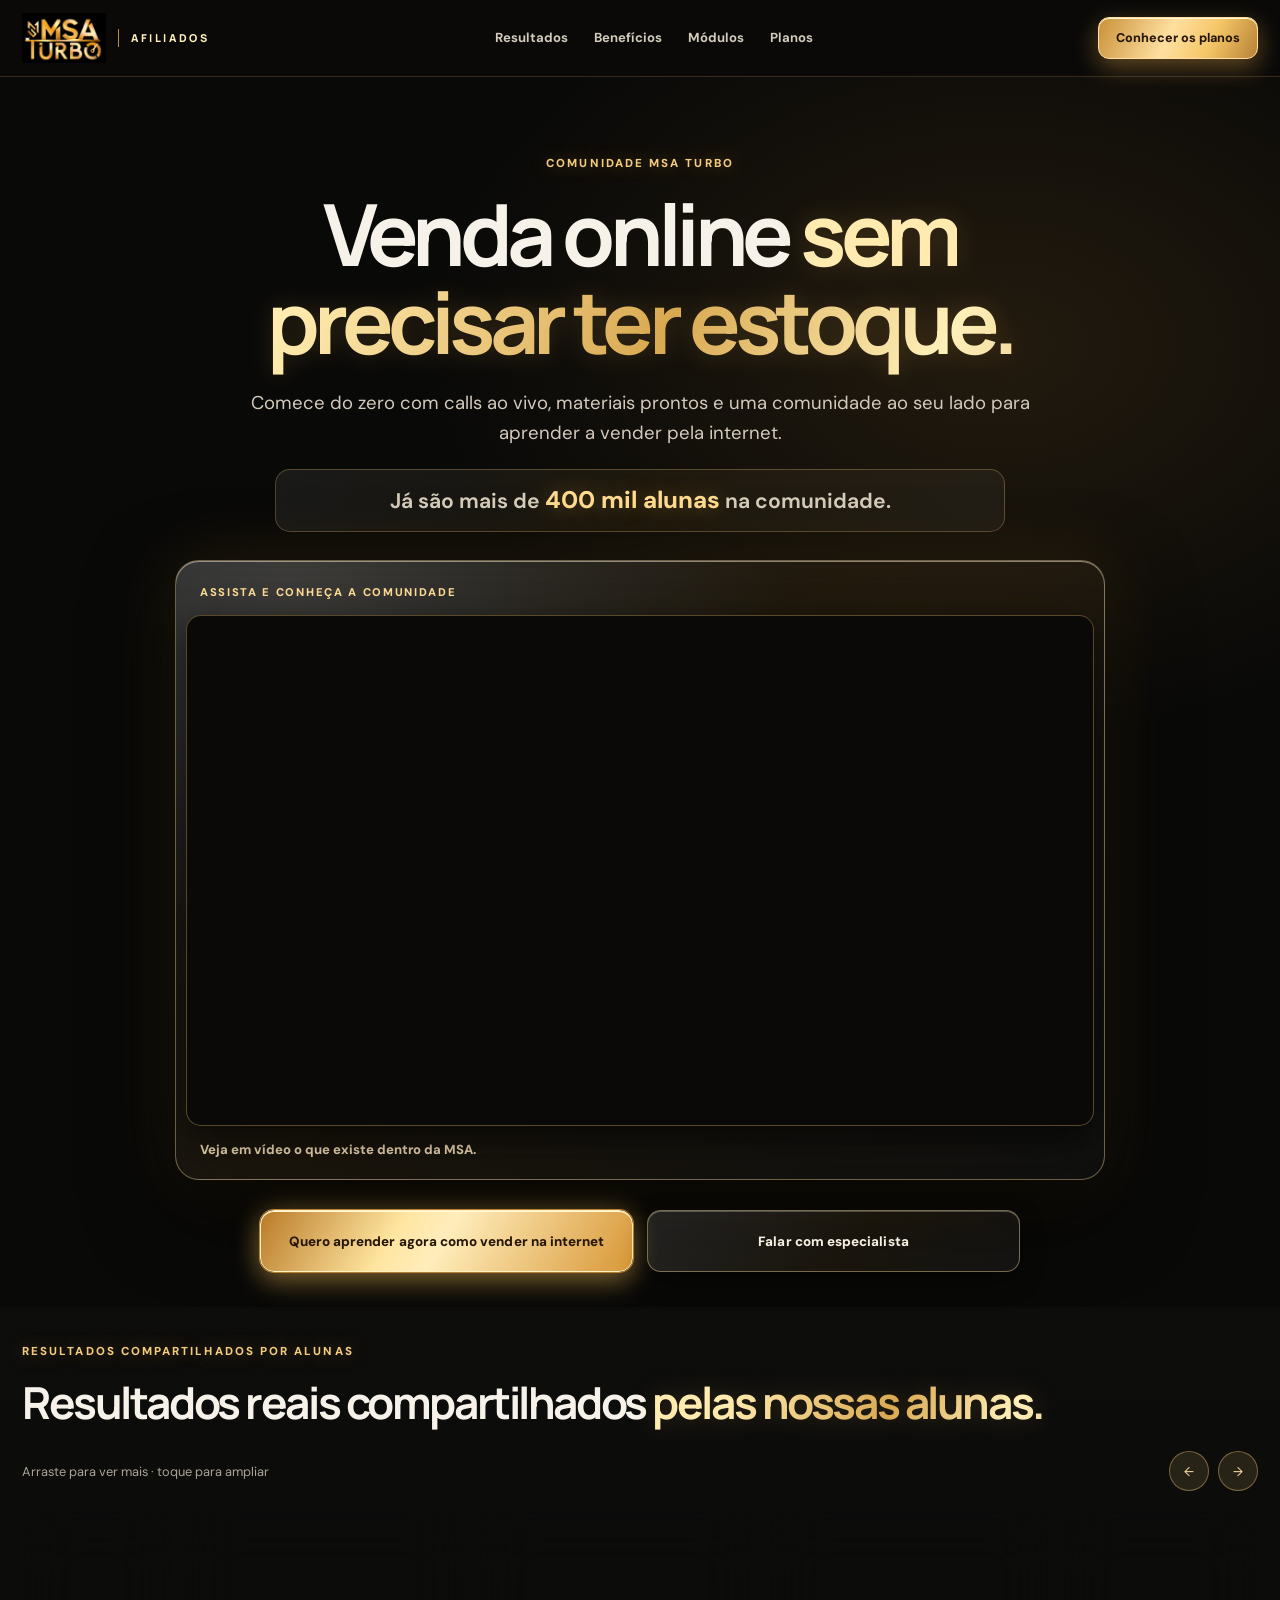
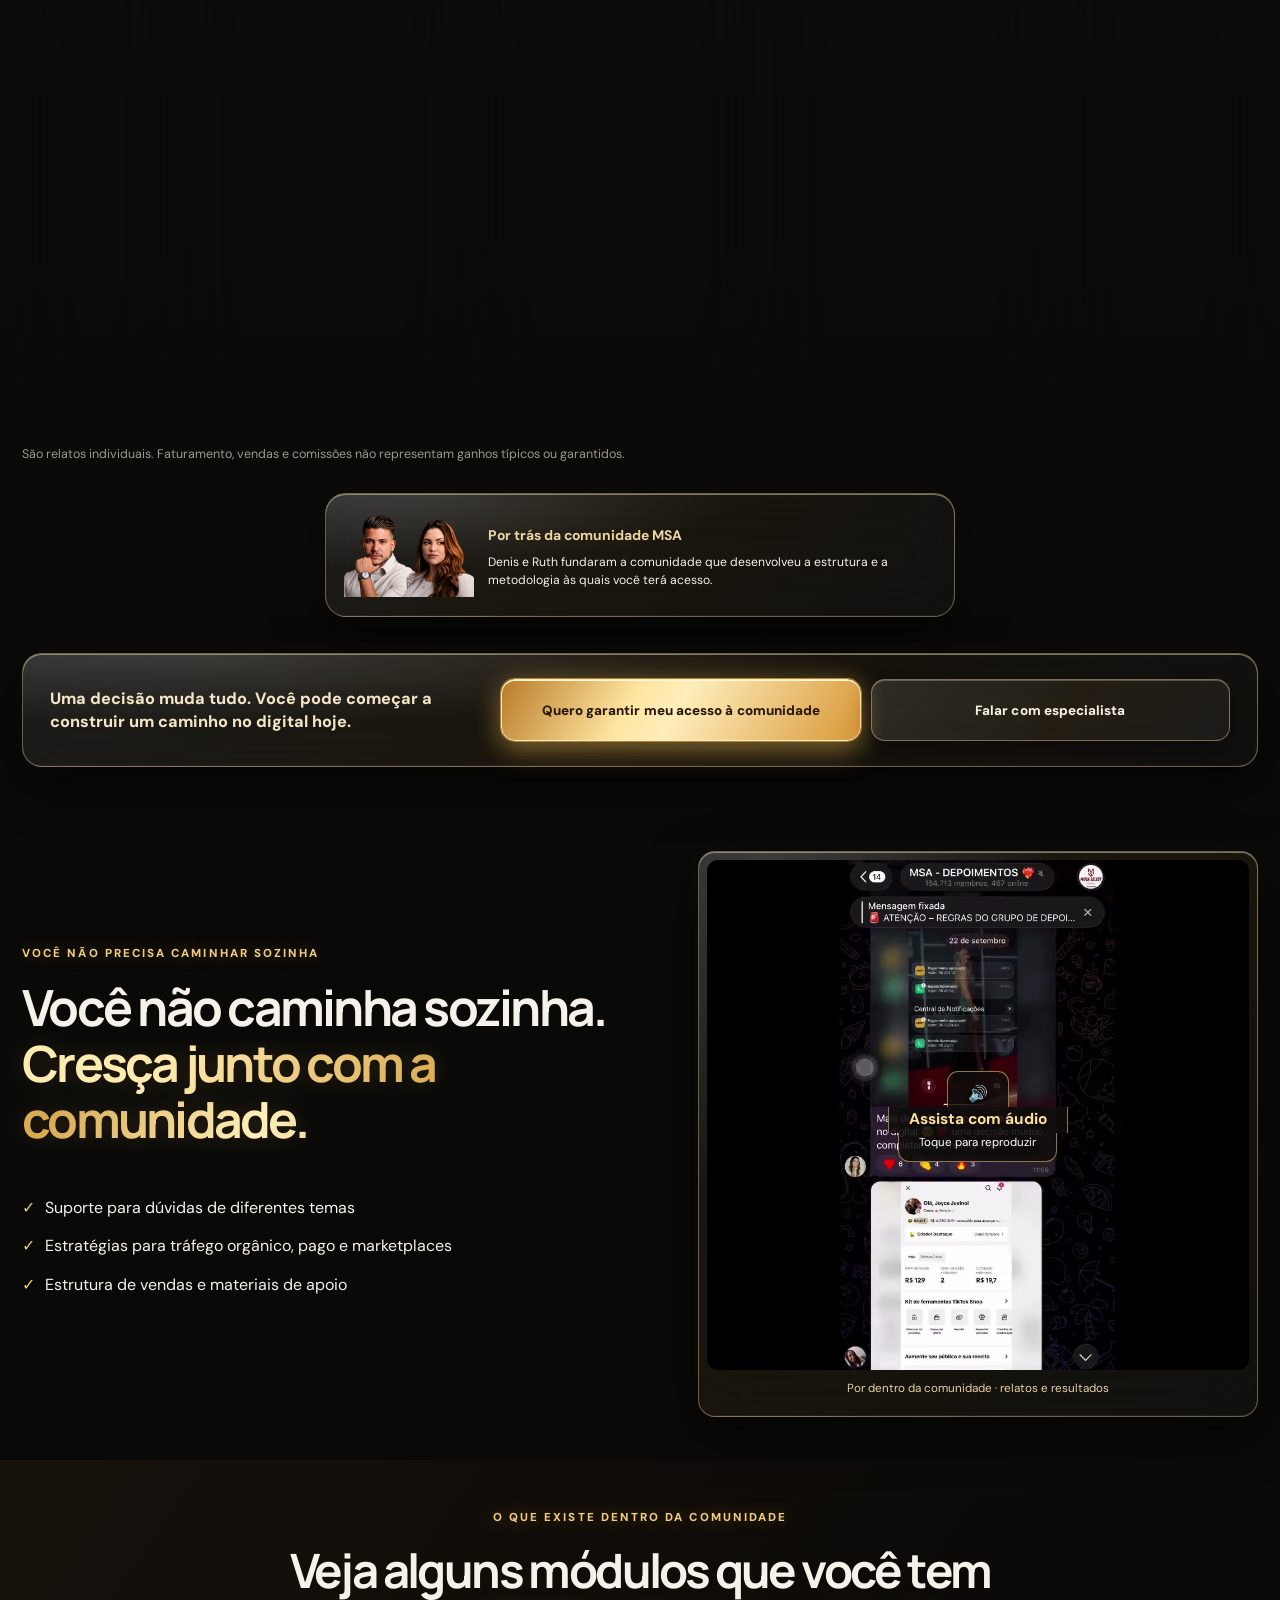
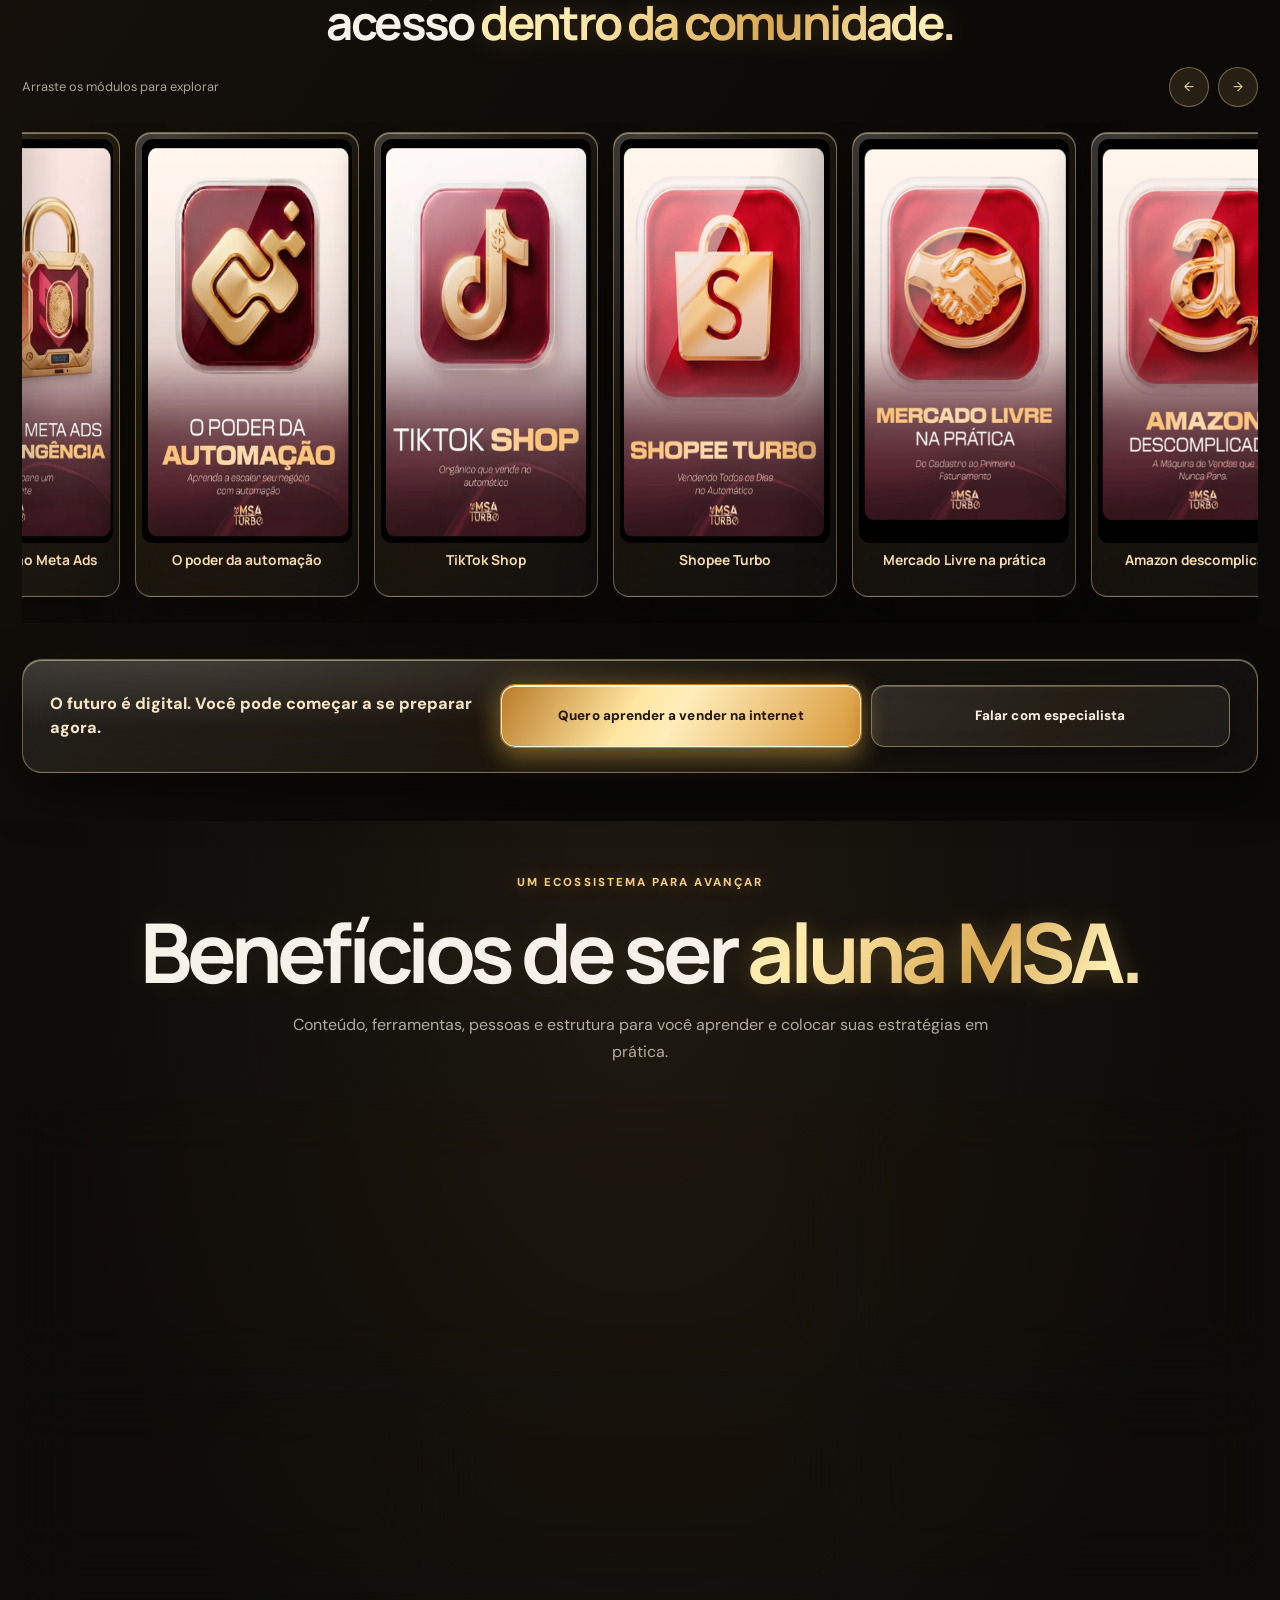
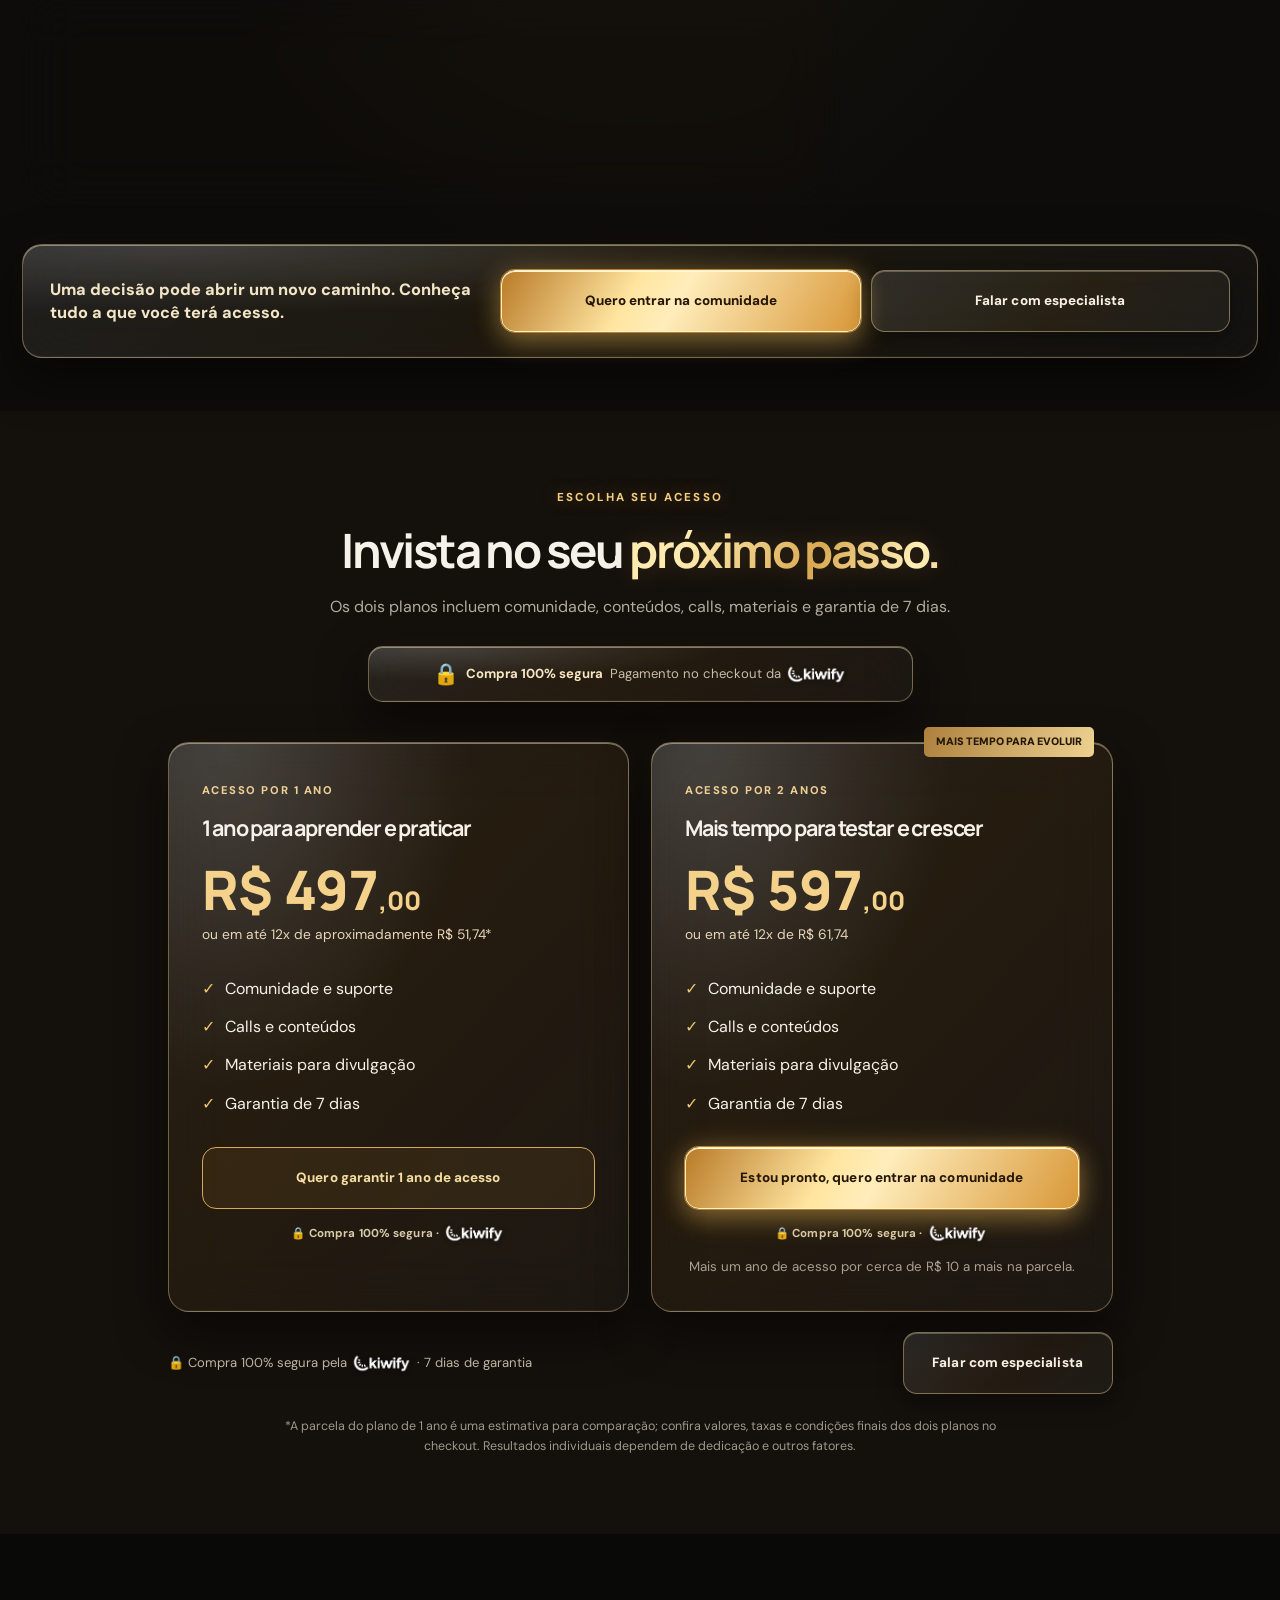
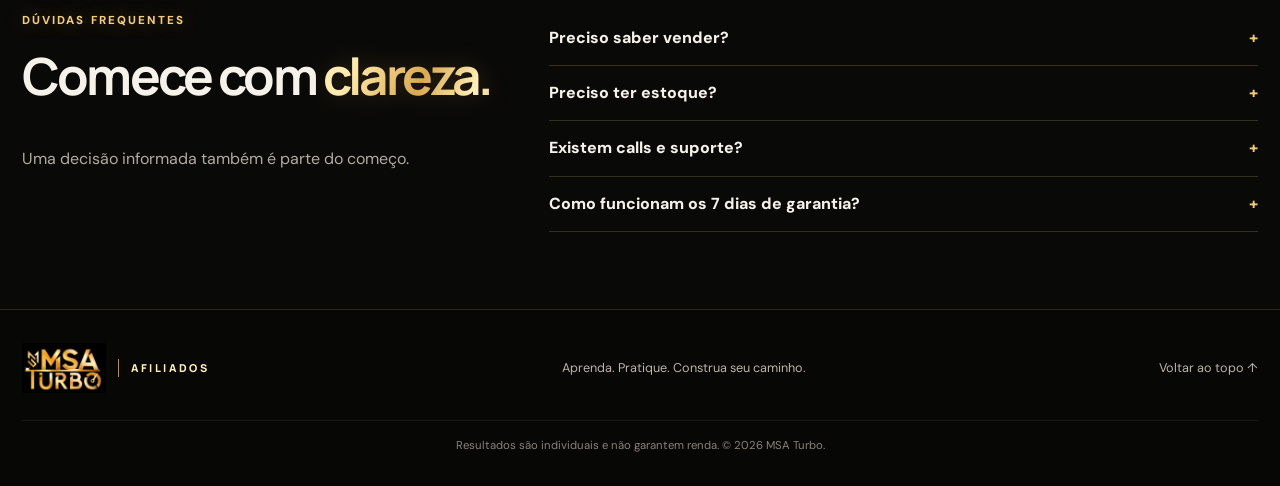
==== index.html @ 4b282e6c "final" ====
<!doctype html>
<html lang="pt-BR"><head>
<meta charset="utf-8"><meta name="viewport" content="width=device-width,initial-scale=1"><meta name="theme-color" content="#090909">
<title>MSA Turbo | Aprenda a vender online sem estoque</title><meta name="description" content="Aprenda a vender online sem estoque com calls ao vivo, estrutura, materiais e suporte da comunidade MSA Turbo. Conheça os planos e a garantia de 7 dias.">
<link rel="icon" href="favicon.png" type="image/png"><link rel="apple-touch-icon" href="favicon.png">
<!-- Meta Pixel: visualização da página; cliques são registrados em script.js. -->
<script>
!function(f,b,e,v,n,t,s){if(f.fbq)return;n=f.fbq=function(){n.callMethod?
n.callMethod.apply(n,arguments):n.queue.push(arguments)};if(!f._fbq)f._fbq=n;
n.push=n;n.loaded=!0;n.version='2.0';n.queue=[];t=b.createElement(e);t.async=!0;
t.src=v;s=b.getElementsByTagName(e)[0];s.parentNode.insertBefore(t,s)}
(window,document,'script','https://connect.facebook.net/en_US/fbevents.js');
fbq('init','1089549670242762');
fbq('track','PageView');
</script>
<link rel="preconnect" href="https://fonts.googleapis.com"><link rel="preconnect" href="https://fonts.gstatic.com" crossorigin>
<link href="https://fonts.googleapis.com/css2?family=DM+Sans:wght@400;500;600;700;800&family=Manrope:wght@500;600;700;800&display=swap" rel="stylesheet">
<link rel="stylesheet" href="styles.css?v=18"><script src="config.js" defer></script><script src="script.js?v=18" defer></script>
</head><body id="inicio"><noscript><img height="1" width="1" style="display:none" src="https://www.facebook.com/tr?id=1089549670242762&amp;ev=PageView&amp;noscript=1" alt=""></noscript><a class="skip" href="#conteudo">Pular para o conteúdo</a>
<header class="header"><div class="container header-inner"><a class="brand" href="#inicio" aria-label="MSA Turbo Afiliados, voltar ao início"><img src="logo-msa-turbo.png" alt="MSA Turbo"><span>AFILIADOS</span></a><nav aria-label="Navegação principal"><a href="#resultados">Resultados</a><a href="#beneficios">Benefícios</a><a href="#modulos">Módulos</a><a href="#planos">Planos</a></nav><a class="header-cta" href="#planos">Conhecer os planos</a></div></header>
<main id="conteudo">
<section class="hero container"><div class="hero-copy"><p class="eyebrow">COMUNIDADE MSA TURBO</p><h1>Venda online <em>sem precisar ter estoque.</em></h1><p class="lead">Comece do zero com calls ao vivo, materiais prontos e uma comunidade ao seu lado para aprender a vender pela internet.</p><p class="hero-about">Já são mais de <strong>400 mil alunas</strong> na comunidade.</p></div><div class="hero-visual glass"><span class="hero-label">ASSISTA E CONHEÇA A COMUNIDADE</span><div class="hero-youtube"><iframe src="https://www.youtube-nocookie.com/embed/eA6jQ9mt9m0?rel=0" title="Vídeo de apresentação da comunidade MSA" loading="lazy" allow="accelerometer; autoplay; clipboard-write; encrypted-media; gyroscope; picture-in-picture; web-share" referrerpolicy="strict-origin-when-cross-origin" allowfullscreen></iframe></div><div class="hero-caption">Veja em vídeo o que existe dentro da MSA.</div></div><div class="hero-cta cta-actions"><a class="button button-gold" href="#planos">Quero aprender agora como vender na internet</a><a class="button button-whatsapp" data-whatsapp href="#">Falar com especialista</a></div></section>
<section class="results section" id="resultados"><div class="container"><div class="section-heading"><p class="eyebrow">RESULTADOS COMPARTILHADOS POR ALUNAS</p><h2>Resultados reais compartilhados <em>pelas nossas alunas.</em></h2></div><div class="carousel-bar"><span>Arraste para ver mais · toque para ampliar</span><div><button type="button" data-slide="proof-carousel" data-direction="-1" aria-label="Resultado anterior">←</button><button type="button" data-slide="proof-carousel" data-direction="1" aria-label="Próximo resultado">→</button></div></div><div class="proof-carousel drag-scroll" id="proof-carousel" aria-label="Carrossel de resultados e depoimentos"><button class="proof-card glass" type="button" data-image="relato-familia.jpeg" data-alt="Tempo perto da família. Registro enviado por aluna da comunidade"><img src="relato-familia.jpeg" alt="Tempo perto da família" loading="lazy"><span>Tempo perto da família <b aria-hidden="true">↗</b></span></button>
<button class="proof-card glass" type="button" data-image="relato-primeiro-mes.jpeg" data-alt="O primeiro mês. Registro enviado por aluna da comunidade"><img src="relato-primeiro-mes.jpeg" alt="O primeiro mês" loading="lazy"><span>O primeiro mês <b aria-hidden="true">↗</b></span></button>
<button class="proof-card glass" type="button" data-image="primeira-venda.jpeg" data-alt="Primeira venda. Registro enviado por aluna da comunidade"><img src="primeira-venda.jpeg" alt="Primeira venda" loading="lazy"><span>Primeira venda <b aria-hidden="true">↗</b></span></button>
<button class="proof-card glass" type="button" data-image="relato-inicio.jpeg" data-alt="Começando do zero. Registro enviado por aluna da comunidade"><img src="relato-inicio.jpeg" alt="Começando do zero" loading="lazy"><span>Começando do zero <b aria-hidden="true">↗</b></span></button>
<button class="proof-card glass" type="button" data-image="vendas-aluno.jpeg" data-alt="Vendas compartilhadas. Registro enviado por aluna da comunidade"><img src="vendas-aluno.jpeg" alt="Vendas compartilhadas" loading="lazy"><span>Vendas compartilhadas <b aria-hidden="true">↗</b></span></button>
<button class="proof-card glass" type="button" data-image="resultado-2142.png" data-alt="Relato de aluna 1. Registro enviado por aluna da comunidade"><img src="resultado-2142.png" alt="Relato de aluna 1" loading="lazy"><span>Relato de aluna 1 <b aria-hidden="true">↗</b></span></button>
<button class="proof-card glass" type="button" data-image="resultado-2143.png" data-alt="Relato de aluna 2. Registro enviado por aluna da comunidade"><img src="resultado-2143.png" alt="Relato de aluna 2" loading="lazy"><span>Relato de aluna 2 <b aria-hidden="true">↗</b></span></button>
<button class="proof-card glass" type="button" data-image="resultado-2144.png" data-alt="Relato de aluna 3. Registro enviado por aluna da comunidade"><img src="resultado-2144.png" alt="Relato de aluna 3" loading="lazy"><span>Relato de aluna 3 <b aria-hidden="true">↗</b></span></button>
<button class="proof-card glass" type="button" data-image="resultado-2145.png" data-alt="Relato de aluna 4. Registro enviado por aluna da comunidade"><img src="resultado-2145.png" alt="Relato de aluna 4" loading="lazy"><span>Relato de aluna 4 <b aria-hidden="true">↗</b></span></button>
<button class="proof-card glass" type="button" data-image="resultado-2146.png" data-alt="Relato de aluna 5. Registro enviado por aluna da comunidade"><img src="resultado-2146.png" alt="Relato de aluna 5" loading="lazy"><span>Relato de aluna 5 <b aria-hidden="true">↗</b></span></button>
<button class="proof-card glass" type="button" data-image="resultado-2147.png" data-alt="Relato de aluna 6. Registro enviado por aluna da comunidade"><img src="resultado-2147.png" alt="Relato de aluna 6" loading="lazy"><span>Relato de aluna 6 <b aria-hidden="true">↗</b></span></button>
<button class="proof-card glass" type="button" data-image="resultado-2148.png" data-alt="Relato de aluna 7. Registro enviado por aluna da comunidade"><img src="resultado-2148.png" alt="Relato de aluna 7" loading="lazy"><span>Relato de aluna 7 <b aria-hidden="true">↗</b></span></button>
<button class="proof-card glass" type="button" data-image="resultado-2149.png" data-alt="Relato de aluna 8. Registro enviado por aluna da comunidade"><img src="resultado-2149.png" alt="Relato de aluna 8" loading="lazy"><span>Relato de aluna 8 <b aria-hidden="true">↗</b></span></button>
<button class="proof-card glass" type="button" data-image="resultado-2150.png" data-alt="Relato de aluna 9. Registro enviado por aluna da comunidade"><img src="resultado-2150.png" alt="Relato de aluna 9" loading="lazy"><span>Relato de aluna 9 <b aria-hidden="true">↗</b></span></button>
<button class="proof-card glass" type="button" data-image="resultado-2151.png" data-alt="Relato de aluna 10. Registro enviado por aluna da comunidade"><img src="resultado-2151.png" alt="Relato de aluna 10" loading="lazy"><span>Relato de aluna 10 <b aria-hidden="true">↗</b></span></button>
<button class="proof-card glass" type="button" data-image="resultado-2152.png" data-alt="Relato de aluna 11. Registro enviado por aluna da comunidade"><img src="resultado-2152.png" alt="Relato de aluna 11" loading="lazy"><span>Relato de aluna 11 <b aria-hidden="true">↗</b></span></button>
<button class="proof-card glass" type="button" data-image="resultado-2153.png" data-alt="Relato de aluna 12. Registro enviado por aluna da comunidade"><img src="resultado-2153.png" alt="Relato de aluna 12" loading="lazy"><span>Relato de aluna 12 <b aria-hidden="true">↗</b></span></button>
<button class="proof-card glass" type="button" data-slice-source="depoimentos-msa-1.png" data-slice-index="0" data-alt="Depoimento individual compartilhado por aluna da comunidade"><span class="proof-slice" role="img" aria-label="Depoimento individual compartilhado por aluna da comunidade" style="--slice:url('depoimentos-msa-1.png');--slice-position:0%"></span><span>Relato de aluna <b aria-hidden="true">↗</b></span></button>
<button class="proof-card glass" type="button" data-slice-source="depoimentos-msa-1.png" data-slice-index="1" data-alt="Depoimento individual compartilhado por aluna da comunidade"><span class="proof-slice" role="img" aria-label="Depoimento individual compartilhado por aluna da comunidade" style="--slice:url('depoimentos-msa-1.png');--slice-position:50%"></span><span>Relato de aluna <b aria-hidden="true">↗</b></span></button>
<button class="proof-card glass" type="button" data-slice-source="depoimentos-msa-1.png" data-slice-index="2" data-alt="Depoimento individual compartilhado por aluna da comunidade"><span class="proof-slice" role="img" aria-label="Depoimento individual compartilhado por aluna da comunidade" style="--slice:url('depoimentos-msa-1.png');--slice-position:100%"></span><span>Relato de aluna <b aria-hidden="true">↗</b></span></button>
<button class="proof-card glass" type="button" data-slice-source="depoimentos-msa-2.png" data-slice-index="0" data-alt="Depoimento individual compartilhado por aluna da comunidade"><span class="proof-slice" role="img" aria-label="Depoimento individual compartilhado por aluna da comunidade" style="--slice:url('depoimentos-msa-2.png');--slice-position:0%"></span><span>Relato de aluna <b aria-hidden="true">↗</b></span></button>
<button class="proof-card glass" type="button" data-slice-source="depoimentos-msa-2.png" data-slice-index="1" data-alt="Depoimento individual compartilhado por aluna da comunidade"><span class="proof-slice" role="img" aria-label="Depoimento individual compartilhado por aluna da comunidade" style="--slice:url('depoimentos-msa-2.png');--slice-position:50%"></span><span>Relato de aluna <b aria-hidden="true">↗</b></span></button>
<button class="proof-card glass" type="button" data-slice-source="depoimentos-msa-2.png" data-slice-index="2" data-alt="Depoimento individual compartilhado por aluna da comunidade"><span class="proof-slice" role="img" aria-label="Depoimento individual compartilhado por aluna da comunidade" style="--slice:url('depoimentos-msa-2.png');--slice-position:100%"></span><span>Relato de aluna <b aria-hidden="true">↗</b></span></button>
<button class="proof-card glass" type="button" data-slice-source="depoimentos-msa-3.png" data-slice-index="0" data-alt="Depoimento individual compartilhado por aluna da comunidade"><span class="proof-slice" role="img" aria-label="Depoimento individual compartilhado por aluna da comunidade" style="--slice:url('depoimentos-msa-3.png');--slice-position:0%"></span><span>Relato de aluna <b aria-hidden="true">↗</b></span></button>
<button class="proof-card glass" type="button" data-slice-source="depoimentos-msa-3.png" data-slice-index="1" data-alt="Depoimento individual compartilhado por aluna da comunidade"><span class="proof-slice" role="img" aria-label="Depoimento individual compartilhado por aluna da comunidade" style="--slice:url('depoimentos-msa-3.png');--slice-position:50%"></span><span>Relato de aluna <b aria-hidden="true">↗</b></span></button>
<button class="proof-card glass" type="button" data-slice-source="depoimentos-msa-3.png" data-slice-index="2" data-alt="Depoimento individual compartilhado por aluna da comunidade"><span class="proof-slice" role="img" aria-label="Depoimento individual compartilhado por aluna da comunidade" style="--slice:url('depoimentos-msa-3.png');--slice-position:100%"></span><span>Relato de aluna <b aria-hidden="true">↗</b></span></button></div><p class="fine-print">São relatos individuais. Faturamento, vendas e comissões não representam ganhos típicos ou garantidos.</p><div class="founder-note glass"><img src="denis-ruth.png" alt="Denis e Ruth, fundadores da comunidade MSA" loading="lazy"><div><strong>Por trás da comunidade MSA</strong><p>Denis e Ruth fundaram a comunidade que desenvolveu a estrutura e a metodologia às quais você terá acesso.</p></div></div><div class="cta-panel glass"><p>Uma decisão muda tudo. Você pode começar a construir um caminho no digital hoje.</p><div class="cta-actions"><a class="button button-gold" href="#planos">Quero garantir meu acesso à comunidade</a><a class="button button-whatsapp" href="#" data-whatsapp>Falar com especialista</a></div></div></div></section>
<section class="section community" id="comunidade"><div class="container community-grid"><div class="community-copy"><p class="eyebrow">VOCÊ NÃO PRECISA CAMINHAR SOZINHA</p><h2>Você não caminha sozinha. <em>Cresça junto com a comunidade.</em></h2><ul class="checks"><li>Suporte para dúvidas de diferentes temas</li><li>Estratégias para tráfego orgânico, pago e marketplaces</li><li>Estrutura de vendas e materiais de apoio</li></ul></div><div class="video-wrap glass"><video id="main-video" playsinline preload="metadata" poster="capa-resultados.jpg" aria-label="Resultados compartilhados pela comunidade MSA"><source src="resultados-comunidade.mp4" type="video/mp4">Seu navegador não suporta vídeo.</video><button class="audio-start" type="button" aria-label="Reproduzir vídeo com áudio"><span aria-hidden="true">🔊</span><strong>Assista com áudio</strong><small>Toque para reproduzir</small></button><div class="video-caption">Por dentro da comunidade · relatos e resultados</div></div></div></section>
<section class="section method" id="modulos"><div class="container"><div class="section-heading center"><p class="eyebrow">O QUE EXISTE DENTRO DA COMUNIDADE</p><h2>Veja alguns módulos que você tem acesso <em>dentro da comunidade.</em></h2></div><div class="module-carousel-wrap" id="module-carousel" style="display:block"><div class="carousel-bar"><span>Arraste os módulos para explorar</span><div><button type="button" data-slide="module-track" data-direction="-1" aria-label="Módulos anteriores">←</button><button type="button" data-slide="module-track" data-direction="1" aria-label="Próximos módulos">→</button></div></div><div class="module-track drag-scroll" id="module-track"><article class="module-card glass"><div class="module-art" role="img" aria-label="Módulo Contingência no Meta Ads" style="--strip:url('modulos-vendas.png');--size:400%;--position:0.000%"></div><h3>Contingência no Meta Ads</h3></article>
<article class="module-card glass"><div class="module-art" role="img" aria-label="Módulo O poder da automação" style="--strip:url('modulos-vendas.png');--size:400%;--position:33.333%"></div><h3>O poder da automação</h3></article>
<article class="module-card glass"><div class="module-art" role="img" aria-label="Módulo TikTok Shop" style="--strip:url('modulos-vendas.png');--size:400%;--position:66.667%"></div><h3>TikTok Shop</h3></article>
<article class="module-card glass"><div class="module-art" role="img" aria-label="Módulo Shopee Turbo" style="--strip:url('modulos-vendas.png');--size:400%;--position:100.000%"></div><h3>Shopee Turbo</h3></article>
<article class="module-card glass"><div class="module-art" role="img" aria-label="Módulo Mercado Livre na prática" style="--strip:url('modulos-marketplaces.png');--size:300%;--position:0.000%"></div><h3>Mercado Livre na prática</h3></article>
<article class="module-card glass"><div class="module-art" role="img" aria-label="Módulo Amazon descomplicada" style="--strip:url('modulos-marketplaces.png');--size:300%;--position:50.000%"></div><h3>Amazon descomplicada</h3></article>
<article class="module-card glass"><div class="module-art" role="img" aria-label="Módulo InstaShop" style="--strip:url('modulos-marketplaces.png');--size:300%;--position:100.000%"></div><h3>InstaShop</h3></article>
<article class="module-card glass"><div class="module-art" role="img" aria-label="Módulo Tráfego para confeitaria" style="--strip:url('modulos-trafego.png');--size:400%;--position:0.000%"></div><h3>Tráfego para confeitaria</h3></article>
<article class="module-card glass"><div class="module-art" role="img" aria-label="Módulo Tráfego para restaurantes" style="--strip:url('modulos-trafego.png');--size:400%;--position:33.333%"></div><h3>Tráfego para restaurantes</h3></article>
<article class="module-card glass"><div class="module-art" role="img" aria-label="Módulo Tráfego para lojas de roupas" style="--strip:url('modulos-trafego.png');--size:400%;--position:66.667%"></div><h3>Tráfego para lojas de roupas</h3></article>
<article class="module-card glass"><div class="module-art" role="img" aria-label="Módulo Tráfego para médicos" style="--strip:url('modulos-trafego.png');--size:400%;--position:100.000%"></div><h3>Tráfego para médicos</h3></article>
<article class="module-card glass"><div class="module-art" role="img" aria-label="Módulo Tráfego para advogados" style="--strip:url('modulos-profissoes.png');--size:400%;--position:0.000%"></div><h3>Tráfego para advogados</h3></article>
<article class="module-card glass"><div class="module-art" role="img" aria-label="Módulo Tráfego para corretores de imóveis" style="--strip:url('modulos-profissoes.png');--size:400%;--position:33.333%"></div><h3>Tráfego para corretores de imóveis</h3></article>
<article class="module-card glass"><div class="module-art" role="img" aria-label="Módulo Tráfego para clínicas de estética" style="--strip:url('modulos-profissoes.png');--size:400%;--position:66.667%"></div><h3>Tráfego para clínicas de estética</h3></article>
<article class="module-card glass"><div class="module-art" role="img" aria-label="Módulo Tráfego para arquitetos" style="--strip:url('modulos-profissoes.png');--size:400%;--position:100.000%"></div><h3>Tráfego para arquitetos</h3></article>
<article class="module-card glass"><div class="module-art" role="img" aria-label="Módulo Neuromarketing das vendas" style="--strip:url('modulos-estrutura.png');--size:400%;--position:0.000%"></div><h3>Neuromarketing das vendas</h3></article>
<article class="module-card glass"><div class="module-art" role="img" aria-label="Módulo Produtos físicos validados" style="--strip:url('modulos-estrutura.png');--size:400%;--position:33.333%"></div><h3>Produtos físicos validados</h3></article>
<article class="module-card glass"><div class="module-art" role="img" aria-label="Módulo Tráfego com Turbinar" style="--strip:url('modulos-estrutura.png');--size:400%;--position:66.667%"></div><h3>Tráfego com Turbinar</h3></article>
<article class="module-card glass"><div class="module-art" role="img" aria-label="Módulo Meta Ads" style="--strip:url('modulos-estrutura.png');--size:400%;--position:100.000%"></div><h3>Meta Ads</h3></article>
<article class="module-card glass"><div class="module-art" role="img" aria-label="Módulo Meta Ads fora do Brasil" style="--strip:url('modulos-expansao.png');--size:300%;--position:0.000%"></div><h3>Meta Ads fora do Brasil</h3></article>
<article class="module-card glass"><div class="module-art" role="img" aria-label="Módulo Campanha pelo celular" style="--strip:url('modulos-expansao.png');--size:300%;--position:50.000%"></div><h3>Campanha pelo celular</h3></article>
<article class="module-card glass"><div class="module-art" role="img" aria-label="Módulo Venda orgânica" style="--strip:url('modulos-expansao.png');--size:300%;--position:100.000%"></div><h3>Venda orgânica</h3></article>
<article class="module-card glass"><div class="module-art" role="img" aria-label="Módulo Como se tornar mentora" style="--strip:url('modulos-estrutura-extra.png');--size:500%;--position:0.000%"></div><h3>Como se tornar mentora</h3></article>
<article class="module-card glass"><div class="module-art" role="img" aria-label="Módulo Renda extra" style="--strip:url('modulos-estrutura-extra.png');--size:500%;--position:25.000%"></div><h3>Renda extra</h3></article>
<article class="module-card glass"><div class="module-art" role="img" aria-label="Módulo Road Map" style="--strip:url('modulos-estrutura-extra.png');--size:500%;--position:50.000%"></div><h3>Road Map</h3></article>
<article class="module-card glass"><div class="module-art" role="img" aria-label="Módulo Acesso ao suporte" style="--strip:url('modulos-estrutura-extra.png');--size:500%;--position:75.000%"></div><h3>Acesso ao suporte</h3></article>
<article class="module-card glass"><div class="module-art" role="img" aria-label="Módulo Cadastro Hest" style="--strip:url('modulos-estrutura-extra.png');--size:500%;--position:100.000%"></div><h3>Cadastro Hest</h3></article>
<article class="module-card glass"><div class="module-art" role="img" aria-label="Módulo Desafio 5K" style="--strip:url('modulos-bonus.png');--size:500%;--position:0.000%"></div><h3>Desafio 5K</h3></article>
<article class="module-card glass"><div class="module-art" role="img" aria-label="Módulo Segredos da mentoria" style="--strip:url('modulos-bonus.png');--size:500%;--position:25.000%"></div><h3>Segredos da mentoria</h3></article>
<article class="module-card glass"><div class="module-art" role="img" aria-label="Módulo As 7 chaves da riqueza" style="--strip:url('modulos-bonus.png');--size:500%;--position:50.000%"></div><h3>As 7 chaves da riqueza</h3></article>
<article class="module-card glass"><div class="module-art" role="img" aria-label="Módulo Grand Show Gravações" style="--strip:url('modulos-bonus.png');--size:500%;--position:75.000%"></div><h3>Grand Show Gravações</h3></article>
<article class="module-card glass"><div class="module-art" role="img" aria-label="Módulo Desafio 7:07" style="--strip:url('modulos-bonus.png');--size:500%;--position:100.000%"></div><h3>Desafio 7:07</h3></article></div></div><div class="cta-panel glass"><p>O futuro é digital. Você pode começar a se preparar agora.</p><div class="cta-actions"><a class="button button-gold" href="#planos">Quero aprender a vender na internet</a><a class="button button-whatsapp" href="#" data-whatsapp>Falar com especialista</a></div></div></div></section>
<section class="section benefits" id="beneficios"><div class="container"><div class="section-heading center"><p class="eyebrow">UM ECOSSISTEMA PARA AVANÇAR</p><h2>Benefícios de ser <em>aluna MSA.</em></h2><p>Conteúdo, ferramentas, pessoas e estrutura para você aprender e colocar suas estratégias em prática.</p></div><div class="benefits-grid"><article class="benefit-card benefit-feature glass"><span class="benefit-icon" aria-hidden="true">✦</span><p class="eyebrow">ACESSO EXCLUSIVO</p><h3>Mais de <em>20 produtos</em> ocultos, virais e validados.</h3><p>Um catálogo exclusivo da comunidade, com estrutura para vender sem estoque e entregar em todo o Brasil. Você se concentra na divulgação; a comunidade cuida da logística, do envio, do frete e do SAC.</p></article><article class="benefit-card glass"><span class="benefit-icon" aria-hidden="true">◈</span><h3>Ferramentas e automação</h3><p>Apoio para usar ferramentas e automatizar partes do atendimento e da operação.</p></article><article class="benefit-card glass"><span class="benefit-icon" aria-hidden="true">◎</span><h3>Liberdade financeira e geográfica</h3><p>Aprenda estratégias para construir renda e trabalhar de onde estiver. Seus resultados dependem das suas ações, sem promessa de ganho.</p></article><article class="benefit-card glass"><span class="benefit-icon" aria-hidden="true">▦</span><h3>Conteúdo abrangente</h3><p>Estratégias para marketplaces, redes sociais, tráfego orgânico e pago, além de materiais prontos de divulgação.</p></article><article class="benefit-card glass"><span class="benefit-icon" aria-hidden="true">✧</span><h3>Suporte e comunidade</h3><p>Calls ao vivo e um grupo de alunas compartilhando dúvidas, aprendizados e resultados. Um suporte eleito o melhor do Brasil na área.</p></article><article class="benefit-card benefit-rewards glass"><span class="benefit-icon" aria-hidden="true">✷</span><h3>Premiações por conquistas</h3><p>Metas de faturamento podem dar acesso a viagens para Paris (R$ 500 mil), Dubai (R$ 1 milhão) e Grécia (R$ 5 milhões). Há também viagens nacionais e internacionais, cruzeiros e sorteios de produtos, iPhones e computadores em ações da comunidade.</p><small>Premiações sujeitas às regras oficiais, critérios de elegibilidade e disponibilidade. Faturamento não é lucro.</small></article></div><div class="cta-panel glass"><p>Uma decisão pode abrir um novo caminho. Conheça tudo a que você terá acesso.</p><div class="cta-actions"><a class="button button-gold" href="#planos">Quero entrar na comunidade</a><a class="button button-whatsapp" data-whatsapp href="#">Falar com especialista</a></div></div></div></section><section class="section pricing" id="planos"><div class="container"><div class="section-heading center"><p class="eyebrow">ESCOLHA SEU ACESSO</p><h2>Invista no seu <em>próximo passo.</em></h2><p>Os dois planos incluem comunidade, conteúdos, calls, materiais e garantia de 7 dias.</p></div><div class="secure-purchase glass"><span class="secure-lock" aria-hidden="true">🔒</span><strong>Compra 100% segura</strong><span>Pagamento no checkout da <img src="logo-kiwify.png" alt="Kiwify" class="kiwify-logo" width="62" height="22" style="display:inline-block;width:62px;height:22px;max-width:62px;object-fit:contain;vertical-align:middle"></span></div><div class="plans"><article class="plan glass"><span class="plan-eyebrow">ACESSO POR 1 ANO</span><h3>1 ano para aprender e praticar</h3><div class="price">R$ 497<span>,00</span></div><p class="installments">ou em até 12x de aproximadamente R$ 51,74*</p><ul class="checks"><li>Comunidade e suporte</li><li>Calls e conteúdos</li><li>Materiais para divulgação</li><li>Garantia de 7 dias</li></ul><a class="button button-outline" data-checkout="oneYear" href="#">Quero garantir 1 ano de acesso</a><span class="plan-security">🔒 Compra 100% segura · <img src="logo-kiwify.png" alt="Kiwify" class="kiwify-logo" width="62" height="22" style="display:inline-block;width:62px;height:22px;max-width:62px;object-fit:contain;vertical-align:middle"></span></article><article class="plan plan-feature glass"><div class="plan-badge">MAIS TEMPO PARA EVOLUIR</div><span class="plan-eyebrow">ACESSO POR 2 ANOS</span><h3>Mais tempo para testar e crescer</h3><div class="price">R$ 597<span>,00</span></div><p class="installments">ou em até 12x de R$ 61,74</p><ul class="checks"><li>Comunidade e suporte</li><li>Calls e conteúdos</li><li>Materiais para divulgação</li><li>Garantia de 7 dias</li></ul><a class="button button-gold" data-checkout="twoYears" href="#">Estou pronto, quero entrar na comunidade</a><span class="plan-security">🔒 Compra 100% segura · <img src="logo-kiwify.png" alt="Kiwify" class="kiwify-logo" width="62" height="22" style="display:inline-block;width:62px;height:22px;max-width:62px;object-fit:contain;vertical-align:middle"></span><small>Mais um ano de acesso por cerca de R$ 10 a mais na parcela.</small></article></div><div class="pricing-after"><span>🔒 Compra 100% segura pela <img src="logo-kiwify.png" alt="Kiwify" class="kiwify-logo" width="62" height="22" style="display:inline-block;width:62px;height:22px;max-width:62px;object-fit:contain;vertical-align:middle"> · 7 dias de garantia</span><a class="button button-whatsapp" data-whatsapp href="#">Falar com especialista</a></div><p class="fine-print center-text">*A parcela do plano de 1 ano é uma estimativa para comparação; confira valores, taxas e condições finais dos dois planos no checkout. Resultados individuais dependem de dedicação e outros fatores.</p></div></section>
<section class="section faq" id="duvidas"><div class="container faq-grid"><div><p class="eyebrow">DÚVIDAS FREQUENTES</p><h2>Comece com <em>clareza.</em></h2><p>Uma decisão informada também é parte do começo.</p></div><div class="faq-list"><details><summary>Preciso saber vender?</summary><p>Não. O conteúdo foi pensado para quem começa do zero. Você precisará estudar, praticar e ajustar suas ações.</p></details><details><summary>Preciso ter estoque?</summary><p>Não. É possível aprender a divulgar e vender sem armazenar produtos. A pronta entrega é opcional.</p></details><details><summary>Existem calls e suporte?</summary><p>Sim. A comunidade oferece calls ao vivo e canais de apoio; temas e horários da programação podem variar.</p></details><details><summary>Como funcionam os 7 dias de garantia?</summary><p>Você pode solicitar o reembolso integral em até 7 dias após a compra, conforme as condições da Kiwify.</p></details></div></div></section>
</main><footer class="footer"><div class="container footer-inner"><a class="brand" href="#inicio"><img src="logo-msa-turbo.png" alt="MSA Turbo"><span>AFILIADOS</span></a><span>Aprenda. Pratique. Construa seu caminho.</span><a href="#inicio">Voltar ao topo ↑</a></div><div class="container footer-bottom">Resultados são individuais e não garantem renda. © <span id="year"></span> MSA Turbo.</div></footer>
<dialog class="lightbox" id="lightbox" aria-label="Imagem ampliada"><button class="lightbox-close" type="button" aria-label="Fechar imagem">×</button><img alt=""><div class="slice-expanded" role="img" hidden></div></dialog>
<dialog class="exit-popup" id="exit-popup" aria-labelledby="exit-title"><button class="popup-close" type="button" aria-label="Fechar">×</button><div class="popup-badge">7 DIAS DE GARANTIA</div><h2 id="exit-title">Até quando você vai deixar <em>essa oportunidade passar?</em></h2><p>Por quanto tempo mais você vai ignorar as oportunidades que aparecem à sua frente? Esta pode ser a chance de mudar o rumo da sua vida. Dê o primeiro passo agora.</p><p class="popup-guarantee">Conheça a comunidade por 7 dias. Se não fizer sentido para você, solicite o reembolso dentro desse prazo.</p><a class="button button-gold popup-cta" href="#planos">Conhecer meus planos</a><button class="popup-later" type="button">Continuar navegando</button></dialog>
<div class="toast" id="toast" role="status" aria-live="polite"></div>
</body></html>
---- styles.css ----
:root{--bg:#080807;--ink:#f6f2e9;--muted:#b2ab9e;--gold:#e7bc68;--gold-bright:#ffe6a0;--line:#ffffff20;--width:1180px}
*{box-sizing:border-box}html{scroll-behavior:smooth}body{margin:0;color:var(--ink);background:radial-gradient(ellipse 900px 600px at 80% 2%,#5b3e1a29,transparent),radial-gradient(ellipse 600px 540px at 12% 48%,#684b2220,transparent),var(--bg);font:16px/1.65 'DM Sans',Arial,sans-serif;overflow-x:hidden}a{color:inherit;text-decoration:none}button{font:inherit;cursor:pointer}img,video{display:block;max-width:100%}h1,h2,h3,p{margin-top:0}h1,h2,h3{font-family:Manrope,Arial,sans-serif;letter-spacing:-.055em;line-height:1.12}h1{font-size:clamp(3rem,5.4vw,5.85rem)}h2{font-size:clamp(2.35rem,4vw,4.5rem)}h3{font-size:1.35rem}em{font-style:normal;color:var(--gold-bright);background:linear-gradient(115deg,#ffebaf 12%,#d9a951 35%,#fff0b9 52%,#bd853a 76%,#ffe6a0);background-size:180% auto;background-clip:text;-webkit-background-clip:text;-webkit-text-fill-color:transparent;filter:drop-shadow(0 0 12px #d8a34535)}.container{width:min(var(--width),calc(100% - 44px));margin-inline:auto}.section{padding-block:90px;scroll-margin-top:85px}.glass{background:linear-gradient(135deg,#ffffff0d,#dcb66b0d 50%,#ffffff08);border:1px solid #d8b4783d;box-shadow:inset 0 1px #ffffff24,0 18px 65px #0005;backdrop-filter:blur(14px);-webkit-backdrop-filter:blur(14px)}.eyebrow{font-size:.72rem;font-weight:800;letter-spacing:.18em;color:var(--gold);margin-bottom:17px}.lead{font-size:1.1rem;line-height:1.75;color:#d4cabc}.micro,.fine-print{font-size:.78rem;color:#9e978b;line-height:1.6}.skip{position:absolute;left:10px;top:-100px;background:#e9bd6b;color:#130d07;padding:8px 15px;z-index:50}.skip:focus{top:10px}
.header{position:sticky;top:0;z-index:20;background:#0b0a08df;backdrop-filter:blur(20px);border-bottom:1px solid #d8b47835}.header-inner{height:76px;display:flex;align-items:center;justify-content:space-between;gap:20px}.brand{display:flex;align-items:center;gap:12px;font-family:Manrope,sans-serif;font-weight:800;font-size:.68rem;letter-spacing:.24em;color:var(--gold-bright)}.brand img{width:84px;height:56px;object-fit:contain}.brand span{border-left:1px solid #b58b4a;padding-left:12px}.header nav{display:flex;gap:26px;color:#d3cbbb;font-size:.82rem;font-weight:700}.header nav a:hover,.footer a:hover{color:var(--gold-bright)}.header-cta{border:1px solid #cda45c;padding:10px 16px;border-radius:8px;font-size:.79rem;font-weight:800;color:var(--gold-bright)}
.button{min-height:52px;border-radius:10px;padding:12px 21px;display:inline-flex;align-items:center;justify-content:center;text-align:center;font-size:.83rem;font-weight:800;line-height:1.35;transition:transform .2s,box-shadow .2s}.button:hover{transform:translateY(-3px)}.button-gold{color:#201509;background:linear-gradient(110deg,#bd8940,#ffe2a0 47%,#e3ad55);box-shadow:0 8px 25px #d7a34d35}.button-outline{border:1px solid #d5a85a;color:#f5dca2;background:#a77a3320}.button-whatsapp{color:#eee6d8;border:1px solid #ffffff35;background:#ffffff0d}.button-whatsapp:hover{border-color:#e6bf77}.cta-actions{display:flex;gap:10px;flex-wrap:wrap}.cta-panel{border-radius:15px;padding:23px 27px;display:flex;justify-content:space-between;align-items:center;gap:22px;margin-top:36px}.cta-panel>p{font-size:1rem;font-weight:800;line-height:1.4;max-width:360px;margin:0;color:#f3e5c5}.cta-panel .cta-actions{justify-content:flex-end}.cta-panel .button{max-width:290px}.section-heading{max-width:765px;margin-bottom:24px}.section-heading h2{margin-bottom:18px}.section-heading>p:last-child{color:var(--muted);max-width:695px}.center{text-align:center;margin-inline:auto}.center>p:last-child{margin-inline:auto}.center-text{text-align:center}
.hero{padding-block:100px 86px;min-height:625px;display:grid;grid-template-columns:1.08fr .72fr;gap:70px;align-items:center}.hero h1{margin-bottom:25px}.hero .lead{max-width:635px}.hero-tags{display:flex;gap:7px;flex-wrap:wrap;margin:25px 0}.hero-tags span{font-size:.71rem;font-weight:800;color:#f0d9a5;padding:6px 11px;border:1px solid #d2aa653f;border-radius:30px;background:#d6a75816}.hero .micro{margin-top:15px}.hero-visual{border-radius:15px;overflow:hidden;transform:rotate(1deg);padding:9px}.hero-label{display:block;font-size:.67rem;letter-spacing:.11em;font-weight:800;color:var(--gold);padding:10px}.hero-visual img{width:100%;height:370px;object-fit:contain;border-radius:7px;background:#14120f}.hero-caption{font-weight:800;font-size:.81rem;color:#e9d5af;padding:13px}
.results{background:linear-gradient(#ffffff04,#ffffff00)}.carousel-bar{display:flex;align-items:center;justify-content:space-between;gap:12px;margin:5px 0 15px;color:#aba497;font-size:.8rem}.carousel-bar>div{display:flex;gap:9px}.carousel-bar button{background:#d3ae6424;color:#f8dea4;border:1px solid #d7ae6b78;border-radius:50%;width:40px;height:40px}.drag-scroll{display:flex;gap:15px;overflow-x:auto;scroll-snap-type:x mandatory;scrollbar-color:#bc955d #191815;padding:5px 3px 20px;cursor:grab;touch-action:pan-x;user-select:none}.drag-scroll.is-dragging{cursor:grabbing;scroll-snap-type:none}.proof-card{flex:0 0 278px;scroll-snap-align:start;border-radius:12px;overflow:hidden;padding:8px 8px 0;color:#f6ead5;text-align:left;display:flex;flex-direction:column;min-width:0}.proof-card img{width:100%;height:438px;object-fit:contain;object-position:center;background:#14120f;border-radius:6px;pointer-events:none}.proof-card span{display:flex;justify-content:space-between;gap:8px;align-items:center;font-size:.78rem;font-weight:800;padding:12px 6px;min-height:48px}.proof-card b{color:var(--gold);font-size:1.1rem}.results .fine-print{margin-top:12px}
.community-grid{display:grid;grid-template-columns:1fr .75fr;align-items:center;gap:65px}.community-copy>p:not(.eyebrow){color:var(--muted)}.checks{list-style:none;padding:0;margin:20px 0}.checks li{padding:6px 0 6px 23px;position:relative}.checks li:before{content:'✓';position:absolute;left:0;color:#efc773}.video-wrap{position:relative;border-radius:17px;padding:8px;max-width:475px;justify-self:center;width:100%}.video-wrap video{width:100%;height:510px;background:#000;object-fit:contain;border-radius:11px}.video-caption{padding:9px;font-size:.73rem;text-align:center;color:#e8d1a8}.audio-start{position:absolute;inset:8px 8px 44px;border:0;background:transparent;color:#fff;display:flex;flex-direction:column;align-items:center;justify-content:center;text-shadow:0 2px 10px #000}.audio-start span,.audio-start strong,.audio-start small{background:#100d0bda;border-inline:1px solid #d5ac63aa;padding-inline:20px}.audio-start span{border-top:1px solid #d5ac63aa;border-radius:11px 11px 0 0;padding-top:9px}.audio-start strong{font-size:.97rem;color:#ffdf97}.audio-start small{font-size:.72rem;border-bottom:1px solid #d5ac63aa;border-radius:0 0 11px 11px;padding-bottom:9px}.audio-start[hidden]{display:none}
.method{background:linear-gradient(125deg,#16110b,#0a0908 65%)}.module-toggle{display:none;margin:0 auto 20px}.module-track{padding-block:10px 26px}.module-card{flex:0 0 224px;scroll-snap-align:start;border-radius:16px;overflow:hidden;padding:6px}.module-art{width:100%;aspect-ratio:.52;background-image:var(--strip);background-size:var(--size) 100%;background-position:var(--position) center;background-repeat:no-repeat;border-radius:11px;pointer-events:none}.module-card h3{text-align:center;font-size:.86rem;letter-spacing:0;margin:9px 0 7px;color:#f3dbaa}.method .section-heading{margin-bottom:12px}
.support-grid{display:grid;grid-template-columns:1fr 1fr;gap:55px;align-items:center}.support-grid p:not(.eyebrow){color:var(--muted)}.founder-note{border-radius:13px;display:flex;align-items:center;gap:14px;padding:15px;margin-top:25px}.founder-note img{width:126px;height:92px;object-fit:contain;flex:none}.founder-note strong{color:#efd6a5;font-size:.87rem}.founder-note p{font-size:.76rem;line-height:1.5;margin:5px 0 0}.schedule-photo{padding:8px;border-radius:12px;overflow:hidden;color:#ebd2a7;width:100%;text-align:left}.schedule-photo img{width:100%;max-height:360px;object-fit:contain;background:#f5f3ec;border-radius:6px}.schedule-photo span{display:block;text-align:right;padding:9px;font-size:.76rem;font-weight:800}.products{margin-top:50px;padding:18px 32px;border-radius:15px;display:grid;grid-template-columns:1fr .9fr;align-items:center;gap:35px}.products img{max-height:370px;width:100%;object-fit:contain}.products h3{font-size:clamp(1.4rem,2.3vw,2.3rem)}.products p{color:var(--muted)}
.recognition{background:linear-gradient(120deg,#1c130b,#0b0b0a 65%)}.recognition-grid{display:grid;grid-template-columns:1fr 1fr;gap:55px;align-items:center}.recognition-grid p:not(.eyebrow){color:var(--muted)}.reward-list{border-radius:12px;padding:12px 18px;margin:24px 0}.reward-list>div{display:flex;justify-content:space-between;gap:12px;border-bottom:1px solid #e0bc7633;padding:10px 0;font-size:.81rem}.reward-list>div:last-child{border-bottom:0}.reward-list span{font-weight:800;color:#f2d390}.dubai{border-radius:13px;padding:8px;overflow:hidden}.dubai video{width:100%;aspect-ratio:848/464;background:#000;border-radius:7px}.dubai>span{display:block;font-size:.82rem;color:#f0d7a2;padding:11px}
.guarantee-grid{display:grid;grid-template-columns:220px 1fr;gap:50px;align-items:start}.seal{border-radius:50%;width:200px;height:200px;display:flex;flex-direction:column;align-items:center;justify-content:center;color:#f7dfaa;box-shadow:0 0 60px #eab76026}.seal strong{font-size:6rem;line-height:1}.seal span{font-size:.72rem;font-weight:800;letter-spacing:.13em}.guarantee-grid p:not(.eyebrow){color:var(--muted)}.guarantee .cta-panel{margin-top:25px}
.pricing{background:#14100c}.plans{display:grid;grid-template-columns:1fr 1fr;gap:22px;max-width:945px;margin:40px auto 20px}.plan{position:relative;padding:33px;border-radius:16px}.plan-feature{border-color:#efc7739c;box-shadow:0 0 45px #d7a64b21,inset 0 1px #ffffff32}.plan-badge{position:absolute;right:18px;top:-16px;background:linear-gradient(110deg,#ad803c,#eed292);padding:6px 12px;border-radius:5px;color:#251808;font-size:.67rem;font-weight:900}.plan-eyebrow{font-size:.7rem;color:#eed095;letter-spacing:.14em;font-weight:800}.plan h3{margin:14px 0 22px}.price{font:800 3.4rem/1 Manrope,sans-serif;color:#f5d28b}.price span{font-size:1.6rem}.installments{font-size:.86rem;color:#e7d6b9;margin:6px 0 0}.plan .checks{margin:24px 0}.plan .button{width:100%}.plan small{display:block;text-align:center;margin-top:12px;color:#a9a093}.pricing-after{display:flex;justify-content:space-between;align-items:center;gap:15px;max-width:945px;margin:0 auto;color:#c8bbaa;font-size:.82rem}.pricing .fine-print{max-width:760px;margin:23px auto 0}
.faq-grid{display:grid;grid-template-columns:.8fr 1.2fr;gap:55px}.faq-grid>div>p:not(.eyebrow){color:var(--muted)}.faq-list details{border-bottom:1px solid #d7b67139;padding:14px 0}.faq-list summary{cursor:pointer;font-weight:800;list-style:none}.faq-list summary:after{content:'+';float:right;color:#efc775}.faq-list details[open] summary:after{content:'−'}.faq-list details p{color:var(--muted);font-size:.88rem;margin:10px 0 0}
.footer{padding:30px 0;background:#070706;border-top:1px solid #d8ae6a34}.footer-inner{display:flex;justify-content:space-between;align-items:center;gap:15px;color:#bcb5a6;font-size:.79rem}.footer-bottom{border-top:1px solid #ffffff14;margin-top:24px;padding-top:16px;font-size:.71rem;color:#898377;text-align:center}.lightbox,.exit-popup{background:#11100e;border:1px solid #c8a364;border-radius:14px;color:#fff;box-shadow:0 15px 100px #000c}.lightbox{max-width:min(95vw,1000px);max-height:94vh;padding:16px}.lightbox img{max-height:86vh;max-width:100%;object-fit:contain}.lightbox-close,.popup-close{position:absolute;right:10px;top:10px;border:0;color:#fff;background:#17130ddd;border-radius:50%;width:34px;height:34px;font-size:1.4rem}.exit-popup{width:min(450px,90vw);padding:40px}.exit-popup h2{font-size:2.1rem}.exit-popup p{color:#c8beb0}.popup-badge{color:#f1d194;font-size:.75rem;font-weight:800}.popup-later{display:block;background:none;border:0;color:#aea495;text-decoration:underline;margin-top:16px}.toast{position:fixed;bottom:24px;left:50%;transform:translate(-50%,20px);opacity:0;background:#20180c;color:#fff;border:1px solid #d7ad67;padding:12px 20px;border-radius:8px;z-index:70;pointer-events:none;transition:.2s;max-width:90vw}.toast.show{opacity:1;transform:translate(-50%,0)}dialog::backdrop{background:#000c}
@media(max-width:980px){.header nav{display:none}.hero,.community-grid,.support-grid,.recognition-grid{gap:30px}.cta-panel{flex-direction:column;align-items:stretch}.cta-panel>p{max-width:none}.cta-panel .cta-actions{justify-content:flex-start}}
@media(max-width:740px){.container{width:calc(100% - 32px)}.section{padding-block:65px}.header-inner{height:67px}.brand img{width:72px;height:47px}.brand span{font-size:.55rem;padding-left:9px}.header-cta{padding:8px;font-size:.68rem}.hero{display:flex;flex-direction:column;gap:32px;min-height:auto;padding-block:64px}.hero h1{font-size:clamp(2.55rem,10.7vw,4rem)}.hero-visual{max-width:440px;transform:none}.hero-visual img{height:320px}.cta-actions{flex-direction:column}.button{width:100%}.section-heading{margin-bottom:21px}.proof-card{flex-basis:78vw;max-width:300px}.proof-card img{height:410px}.community-grid,.support-grid,.recognition-grid,.guarantee-grid,.faq-grid,.products,.plans{grid-template-columns:1fr}.community-grid{gap:30px}.video-wrap video{height:440px}.module-toggle{display:flex}.module-carousel-wrap{display:none}.module-carousel-wrap.is-open{display:block}.module-card{flex-basis:204px}.founder-note{align-items:center}.founder-note img{width:110px;height:85px}.products{padding:20px;gap:12px}.products img{max-height:320px}.reward-list>div{flex-direction:column;gap:1px}.seal{width:140px;height:140px}.seal strong{font-size:4rem}.seal span{font-size:.52rem}.guarantee-grid{gap:24px}.plan{padding:27px}.pricing-after{flex-direction:column;align-items:stretch}.footer-inner{flex-wrap:wrap}.cta-panel{padding:20px}.cta-panel .button{max-width:none}}
@media(max-width:420px){.header-cta{display:none}.hero-visual img{height:285px}.proof-card{flex-basis:83vw}.proof-card img{height:390px}}
@media(prefers-reduced-motion:reduce){html{scroll-behavior:auto}*{transition:none!important;animation:none!important}}
.proof-slice{display:block;width:100%;height:438px;background-image:var(--slice);background-position:var(--slice-position) center;background-size:300% 100%;background-repeat:no-repeat;border-radius:6px;pointer-events:none}
.slice-expanded{height:min(82vh,760px);width:min(62vh,530px);background-image:var(--slice);background-size:300% 100%;background-position:var(--slice-position) center;background-repeat:no-repeat;border-radius:8px}
.slice-expanded[hidden]{display:none}
@media(max-width:740px){.proof-slice{height:410px}.slice-expanded{width:min(90vw,480px);height:min(78vh,690px)}}

.lightbox img[hidden]{display:none}
/* Acabamento premium: brilho suave, reflexos e profundidade */
:root{--gold:#f0c875;--gold-bright:#fff0bb}
.glass{background:radial-gradient(circle at 7% 0%,#ffe9b529,transparent 36%),linear-gradient(145deg,#ffffff18 0%,#b78a4015 44%,#ffffff06 100%);border-color:#eac38055;box-shadow:inset 0 1px 0 #ffffff46,inset 0 0 35px #ffffff07,0 16px 48px #0008,0 0 0 1px #865c271c;backdrop-filter:blur(20px) saturate(120%);-webkit-backdrop-filter:blur(20px) saturate(120%)}
.hero-visual,.proof-card,.module-card,.products,.cta-panel,.plan,.reward-list,.dubai,.founder-note{transition:transform .28s ease,border-color .28s ease,box-shadow .28s ease}
.proof-card:hover,.module-card:hover,.plan:hover{transform:translateY(-5px);border-color:#f4cb82b3;box-shadow:inset 0 1px #ffffff58,0 24px 64px #000a,0 0 26px #e2ad4b19}
.hero-visual{transform:none;box-shadow:0 28px 80px #000b,0 0 50px #f0bc5620,inset 0 1px #ffffff55}
.hero-youtube{position:relative;aspect-ratio:16/9;background:#0a0908;border-radius:9px;overflow:hidden;border:1px solid #e2b6655e}
.hero-youtube iframe{display:block;width:100%;height:100%;border:0}
.button-gold{position:relative;isolation:isolate;background:linear-gradient(105deg,#b47b2c,#ffe9ad 32%,#f4c772 58%,#a96e24 100%);border:1px solid #ffe5a3;box-shadow:0 0 0 1px #7b5519,0 12px 35px #e9b95159,inset 0 1px #fff2c1;animation:goldPulse 3s ease-in-out infinite}
.button-gold:hover{animation-play-state:paused;box-shadow:0 0 0 1px #a07232,0 16px 50px #f6cf7299,inset 0 1px #fff7db}
@keyframes goldPulse{0%,100%{box-shadow:0 0 0 1px #7b5519,0 12px 30px #e9b95143,inset 0 1px #fff2c1}50%{box-shadow:0 0 0 2px #f9d48077,0 12px 44px #f6cb7680,inset 0 1px #fff2c1}}
.button-whatsapp{border-color:#dfc69475;background:linear-gradient(145deg,#ffffff1a,#d7a75612);box-shadow:inset 0 1px #ffffff2f,0 6px 18px #0005}
.eyebrow{color:#f3cc7e;text-shadow:0 0 18px #dfb25577}.hero-label{color:#ffdd97}
.module-art{background-color:#100d0b}
.module-card{border-color:#e3b46f88;box-shadow:inset 0 1px #ffffff46,0 18px 38px #0008,0 0 20px #c8903722}
.products{border-color:#e8b96b72}.products p{line-height:1.68}.products h3{color:#f4e9d4}
@media(prefers-reduced-motion:reduce){.button-gold{animation:none}}

/* Refinamento de composição: vidro, proporção e chamadas */
:root{--width:1240px}
body{background:radial-gradient(ellipse 800px 550px at 78% 5%,#ae793027,transparent 72%),radial-gradient(ellipse 650px 550px at 0% 51%,#8b66231d,transparent 76%),#090908}
.section{padding-block:clamp(58px,6vw,82px)}
.glass{background:radial-gradient(ellipse at 12% 0%,#ffffff25,transparent 43%),linear-gradient(133deg,#ffffff14 0%,#c08e3c18 44%,#ffffff08 100%);border:1px solid #f0d39d66;box-shadow:inset 0 1px 0 #fff9e46b,inset 0 -1px 0 #ffffff0b,0 18px 48px #0009,0 0 30px #d4a34a0c;backdrop-filter:blur(28px) saturate(130%);-webkit-backdrop-filter:blur(28px) saturate(130%)}
.hero{grid-template-columns:minmax(0,.88fr) minmax(0,1.12fr);gap:clamp(28px,4vw,58px);padding-block:76px 74px;min-height:0;align-items:center}
.hero h1{font-size:clamp(2.8rem,4.2vw,4.35rem);line-height:1.06;letter-spacing:-.065em;max-width:610px;margin-bottom:23px;text-wrap:balance}
.hero .lead{font-size:1.07rem;line-height:1.65;max-width:540px}
.hero-tags{margin:20px 0 24px}
.hero-visual{width:100%;padding:10px;border-radius:24px;box-shadow:inset 0 1px #fff8e179,0 28px 85px #000b,0 0 70px #d39a352b}
.hero-youtube{border-radius:15px;width:100%;box-shadow:0 12px 36px #0009}
.hero-label{padding:12px 14px 14px;font-size:.7rem;letter-spacing:.15em}
.hero-caption{padding:13px 14px 9px;font-size:.82rem}
.section-heading{max-width:1030px}
.section-heading h2{font-size:clamp(2.35rem,3.7vw,3.7rem);line-height:1.11;text-wrap:balance;max-width:1050px}
.results .section-heading{max-width:1100px}
.results .section-heading h2{font-size:clamp(2.2rem,3.45vw,3.5rem)}
.results .section-heading>p:last-child{max-width:860px}
.button{position:relative;min-height:62px;border-radius:14px;padding:13px 20px;font-size:.84rem;line-height:1.3;letter-spacing:.005em;overflow:hidden;isolation:isolate;transition:transform .25s ease,box-shadow .25s ease,border-color .25s ease}
.button-gold{color:#261606;background:linear-gradient(120deg,#b97b28 0%,#ffe5a0 36%,#ffedbb 49%,#d89737 100%);border:1px solid #fff0bf;box-shadow:0 0 0 1px #b77f31,0 10px 27px #e4ae4e66,0 0 30px #f2c36238,inset 0 1px 0 #fff9da;animation:premiumPulse 3.4s ease-in-out infinite}
.button-gold::after{content:"";position:absolute;z-index:-1;inset:-65% auto -65% -65%;width:45%;transform:rotate(25deg);background:linear-gradient(90deg,transparent,#fff8dfb3,transparent);animation:premiumSheen 4.8s ease-in-out infinite;pointer-events:none}
.button-gold:hover{animation-play-state:paused;box-shadow:0 0 0 1px #ffe9b3,0 18px 43px #f5c86788,0 0 45px #ffd47977,inset 0 1px #fff9e1}
.button-whatsapp{background:linear-gradient(135deg,#ffffff1c,#d4a15116 55%,#ffffff0c);border:1px solid #e7ca9375;box-shadow:inset 0 1px #ffffff3f,0 8px 25px #0006;color:#f7f0e3}
.button:focus-visible{outline:3px solid #ffe0a2;outline-offset:3px}
@keyframes premiumPulse{0%,100%{transform:scale(1);box-shadow:0 0 0 1px #b77f31,0 10px 27px #e4ae4e66,0 0 30px #f2c36238,inset 0 1px #fff9da}50%{transform:scale(1.016);box-shadow:0 0 0 2px #f7d78985,0 13px 33px #f5c46788,0 0 44px #f9cd7373,inset 0 1px #fff9da}}
@keyframes premiumSheen{0%,20%{left:-65%;opacity:0}35%{opacity:.85}57%,100%{left:125%;opacity:0}}
.hero .cta-actions{display:grid;grid-template-columns:repeat(2,minmax(0,1fr));align-items:stretch;gap:10px}
.hero .cta-actions .button{height:100%}
.cta-panel{border-radius:20px;padding:25px 27px;display:grid;grid-template-columns:minmax(205px,.85fr) minmax(0,1.45fr);gap:24px;align-items:center}
.cta-panel>p{max-width:none;font-size:1.02rem;line-height:1.42}
.cta-panel .cta-actions{display:grid;grid-template-columns:repeat(2,minmax(0,1fr));gap:10px;align-items:stretch;width:100%}
.cta-panel .button{width:100%;max-width:none;height:100%}
.products,.plan,.founder-note,.reward-list,.dubai{border-radius:21px}
@media(max-width:980px){.hero{gap:27px;grid-template-columns:minmax(0,.9fr) minmax(0,1.1fr)}.hero h1{font-size:clamp(2.6rem,5vw,3.8rem)}.cta-panel{grid-template-columns:1fr}.cta-panel .cta-actions{max-width:none}}
@media(max-width:740px){.hero{display:flex;flex-direction:column;align-items:stretch;gap:25px;padding-block:49px 54px}.hero h1{font-size:clamp(2.55rem,9.8vw,4rem)}.hero .cta-actions,.cta-panel .cta-actions{grid-template-columns:1fr}.hero-visual{max-width:none}.section-heading h2,.results .section-heading h2{font-size:clamp(2.18rem,8.6vw,3.4rem)}.cta-panel{padding:22px;gap:16px}.button{min-height:58px}.section{padding-block:60px}}
@media(prefers-reduced-motion:reduce){.button-gold,.button-gold::after{animation:none!important}}

/* Introdução da comunidade e hierarquia do vídeo */
.hero-about{max-width:550px;margin:0 0 20px;padding:15px 18px;border-left:2px solid #e6b562;border-radius:0 12px 12px 0;background:linear-gradient(90deg,#efd69b16,transparent);color:#d6cdbb;font-size:.88rem;line-height:1.55}
.hero-about strong{color:#f6ddaa;font-weight:800}
.community-grid{grid-template-columns:minmax(0,1.05fr) minmax(0,.95fr);gap:clamp(32px,4.3vw,68px)}
.community-copy h2{font-size:clamp(2.4rem,3.9vw,4.1rem)}
.community-copy>p:not(.eyebrow){max-width:690px}
.video-wrap{max-width:560px}
.method .section-heading h2{max-width:1100px}
.popup-guarantee{padding:12px 16px;border:1px solid #eccb8270;background:#cda44b1c;border-radius:12px;color:#f3dfb2!important}
.exit-popup{max-width:min(94vw,570px)}
@media(max-width:740px){.community-grid{grid-template-columns:1fr}.hero-about{font-size:.84rem}.community-copy h2{font-size:clamp(2.2rem,8.3vw,3.3rem)}}

/* Versão compacta: abertura centrada, benefícios e selo de compra */
.hero{display:flex;flex-direction:column;align-items:center;justify-content:center;text-align:center;gap:28px;padding-block:clamp(44px,6vw,80px) 78px;max-width:1200px}
.hero-copy{max-width:1000px;width:100%}
.hero h1{max-width:1000px;font-size:clamp(3.45rem,6.7vw,6.5rem);line-height:1.025;margin:0 auto 22px;text-wrap:balance}
.hero .lead{max-width:800px;margin-inline:auto;font-size:clamp(1rem,1.45vw,1.22rem)}
.hero-about{margin:21px auto 0;max-width:790px;text-align:center;border:1px solid #d5ae6d54;border-radius:15px;padding:13px 21px;background:linear-gradient(125deg,#ffffff12,#d5a54612,#ffffff0b)}
.hero-visual{max-width:930px;width:100%;text-align:left}
.hero-cta{display:grid;grid-template-columns:repeat(2,minmax(0,1fr));align-items:stretch;width:min(100%,760px);gap:14px;margin:2px auto 0}
.hero-cta .button{min-height:62px}
.results .founder-note{max-width:630px;margin:29px auto 0;padding:14px 18px;text-align:left}
.results .founder-note img{width:130px;height:94px;object-fit:contain}
.benefits{background:radial-gradient(ellipse at 50% 10%,#92703c20,transparent 64%),#0d0c0a}
.benefits-grid{display:grid;grid-template-columns:repeat(3,minmax(0,1fr));gap:16px;margin-top:35px}
.benefit-card{border-radius:20px;padding:26px;min-height:205px;display:flex;flex-direction:column;align-items:flex-start}
.benefit-card h3{font-size:clamp(1.27rem,1.8vw,1.75rem);margin:8px 0 10px;letter-spacing:-.045em}
.benefit-card p{color:#cfc6b7;font-size:.91rem;line-height:1.58;margin:0}
.benefit-card small{color:#aaa293;margin-top:14px;font-size:.71rem;line-height:1.5}
.benefit-card .eyebrow{color:#eac37c;margin:10px 0 0;font-size:.67rem}
.benefit-feature{grid-column:span 2;min-height:275px;justify-content:center;padding:36px;background:radial-gradient(ellipse at 80% 0%,#f2c67829,transparent 55%),linear-gradient(135deg,#ffffff1f,#c68b331b 56%,#ffffff08);border-color:#ffdf9d90;box-shadow:inset 0 1px #fff6df8b,0 18px 60px #0009,0 0 54px #dfa94a26}
.benefit-feature h3{font-size:clamp(2.35rem,3.6vw,4rem);line-height:1.08;max-width:760px;margin:9px 0 17px}
.benefit-feature p{max-width:760px;font-size:1rem}
.benefit-rewards{grid-column:span 2}
.benefit-icon{color:#f1c875;font-size:1.75rem;line-height:1;text-shadow:0 0 23px #f2c3678c}
.guarantee{padding-block:53px;background:linear-gradient(90deg,#0c0b09,#291b0b41,#0c0b09)}
.guarantee-simple{display:flex;flex-direction:column;align-items:center;text-align:center;gap:15px}
.guarantee-simple .seal{margin-inline:auto}
.guarantee-simple p{color:#d3c7ae;font-size:.88rem;margin:0}
.secure-purchase{display:flex;align-items:center;justify-content:center;gap:13px;max-width:570px;margin:25px auto 0;padding:12px 20px;border-radius:100px;font-size:.82rem}
.secure-purchase strong{color:#f7e6c2}
.secure-purchase span:last-child{color:#c9bdab}
.secure-lock{font-size:1.3rem;color:#f3cf89}
@media(max-width:980px){.hero{display:flex;gap:25px}.hero h1{font-size:clamp(3.1rem,7vw,5.2rem)}.benefits-grid{grid-template-columns:repeat(2,minmax(0,1fr))}.benefit-feature,.benefit-rewards{grid-column:span 2}}
@media(max-width:740px){.hero{gap:23px;padding-block:50px 60px}.hero h1{font-size:clamp(3.15rem,11vw,4.9rem);line-height:1.02;letter-spacing:-.065em}.hero .lead{font-size:1rem}.hero-about{font-size:.83rem;padding:13px 15px;margin-top:18px}.hero-cta{grid-template-columns:1fr;gap:11px;width:100%}.hero-visual{width:100%;max-width:none}.results .founder-note{align-items:center}.results .founder-note img{width:105px;height:88px}.benefits-grid{grid-template-columns:1fr;gap:12px}.benefit-feature,.benefit-rewards{grid-column:auto}.benefit-card{min-height:0;padding:23px}.benefit-feature{padding:27px}.benefit-feature h3{font-size:clamp(2.4rem,9vw,3.5rem)}.secure-purchase{flex-wrap:wrap;gap:4px 9px;border-radius:18px;text-align:center}.secure-purchase span:last-child{width:100%}}
.plan-security{display:block;margin-top:13px;text-align:center;color:#d9cbaa;font-size:.72rem;font-weight:700;letter-spacing:.01em}
.hero .hero-cta{display:grid;grid-template-columns:repeat(2,minmax(0,1fr));gap:14px;width:min(100%,760px)}
@media(max-width:740px){.hero .hero-cta{grid-template-columns:1fr;gap:11px;width:100%}}

/* Ajustes de movimento e densidade visual */
.module-carousel-wrap,.module-carousel-wrap.is-open{display:block}
.module-toggle{display:none}
.benefits .section-heading h2{font-size:clamp(3.25rem,5.5vw,5.8rem);max-width:1100px;margin-inline:auto}
.benefits-grid{align-items:stretch}
.benefit-card{min-height:0;padding:22px 24px}
.benefit-feature{min-height:245px;padding:30px 33px}
.secure-purchase span:last-child,.pricing-after>span,.plan-security{display:inline-flex;align-items:center;justify-content:center;gap:5px;flex-wrap:wrap}
.kiwify-logo{display:inline-block;width:auto;height:19px;object-fit:contain;vertical-align:middle;flex:none;filter:drop-shadow(0 1px 2px #0008)}
.plan-security .kiwify-logo{height:18px}
.header-cta{display:inline-flex;align-items:center;justify-content:center;text-align:center;min-height:42px;padding:9px 17px;border-radius:11px;border:1px solid #ffe3a4;color:#221408;background:linear-gradient(110deg,#b88335,#ffe3a1 45%,#e8b660);box-shadow:inset 0 1px #fff5cb,0 7px 22px #e6ae4c62;transition:transform .2s ease,box-shadow .2s ease}
.header-cta:hover{transform:translateY(-2px);box-shadow:0 10px 28px #eabb6299,inset 0 1px #fff5cb}
@media(max-width:740px){.module-carousel-wrap,.module-carousel-wrap.is-open{display:block}.benefits .section-heading h2{font-size:clamp(3rem,9.8vw,4rem)}.benefit-card{padding:19px 21px}.benefit-feature{min-height:0;padding:25px}.header-cta{min-height:39px;padding:8px 11px;font-size:.68rem}}
@media(max-width:420px){.header-cta{display:inline-flex;font-size:.62rem;padding:6px 8px;max-width:138px}.header-inner{gap:5px}.brand{gap:3px}.brand img{width:58px;height:42px}.brand span{font-size:.49rem;letter-spacing:.07em;padding-left:4px}}

/* Correções de escala e espaçamento; estilos do selo com prioridade sobre imagens globais */
.secure-purchase{width:min(100%,545px);max-width:545px;min-height:50px;padding:10px 18px;gap:7px;border-radius:15px;white-space:normal}
.secure-purchase span:last-child{width:auto;display:inline-flex;align-items:center;justify-content:center;gap:4px;min-width:0}
.secure-purchase img.kiwify-logo,.plan-security img.kiwify-logo,.pricing-after img.kiwify-logo{display:inline-block!important;width:62px!important;min-width:62px!important;max-width:62px!important;height:22px!important;max-height:22px!important;object-fit:contain!important;vertical-align:middle!important;flex:none!important}
.pricing-after{max-width:945px;width:100%;display:flex;flex-wrap:wrap;align-items:center;justify-content:space-between;gap:14px}
.pricing-after>span{display:inline-flex;align-items:center;justify-content:flex-start;gap:4px;flex-wrap:wrap;min-width:0;flex:1 1 300px}
.pricing-after .button{flex:0 1 auto;min-width:210px}
.plan-security{display:flex;align-items:center;justify-content:center;gap:4px;flex-wrap:wrap}
.hero-about{font-size:clamp(1.16rem,1.65vw,1.52rem);line-height:1.36;font-weight:650;max-width:730px;margin-block:20px 0;padding:14px 22px}
.hero-about strong{font-size:1.14em;color:#ffdc8e;text-shadow:0 0 22px #ebb34e65}
.benefits .section-heading h2{font-size:clamp(3.5rem,6.45vw,6.3rem);line-height:1.04;letter-spacing:-.064em;text-shadow:0 0 28px #ffdf8b16}
.header .header-cta{display:inline-flex!important;align-items:center;justify-content:center;color:#251606!important;background:linear-gradient(115deg,#c99139 0%,#ffdfa0 44%,#f5c667 70%,#b78135 100%)!important;border:1px solid #ffdfa4!important;box-shadow:0 8px 24px #d59d4770,inset 0 1px 0 #fff7cc!important}
.benefit-feature{min-height:0;padding:27px 30px}
.benefits-grid{grid-template-columns:repeat(3,minmax(0,1fr));align-items:stretch}
.benefit-card{min-height:0;padding:21px 23px}
.hero{padding-bottom:35px}
.results.section{padding-top:35px;padding-bottom:42px}
.community.section{padding-top:42px;padding-bottom:43px}
.method.section{padding-top:48px;padding-bottom:48px}
.benefits.section{padding-top:52px;padding-bottom:53px}
.module-carousel-wrap,.module-carousel-wrap.is-open{display:block!important;visibility:visible!important;opacity:1!important}
.module-track.drag-scroll{display:flex!important;overflow-x:auto!important;min-height:0}
@media(max-width:980px){.benefits-grid{grid-template-columns:repeat(2,minmax(0,1fr))}}
@media(max-width:740px){.hero-about{font-size:1.17rem;padding:13px 14px}.benefits .section-heading h2{font-size:clamp(3.05rem,12vw,4.6rem)}.benefits-grid{grid-template-columns:1fr}.benefit-feature,.benefit-rewards{grid-column:auto}.benefit-card{padding:19px 20px}.benefit-feature{padding:22px}.secure-purchase{width:100%;gap:5px;flex-wrap:wrap}.secure-purchase span:last-child{width:auto;flex:0 1 auto}.pricing-after{flex-direction:column;align-items:center;text-align:center}.pricing-after>span{flex:0 1 auto;justify-content:center}.pricing-after .button{width:100%}.hero{padding-bottom:27px}.results.section{padding-top:28px;padding-bottom:35px}.community.section{padding-top:32px;padding-bottom:36px}.method.section,.benefits.section{padding-block:43px}}
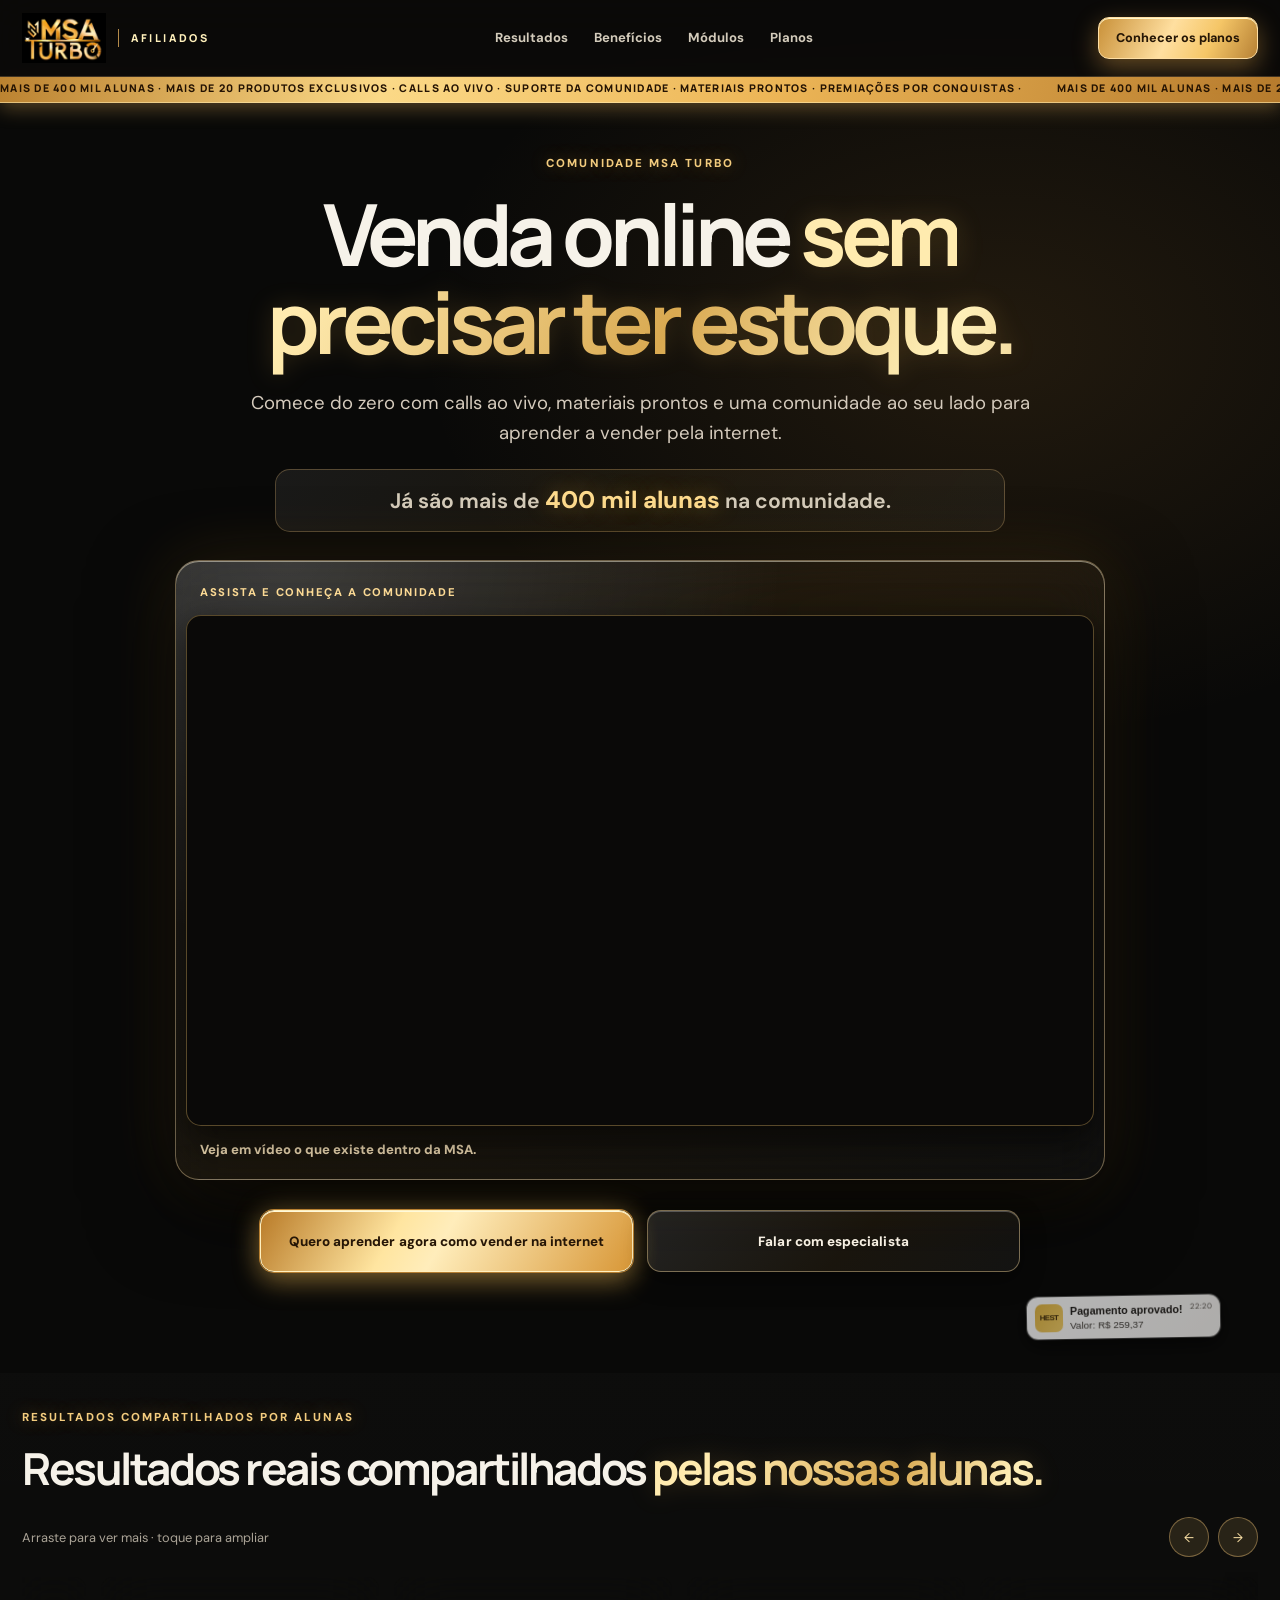
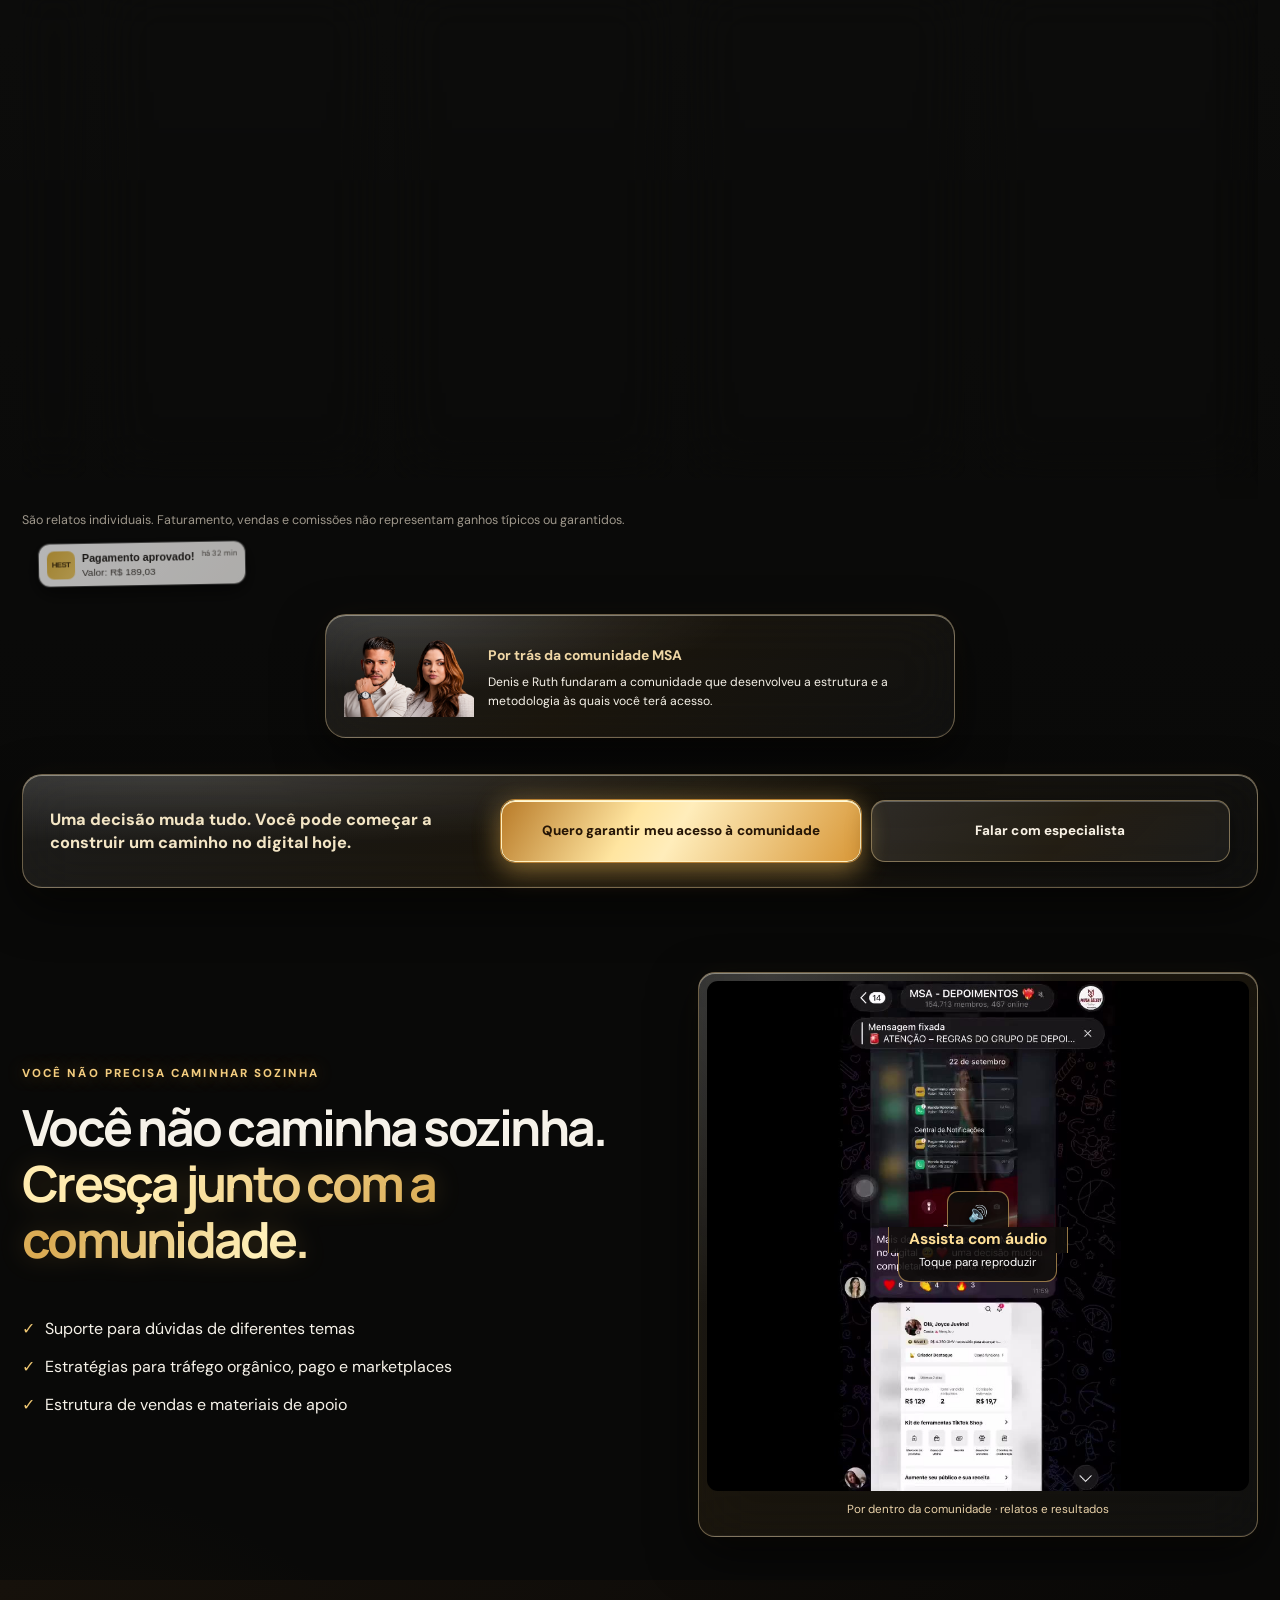
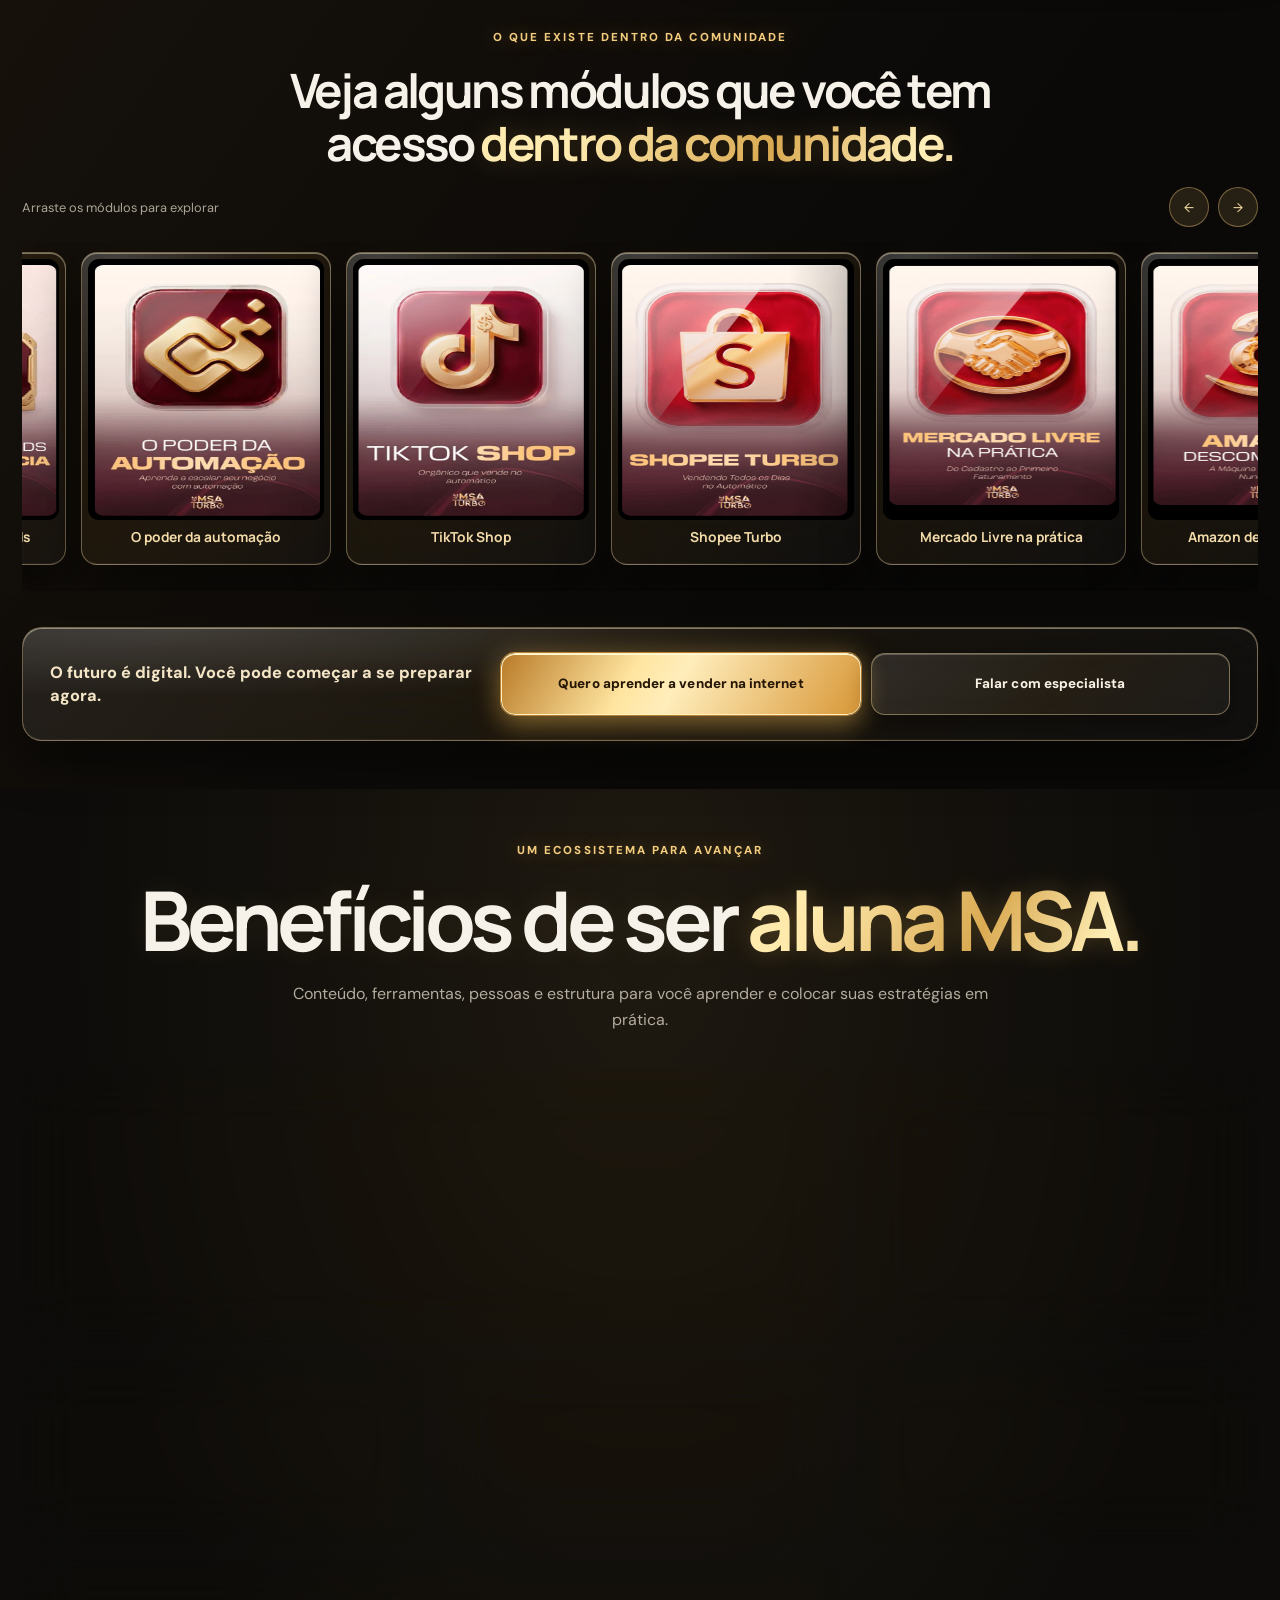
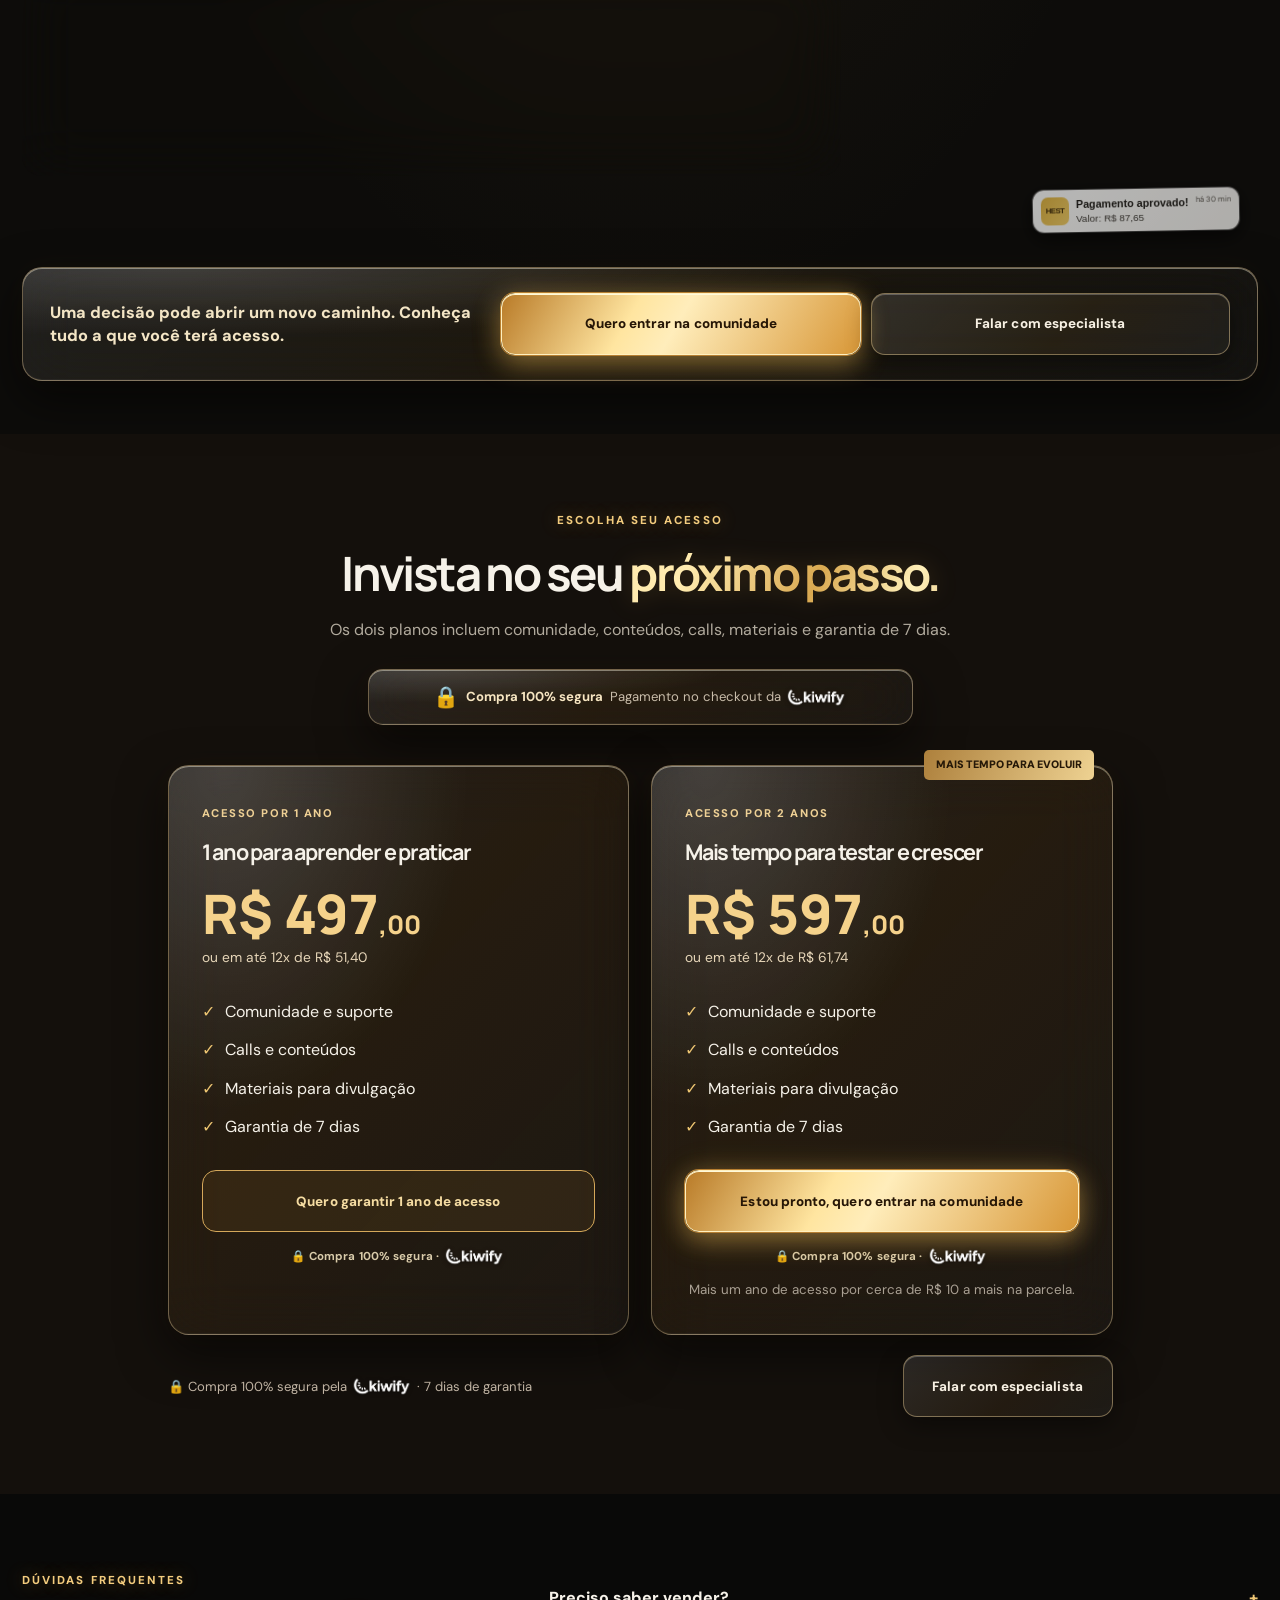
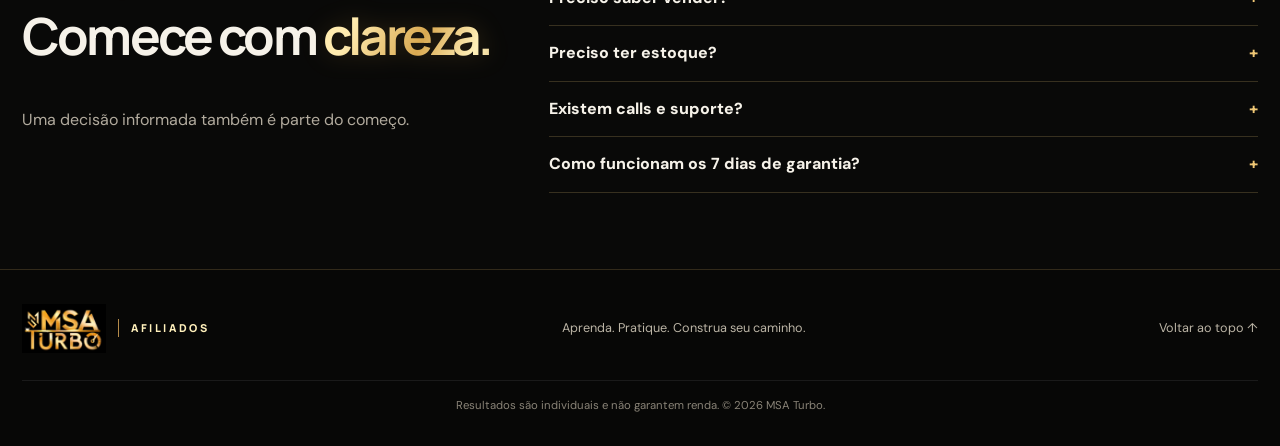
==== commit 05fec9e3: "final" ====
--- a/index.html
+++ b/index.html
@@ -15,11 +15,11 @@
 </script>
 <link rel="preconnect" href="https://fonts.googleapis.com"><link rel="preconnect" href="https://fonts.gstatic.com" crossorigin>
 <link href="https://fonts.googleapis.com/css2?family=DM+Sans:wght@400;500;600;700;800&family=Manrope:wght@500;600;700;800&display=swap" rel="stylesheet">
-<link rel="stylesheet" href="styles.css?v=18"><script src="config.js" defer></script><script src="script.js?v=18" defer></script>
+<link rel="stylesheet" href="styles.css?v=20"><script src="config.js" defer></script><script src="script.js?v=18" defer></script>
 </head><body id="inicio"><noscript><img height="1" width="1" style="display:none" src="https://www.facebook.com/tr?id=1089549670242762&amp;ev=PageView&amp;noscript=1" alt=""></noscript><a class="skip" href="#conteudo">Pular para o conteúdo</a>
-<header class="header"><div class="container header-inner"><a class="brand" href="#inicio" aria-label="MSA Turbo Afiliados, voltar ao início"><img src="logo-msa-turbo.png" alt="MSA Turbo"><span>AFILIADOS</span></a><nav aria-label="Navegação principal"><a href="#resultados">Resultados</a><a href="#beneficios">Benefícios</a><a href="#modulos">Módulos</a><a href="#planos">Planos</a></nav><a class="header-cta" href="#planos">Conhecer os planos</a></div></header>
+<header class="header"><div class="container header-inner"><a class="brand" href="#inicio" aria-label="MSA Turbo Afiliados, voltar ao início"><img src="logo-msa-turbo.png" alt="MSA Turbo"><span>AFILIADOS</span></a><nav aria-label="Navegação principal"><a href="#resultados">Resultados</a><a href="#beneficios">Benefícios</a><a href="#modulos">Módulos</a><a href="#planos">Planos</a></nav><a class="header-cta" href="#planos">Conhecer os planos</a></div></header><div class="ticker" aria-label="Mais de 400 mil alunas, mais de 20 produtos exclusivos, calls ao vivo, suporte da comunidade, materiais prontos e premiações por conquistas"><div class="ticker-track" aria-hidden="true"><span>MAIS DE 400 MIL ALUNAS · MAIS DE 20 PRODUTOS EXCLUSIVOS · CALLS AO VIVO · SUPORTE DA COMUNIDADE · MATERIAIS PRONTOS · PREMIAÇÕES POR CONQUISTAS · </span><span>MAIS DE 400 MIL ALUNAS · MAIS DE 20 PRODUTOS EXCLUSIVOS · CALLS AO VIVO · SUPORTE DA COMUNIDADE · MATERIAIS PRONTOS · PREMIAÇÕES POR CONQUISTAS · </span></div></div>
 <main id="conteudo">
-<section class="hero container"><div class="hero-copy"><p class="eyebrow">COMUNIDADE MSA TURBO</p><h1>Venda online <em>sem precisar ter estoque.</em></h1><p class="lead">Comece do zero com calls ao vivo, materiais prontos e uma comunidade ao seu lado para aprender a vender pela internet.</p><p class="hero-about">Já são mais de <strong>400 mil alunas</strong> na comunidade.</p></div><div class="hero-visual glass"><span class="hero-label">ASSISTA E CONHEÇA A COMUNIDADE</span><div class="hero-youtube"><iframe src="https://www.youtube-nocookie.com/embed/eA6jQ9mt9m0?rel=0" title="Vídeo de apresentação da comunidade MSA" loading="lazy" allow="accelerometer; autoplay; clipboard-write; encrypted-media; gyroscope; picture-in-picture; web-share" referrerpolicy="strict-origin-when-cross-origin" allowfullscreen></iframe></div><div class="hero-caption">Veja em vídeo o que existe dentro da MSA.</div></div><div class="hero-cta cta-actions"><a class="button button-gold" href="#planos">Quero aprender agora como vender na internet</a><a class="button button-whatsapp" data-whatsapp href="#">Falar com especialista</a></div></section>
+<section class="hero container"><div class="hero-copy"><p class="eyebrow">COMUNIDADE MSA TURBO</p><h1>Venda online <em>sem precisar ter estoque.</em></h1><p class="lead">Comece do zero com calls ao vivo, materiais prontos e uma comunidade ao seu lado para aprender a vender pela internet.</p><p class="hero-about">Já são mais de <strong>400 mil alunas</strong> na comunidade.</p></div><div class="hero-visual glass"><span class="hero-label">ASSISTA E CONHEÇA A COMUNIDADE</span><div class="hero-youtube"><iframe src="https://www.youtube-nocookie.com/embed/eA6jQ9mt9m0?rel=0" title="Vídeo de apresentação da comunidade MSA" loading="lazy" allow="accelerometer; autoplay; clipboard-write; encrypted-media; gyroscope; picture-in-picture; web-share" referrerpolicy="strict-origin-when-cross-origin" allowfullscreen></iframe></div><div class="hero-caption">Veja em vídeo o que existe dentro da MSA.</div></div><div class="hero-cta cta-actions"><a class="button button-gold" href="#planos">Quero aprender agora como vender na internet</a><a class="button button-whatsapp" data-whatsapp href="#">Falar com especialista</a></div><div class="notice-wrap notice-hero"><div class="payment-notice" role="img" aria-label="Registro de pagamento aprovado: R$ 259,37"><span class="payment-icon" aria-hidden="true">HEST</span><span class="payment-copy"><b>Pagamento aprovado!</b><small>Valor: R$ 259,37</small></span><span class="payment-time" aria-hidden="true">22:20</span></div></div></section>
 <section class="results section" id="resultados"><div class="container"><div class="section-heading"><p class="eyebrow">RESULTADOS COMPARTILHADOS POR ALUNAS</p><h2>Resultados reais compartilhados <em>pelas nossas alunas.</em></h2></div><div class="carousel-bar"><span>Arraste para ver mais · toque para ampliar</span><div><button type="button" data-slide="proof-carousel" data-direction="-1" aria-label="Resultado anterior">←</button><button type="button" data-slide="proof-carousel" data-direction="1" aria-label="Próximo resultado">→</button></div></div><div class="proof-carousel drag-scroll" id="proof-carousel" aria-label="Carrossel de resultados e depoimentos"><button class="proof-card glass" type="button" data-image="relato-familia.jpeg" data-alt="Tempo perto da família. Registro enviado por aluna da comunidade"><img src="relato-familia.jpeg" alt="Tempo perto da família" loading="lazy"><span>Tempo perto da família <b aria-hidden="true">↗</b></span></button>
 <button class="proof-card glass" type="button" data-image="relato-primeiro-mes.jpeg" data-alt="O primeiro mês. Registro enviado por aluna da comunidade"><img src="relato-primeiro-mes.jpeg" alt="O primeiro mês" loading="lazy"><span>O primeiro mês <b aria-hidden="true">↗</b></span></button>
 <button class="proof-card glass" type="button" data-image="primeira-venda.jpeg" data-alt="Primeira venda. Registro enviado por aluna da comunidade"><img src="primeira-venda.jpeg" alt="Primeira venda" loading="lazy"><span>Primeira venda <b aria-hidden="true">↗</b></span></button>
@@ -45,7 +45,7 @@
 <button class="proof-card glass" type="button" data-slice-source="depoimentos-msa-2.png" data-slice-index="2" data-alt="Depoimento individual compartilhado por aluna da comunidade"><span class="proof-slice" role="img" aria-label="Depoimento individual compartilhado por aluna da comunidade" style="--slice:url('depoimentos-msa-2.png');--slice-position:100%"></span><span>Relato de aluna <b aria-hidden="true">↗</b></span></button>
 <button class="proof-card glass" type="button" data-slice-source="depoimentos-msa-3.png" data-slice-index="0" data-alt="Depoimento individual compartilhado por aluna da comunidade"><span class="proof-slice" role="img" aria-label="Depoimento individual compartilhado por aluna da comunidade" style="--slice:url('depoimentos-msa-3.png');--slice-position:0%"></span><span>Relato de aluna <b aria-hidden="true">↗</b></span></button>
 <button class="proof-card glass" type="button" data-slice-source="depoimentos-msa-3.png" data-slice-index="1" data-alt="Depoimento individual compartilhado por aluna da comunidade"><span class="proof-slice" role="img" aria-label="Depoimento individual compartilhado por aluna da comunidade" style="--slice:url('depoimentos-msa-3.png');--slice-position:50%"></span><span>Relato de aluna <b aria-hidden="true">↗</b></span></button>
-<button class="proof-card glass" type="button" data-slice-source="depoimentos-msa-3.png" data-slice-index="2" data-alt="Depoimento individual compartilhado por aluna da comunidade"><span class="proof-slice" role="img" aria-label="Depoimento individual compartilhado por aluna da comunidade" style="--slice:url('depoimentos-msa-3.png');--slice-position:100%"></span><span>Relato de aluna <b aria-hidden="true">↗</b></span></button></div><p class="fine-print">São relatos individuais. Faturamento, vendas e comissões não representam ganhos típicos ou garantidos.</p><div class="founder-note glass"><img src="denis-ruth.png" alt="Denis e Ruth, fundadores da comunidade MSA" loading="lazy"><div><strong>Por trás da comunidade MSA</strong><p>Denis e Ruth fundaram a comunidade que desenvolveu a estrutura e a metodologia às quais você terá acesso.</p></div></div><div class="cta-panel glass"><p>Uma decisão muda tudo. Você pode começar a construir um caminho no digital hoje.</p><div class="cta-actions"><a class="button button-gold" href="#planos">Quero garantir meu acesso à comunidade</a><a class="button button-whatsapp" href="#" data-whatsapp>Falar com especialista</a></div></div></div></section>
+<button class="proof-card glass" type="button" data-slice-source="depoimentos-msa-3.png" data-slice-index="2" data-alt="Depoimento individual compartilhado por aluna da comunidade"><span class="proof-slice" role="img" aria-label="Depoimento individual compartilhado por aluna da comunidade" style="--slice:url('depoimentos-msa-3.png');--slice-position:100%"></span><span>Relato de aluna <b aria-hidden="true">↗</b></span></button></div><p class="fine-print">São relatos individuais. Faturamento, vendas e comissões não representam ganhos típicos ou garantidos.</p><div class="notice-wrap notice-results"><div class="payment-notice" role="img" aria-label="Registro de pagamento aprovado: R$ 189,03"><span class="payment-icon" aria-hidden="true">HEST</span><span class="payment-copy"><b>Pagamento aprovado!</b><small>Valor: R$ 189,03</small></span><span class="payment-time" aria-hidden="true">há 32 min</span></div></div><div class="founder-note glass"><img src="denis-ruth.png" alt="Denis e Ruth, fundadores da comunidade MSA" loading="lazy"><div><strong>Por trás da comunidade MSA</strong><p>Denis e Ruth fundaram a comunidade que desenvolveu a estrutura e a metodologia às quais você terá acesso.</p></div></div><div class="cta-panel glass"><p>Uma decisão muda tudo. Você pode começar a construir um caminho no digital hoje.</p><div class="cta-actions"><a class="button button-gold" href="#planos">Quero garantir meu acesso à comunidade</a><a class="button button-whatsapp" href="#" data-whatsapp>Falar com especialista</a></div></div></div></section>
 <section class="section community" id="comunidade"><div class="container community-grid"><div class="community-copy"><p class="eyebrow">VOCÊ NÃO PRECISA CAMINHAR SOZINHA</p><h2>Você não caminha sozinha. <em>Cresça junto com a comunidade.</em></h2><ul class="checks"><li>Suporte para dúvidas de diferentes temas</li><li>Estratégias para tráfego orgânico, pago e marketplaces</li><li>Estrutura de vendas e materiais de apoio</li></ul></div><div class="video-wrap glass"><video id="main-video" playsinline preload="metadata" poster="capa-resultados.jpg" aria-label="Resultados compartilhados pela comunidade MSA"><source src="resultados-comunidade.mp4" type="video/mp4">Seu navegador não suporta vídeo.</video><button class="audio-start" type="button" aria-label="Reproduzir vídeo com áudio"><span aria-hidden="true">🔊</span><strong>Assista com áudio</strong><small>Toque para reproduzir</small></button><div class="video-caption">Por dentro da comunidade · relatos e resultados</div></div></div></section>
 <section class="section method" id="modulos"><div class="container"><div class="section-heading center"><p class="eyebrow">O QUE EXISTE DENTRO DA COMUNIDADE</p><h2>Veja alguns módulos que você tem acesso <em>dentro da comunidade.</em></h2></div><div class="module-carousel-wrap" id="module-carousel" style="display:block"><div class="carousel-bar"><span>Arraste os módulos para explorar</span><div><button type="button" data-slide="module-track" data-direction="-1" aria-label="Módulos anteriores">←</button><button type="button" data-slide="module-track" data-direction="1" aria-label="Próximos módulos">→</button></div></div><div class="module-track drag-scroll" id="module-track"><article class="module-card glass"><div class="module-art" role="img" aria-label="Módulo Contingência no Meta Ads" style="--strip:url('modulos-vendas.png');--size:400%;--position:0.000%"></div><h3>Contingência no Meta Ads</h3></article>
 <article class="module-card glass"><div class="module-art" role="img" aria-label="Módulo O poder da automação" style="--strip:url('modulos-vendas.png');--size:400%;--position:33.333%"></div><h3>O poder da automação</h3></article>
@@ -79,10 +79,10 @@
 <article class="module-card glass"><div class="module-art" role="img" aria-label="Módulo As 7 chaves da riqueza" style="--strip:url('modulos-bonus.png');--size:500%;--position:50.000%"></div><h3>As 7 chaves da riqueza</h3></article>
 <article class="module-card glass"><div class="module-art" role="img" aria-label="Módulo Grand Show Gravações" style="--strip:url('modulos-bonus.png');--size:500%;--position:75.000%"></div><h3>Grand Show Gravações</h3></article>
 <article class="module-card glass"><div class="module-art" role="img" aria-label="Módulo Desafio 7:07" style="--strip:url('modulos-bonus.png');--size:500%;--position:100.000%"></div><h3>Desafio 7:07</h3></article></div></div><div class="cta-panel glass"><p>O futuro é digital. Você pode começar a se preparar agora.</p><div class="cta-actions"><a class="button button-gold" href="#planos">Quero aprender a vender na internet</a><a class="button button-whatsapp" href="#" data-whatsapp>Falar com especialista</a></div></div></div></section>
-<section class="section benefits" id="beneficios"><div class="container"><div class="section-heading center"><p class="eyebrow">UM ECOSSISTEMA PARA AVANÇAR</p><h2>Benefícios de ser <em>aluna MSA.</em></h2><p>Conteúdo, ferramentas, pessoas e estrutura para você aprender e colocar suas estratégias em prática.</p></div><div class="benefits-grid"><article class="benefit-card benefit-feature glass"><span class="benefit-icon" aria-hidden="true">✦</span><p class="eyebrow">ACESSO EXCLUSIVO</p><h3>Mais de <em>20 produtos</em> ocultos, virais e validados.</h3><p>Um catálogo exclusivo da comunidade, com estrutura para vender sem estoque e entregar em todo o Brasil. Você se concentra na divulgação; a comunidade cuida da logística, do envio, do frete e do SAC.</p></article><article class="benefit-card glass"><span class="benefit-icon" aria-hidden="true">◈</span><h3>Ferramentas e automação</h3><p>Apoio para usar ferramentas e automatizar partes do atendimento e da operação.</p></article><article class="benefit-card glass"><span class="benefit-icon" aria-hidden="true">◎</span><h3>Liberdade financeira e geográfica</h3><p>Aprenda estratégias para construir renda e trabalhar de onde estiver. Seus resultados dependem das suas ações, sem promessa de ganho.</p></article><article class="benefit-card glass"><span class="benefit-icon" aria-hidden="true">▦</span><h3>Conteúdo abrangente</h3><p>Estratégias para marketplaces, redes sociais, tráfego orgânico e pago, além de materiais prontos de divulgação.</p></article><article class="benefit-card glass"><span class="benefit-icon" aria-hidden="true">✧</span><h3>Suporte e comunidade</h3><p>Calls ao vivo e um grupo de alunas compartilhando dúvidas, aprendizados e resultados. Um suporte eleito o melhor do Brasil na área.</p></article><article class="benefit-card benefit-rewards glass"><span class="benefit-icon" aria-hidden="true">✷</span><h3>Premiações por conquistas</h3><p>Metas de faturamento podem dar acesso a viagens para Paris (R$ 500 mil), Dubai (R$ 1 milhão) e Grécia (R$ 5 milhões). Há também viagens nacionais e internacionais, cruzeiros e sorteios de produtos, iPhones e computadores em ações da comunidade.</p><small>Premiações sujeitas às regras oficiais, critérios de elegibilidade e disponibilidade. Faturamento não é lucro.</small></article></div><div class="cta-panel glass"><p>Uma decisão pode abrir um novo caminho. Conheça tudo a que você terá acesso.</p><div class="cta-actions"><a class="button button-gold" href="#planos">Quero entrar na comunidade</a><a class="button button-whatsapp" data-whatsapp href="#">Falar com especialista</a></div></div></div></section><section class="section pricing" id="planos"><div class="container"><div class="section-heading center"><p class="eyebrow">ESCOLHA SEU ACESSO</p><h2>Invista no seu <em>próximo passo.</em></h2><p>Os dois planos incluem comunidade, conteúdos, calls, materiais e garantia de 7 dias.</p></div><div class="secure-purchase glass"><span class="secure-lock" aria-hidden="true">🔒</span><strong>Compra 100% segura</strong><span>Pagamento no checkout da <img src="logo-kiwify.png" alt="Kiwify" class="kiwify-logo" width="62" height="22" style="display:inline-block;width:62px;height:22px;max-width:62px;object-fit:contain;vertical-align:middle"></span></div><div class="plans"><article class="plan glass"><span class="plan-eyebrow">ACESSO POR 1 ANO</span><h3>1 ano para aprender e praticar</h3><div class="price">R$ 497<span>,00</span></div><p class="installments">ou em até 12x de aproximadamente R$ 51,74*</p><ul class="checks"><li>Comunidade e suporte</li><li>Calls e conteúdos</li><li>Materiais para divulgação</li><li>Garantia de 7 dias</li></ul><a class="button button-outline" data-checkout="oneYear" href="#">Quero garantir 1 ano de acesso</a><span class="plan-security">🔒 Compra 100% segura · <img src="logo-kiwify.png" alt="Kiwify" class="kiwify-logo" width="62" height="22" style="display:inline-block;width:62px;height:22px;max-width:62px;object-fit:contain;vertical-align:middle"></span></article><article class="plan plan-feature glass"><div class="plan-badge">MAIS TEMPO PARA EVOLUIR</div><span class="plan-eyebrow">ACESSO POR 2 ANOS</span><h3>Mais tempo para testar e crescer</h3><div class="price">R$ 597<span>,00</span></div><p class="installments">ou em até 12x de R$ 61,74</p><ul class="checks"><li>Comunidade e suporte</li><li>Calls e conteúdos</li><li>Materiais para divulgação</li><li>Garantia de 7 dias</li></ul><a class="button button-gold" data-checkout="twoYears" href="#">Estou pronto, quero entrar na comunidade</a><span class="plan-security">🔒 Compra 100% segura · <img src="logo-kiwify.png" alt="Kiwify" class="kiwify-logo" width="62" height="22" style="display:inline-block;width:62px;height:22px;max-width:62px;object-fit:contain;vertical-align:middle"></span><small>Mais um ano de acesso por cerca de R$ 10 a mais na parcela.</small></article></div><div class="pricing-after"><span>🔒 Compra 100% segura pela <img src="logo-kiwify.png" alt="Kiwify" class="kiwify-logo" width="62" height="22" style="display:inline-block;width:62px;height:22px;max-width:62px;object-fit:contain;vertical-align:middle"> · 7 dias de garantia</span><a class="button button-whatsapp" data-whatsapp href="#">Falar com especialista</a></div><p class="fine-print center-text">*A parcela do plano de 1 ano é uma estimativa para comparação; confira valores, taxas e condições finais dos dois planos no checkout. Resultados individuais dependem de dedicação e outros fatores.</p></div></section>
+<section class="section benefits" id="beneficios"><div class="container"><div class="section-heading center"><p class="eyebrow">UM ECOSSISTEMA PARA AVANÇAR</p><h2>Benefícios de ser <em>aluna MSA.</em></h2><p>Conteúdo, ferramentas, pessoas e estrutura para você aprender e colocar suas estratégias em prática.</p></div><div class="benefits-grid"><article class="benefit-card benefit-feature glass"><span class="benefit-icon" aria-hidden="true">✦</span><p class="eyebrow">ACESSO EXCLUSIVO</p><h3>Mais de <em>20 produtos</em> ocultos, virais e validados.</h3><p>Um catálogo exclusivo da comunidade, com estrutura para vender sem estoque e entregar em todo o Brasil. Você se concentra na divulgação; a comunidade cuida da logística, do envio, do frete e do SAC.</p></article><article class="benefit-card glass"><span class="benefit-icon" aria-hidden="true">◈</span><h3>Ferramentas e automação</h3><p>Apoio para usar ferramentas e automatizar partes do atendimento e da operação.</p></article><article class="benefit-card glass"><span class="benefit-icon" aria-hidden="true">◎</span><h3>Liberdade financeira e geográfica</h3><p>Aprenda estratégias para construir renda e trabalhar de onde estiver. Seus resultados dependem das suas ações, sem promessa de ganho.</p></article><article class="benefit-card glass"><span class="benefit-icon" aria-hidden="true">▦</span><h3>Conteúdo abrangente</h3><p>Estratégias para marketplaces, redes sociais, tráfego orgânico e pago, além de materiais prontos de divulgação.</p></article><article class="benefit-card glass"><span class="benefit-icon" aria-hidden="true">✧</span><h3>Suporte e comunidade</h3><p>Calls ao vivo e um grupo de alunas compartilhando dúvidas, aprendizados e resultados. Um suporte eleito o melhor do Brasil na área.</p></article><article class="benefit-card benefit-rewards glass"><span class="benefit-icon" aria-hidden="true">✷</span><h3>Premiações por conquistas</h3><p>Metas de faturamento podem dar acesso a viagens para Paris (R$ 500 mil), Dubai (R$ 1 milhão) e Grécia (R$ 5 milhões). Há também viagens nacionais e internacionais, cruzeiros e sorteios de produtos, iPhones e computadores em ações da comunidade.</p><small>Premiações sujeitas às regras oficiais, critérios de elegibilidade e disponibilidade. Faturamento não é lucro.</small></article></div><div class="notice-wrap notice-benefits"><div class="payment-notice" role="img" aria-label="Registro de pagamento aprovado: R$ 87,65"><span class="payment-icon" aria-hidden="true">HEST</span><span class="payment-copy"><b>Pagamento aprovado!</b><small>Valor: R$ 87,65</small></span><span class="payment-time" aria-hidden="true">há 30 min</span></div></div><div class="cta-panel glass"><p>Uma decisão pode abrir um novo caminho. Conheça tudo a que você terá acesso.</p><div class="cta-actions"><a class="button button-gold" href="#planos">Quero entrar na comunidade</a><a class="button button-whatsapp" data-whatsapp href="#">Falar com especialista</a></div></div></div></section><section class="section pricing" id="planos"><div class="container"><div class="section-heading center"><p class="eyebrow">ESCOLHA SEU ACESSO</p><h2>Invista no seu <em>próximo passo.</em></h2><p>Os dois planos incluem comunidade, conteúdos, calls, materiais e garantia de 7 dias.</p></div><div class="secure-purchase glass"><span class="secure-lock" aria-hidden="true">🔒</span><strong>Compra 100% segura</strong><span>Pagamento no checkout da <img src="logo-kiwify.png" alt="Kiwify" class="kiwify-logo" width="62" height="22" style="display:inline-block;width:62px;height:22px;max-width:62px;object-fit:contain;vertical-align:middle"></span></div><div class="plans"><article class="plan glass"><span class="plan-eyebrow">ACESSO POR 1 ANO</span><h3>1 ano para aprender e praticar</h3><div class="price">R$ 497<span>,00</span></div><p class="installments">ou em até 12x de R$ 51,40</p><ul class="checks"><li>Comunidade e suporte</li><li>Calls e conteúdos</li><li>Materiais para divulgação</li><li>Garantia de 7 dias</li></ul><a class="button button-outline" data-checkout="oneYear" href="#">Quero garantir 1 ano de acesso</a><span class="plan-security">🔒 Compra 100% segura · <img src="logo-kiwify.png" alt="Kiwify" class="kiwify-logo" width="62" height="22" style="display:inline-block;width:62px;height:22px;max-width:62px;object-fit:contain;vertical-align:middle"></span></article><article class="plan plan-feature glass"><div class="plan-badge">MAIS TEMPO PARA EVOLUIR</div><span class="plan-eyebrow">ACESSO POR 2 ANOS</span><h3>Mais tempo para testar e crescer</h3><div class="price">R$ 597<span>,00</span></div><p class="installments">ou em até 12x de R$ 61,74</p><ul class="checks"><li>Comunidade e suporte</li><li>Calls e conteúdos</li><li>Materiais para divulgação</li><li>Garantia de 7 dias</li></ul><a class="button button-gold" data-checkout="twoYears" href="#">Estou pronto, quero entrar na comunidade</a><span class="plan-security">🔒 Compra 100% segura · <img src="logo-kiwify.png" alt="Kiwify" class="kiwify-logo" width="62" height="22" style="display:inline-block;width:62px;height:22px;max-width:62px;object-fit:contain;vertical-align:middle"></span><small>Mais um ano de acesso por cerca de R$ 10 a mais na parcela.</small></article></div><div class="pricing-after"><span>🔒 Compra 100% segura pela <img src="logo-kiwify.png" alt="Kiwify" class="kiwify-logo" width="62" height="22" style="display:inline-block;width:62px;height:22px;max-width:62px;object-fit:contain;vertical-align:middle"> · 7 dias de garantia</span><a class="button button-whatsapp" data-whatsapp href="#">Falar com especialista</a></div></div></section>
 <section class="section faq" id="duvidas"><div class="container faq-grid"><div><p class="eyebrow">DÚVIDAS FREQUENTES</p><h2>Comece com <em>clareza.</em></h2><p>Uma decisão informada também é parte do começo.</p></div><div class="faq-list"><details><summary>Preciso saber vender?</summary><p>Não. O conteúdo foi pensado para quem começa do zero. Você precisará estudar, praticar e ajustar suas ações.</p></details><details><summary>Preciso ter estoque?</summary><p>Não. É possível aprender a divulgar e vender sem armazenar produtos. A pronta entrega é opcional.</p></details><details><summary>Existem calls e suporte?</summary><p>Sim. A comunidade oferece calls ao vivo e canais de apoio; temas e horários da programação podem variar.</p></details><details><summary>Como funcionam os 7 dias de garantia?</summary><p>Você pode solicitar o reembolso integral em até 7 dias após a compra, conforme as condições da Kiwify.</p></details></div></div></section>
 </main><footer class="footer"><div class="container footer-inner"><a class="brand" href="#inicio"><img src="logo-msa-turbo.png" alt="MSA Turbo"><span>AFILIADOS</span></a><span>Aprenda. Pratique. Construa seu caminho.</span><a href="#inicio">Voltar ao topo ↑</a></div><div class="container footer-bottom">Resultados são individuais e não garantem renda. © <span id="year"></span> MSA Turbo.</div></footer>
 <dialog class="lightbox" id="lightbox" aria-label="Imagem ampliada"><button class="lightbox-close" type="button" aria-label="Fechar imagem">×</button><img alt=""><div class="slice-expanded" role="img" hidden></div></dialog>
-<dialog class="exit-popup" id="exit-popup" aria-labelledby="exit-title"><button class="popup-close" type="button" aria-label="Fechar">×</button><div class="popup-badge">7 DIAS DE GARANTIA</div><h2 id="exit-title">Até quando você vai deixar <em>essa oportunidade passar?</em></h2><p>Por quanto tempo mais você vai ignorar as oportunidades que aparecem à sua frente? Esta pode ser a chance de mudar o rumo da sua vida. Dê o primeiro passo agora.</p><p class="popup-guarantee">Conheça a comunidade por 7 dias. Se não fizer sentido para você, solicite o reembolso dentro desse prazo.</p><a class="button button-gold popup-cta" href="#planos">Conhecer meus planos</a><button class="popup-later" type="button">Continuar navegando</button></dialog>
+<dialog class="exit-popup" id="exit-popup" aria-labelledby="exit-title"><button class="popup-close" type="button" aria-label="Fechar">×</button><h2 id="exit-title">Até quando você vai deixar <em>as oportunidades passarem?</em></h2><p>Esta pode ser a chance de mudar o rumo da sua vida. Não perca mais tempo!</p><p class="popup-guarantee">Você tem 7 dias de garantia!</p><a class="button button-gold popup-cta" href="#planos">Conhecer meus planos</a><button class="popup-later" type="button">Continuar navegando</button></dialog>
 <div class="toast" id="toast" role="status" aria-live="polite"></div>
 </body></html>
--- a/styles.css
+++ b/styles.css
@@ -165,3 +165,27 @@
 .module-track.drag-scroll{display:flex!important;overflow-x:auto!important;min-height:0}
 @media(max-width:980px){.benefits-grid{grid-template-columns:repeat(2,minmax(0,1fr))}}
 @media(max-width:740px){.hero-about{font-size:1.17rem;padding:13px 14px}.benefits .section-heading h2{font-size:clamp(3.05rem,12vw,4.6rem)}.benefits-grid{grid-template-columns:1fr}.benefit-feature,.benefit-rewards{grid-column:auto}.benefit-card{padding:19px 20px}.benefit-feature{padding:22px}.secure-purchase{width:100%;gap:5px;flex-wrap:wrap}.secure-purchase span:last-child{width:auto;flex:0 1 auto}.pricing-after{flex-direction:column;align-items:center;text-align:center}.pricing-after>span{flex:0 1 auto;justify-content:center}.pricing-after .button{width:100%}.hero{padding-bottom:27px}.results.section{padding-top:28px;padding-bottom:35px}.community.section{padding-top:32px;padding-bottom:36px}.method.section,.benefits.section{padding-block:43px}}
+
+/* Faixa contínua fixa abaixo do cabeçalho */
+.ticker{position:fixed;top:76px;left:0;right:0;height:27px;z-index:19;overflow:hidden;display:flex;align-items:center;white-space:nowrap;background:linear-gradient(105deg,#bb8230 0%,#fbd987 30%,#edb657 60%,#b67b2d 100%);color:#241303;border-bottom:1px solid #ffe9ac99;box-shadow:0 5px 19px #dcaa5760;pointer-events:none}
+.ticker-track{width:max-content;display:flex;align-items:center;animation:tickerMove 44s linear infinite;will-change:transform}
+.ticker-track span{flex:none;padding-right:34px;font-family:Manrope,Arial,sans-serif;font-weight:800;font-size:.66rem;letter-spacing:.12em}
+@keyframes tickerMove{from{transform:translateX(0)}to{transform:translateX(-50%)}}
+@media(max-width:740px){.ticker{top:67px;height:25px}.ticker-track span{font-size:.62rem;letter-spacing:.09em}.ticker-track{animation-duration:39s}}
+@media(prefers-reduced-motion:reduce){.ticker-track{animation:none;transform:none}}
+
+/* Notificações recriadas em texto vetorial para manter a nitidez */
+.notice-wrap{width:100%;display:flex;pointer-events:none;position:relative;z-index:1}
+.payment-notice{display:inline-flex;align-items:center;gap:7px;max-width:220px;min-width:188px;min-height:42px;padding:5px 8px;border-radius:11px;background:linear-gradient(130deg,#fff,#f3f1ee);box-shadow:0 7px 20px #0008,0 0 0 1px #ffffff59;color:#2a2725;text-align:left;opacity:.7;transform:rotate(-1deg);filter:drop-shadow(0 3px 8px #0008)}
+.payment-icon{flex:none;width:28px;height:28px;display:flex;align-items:center;justify-content:center;border-radius:7px;background:linear-gradient(125deg,#e0b441,#f3cf69);color:#44300d;font-family:Arial,sans-serif;font-size:.49rem;font-weight:900;letter-spacing:-.07em}
+.payment-copy{display:flex;flex-direction:column;min-width:0;line-height:1.12;white-space:nowrap;font-family:Arial,sans-serif}
+.payment-copy b{font-size:.67rem;color:#1f1c19}
+.payment-copy small{font-size:.62rem;margin-top:3px;color:#3f3b36}
+.payment-time{align-self:flex-start;flex:none;color:#55504a;font-size:.48rem;white-space:nowrap;margin-left:auto}
+.notice-hero{justify-content:flex-end;margin-top:-4px;padding-right:20px}
+.notice-results{justify-content:flex-start;margin:7px 0 12px;padding-left:17px}
+.notice-benefits{justify-content:flex-end;margin:13px 0 2px;padding-right:19px}
+.module-card{flex:0 0 250px;width:250px;aspect-ratio:4/5;display:flex;flex-direction:column;align-items:stretch;justify-content:space-between}
+.module-art{width:100%;height:auto;min-height:0;flex:1 1 auto;aspect-ratio:auto;background-size:var(--size) 100%}
+.module-card h3{flex:none;min-height:24px;margin:8px 4px 6px;line-height:1.26}
+@media(max-width:740px){.module-card{flex-basis:230px;width:230px;aspect-ratio:4/5}.notice-hero,.notice-benefits{padding-right:3px}.notice-results{padding-left:3px}.payment-notice{min-width:178px;max-width:200px;opacity:.64;transform:none}}
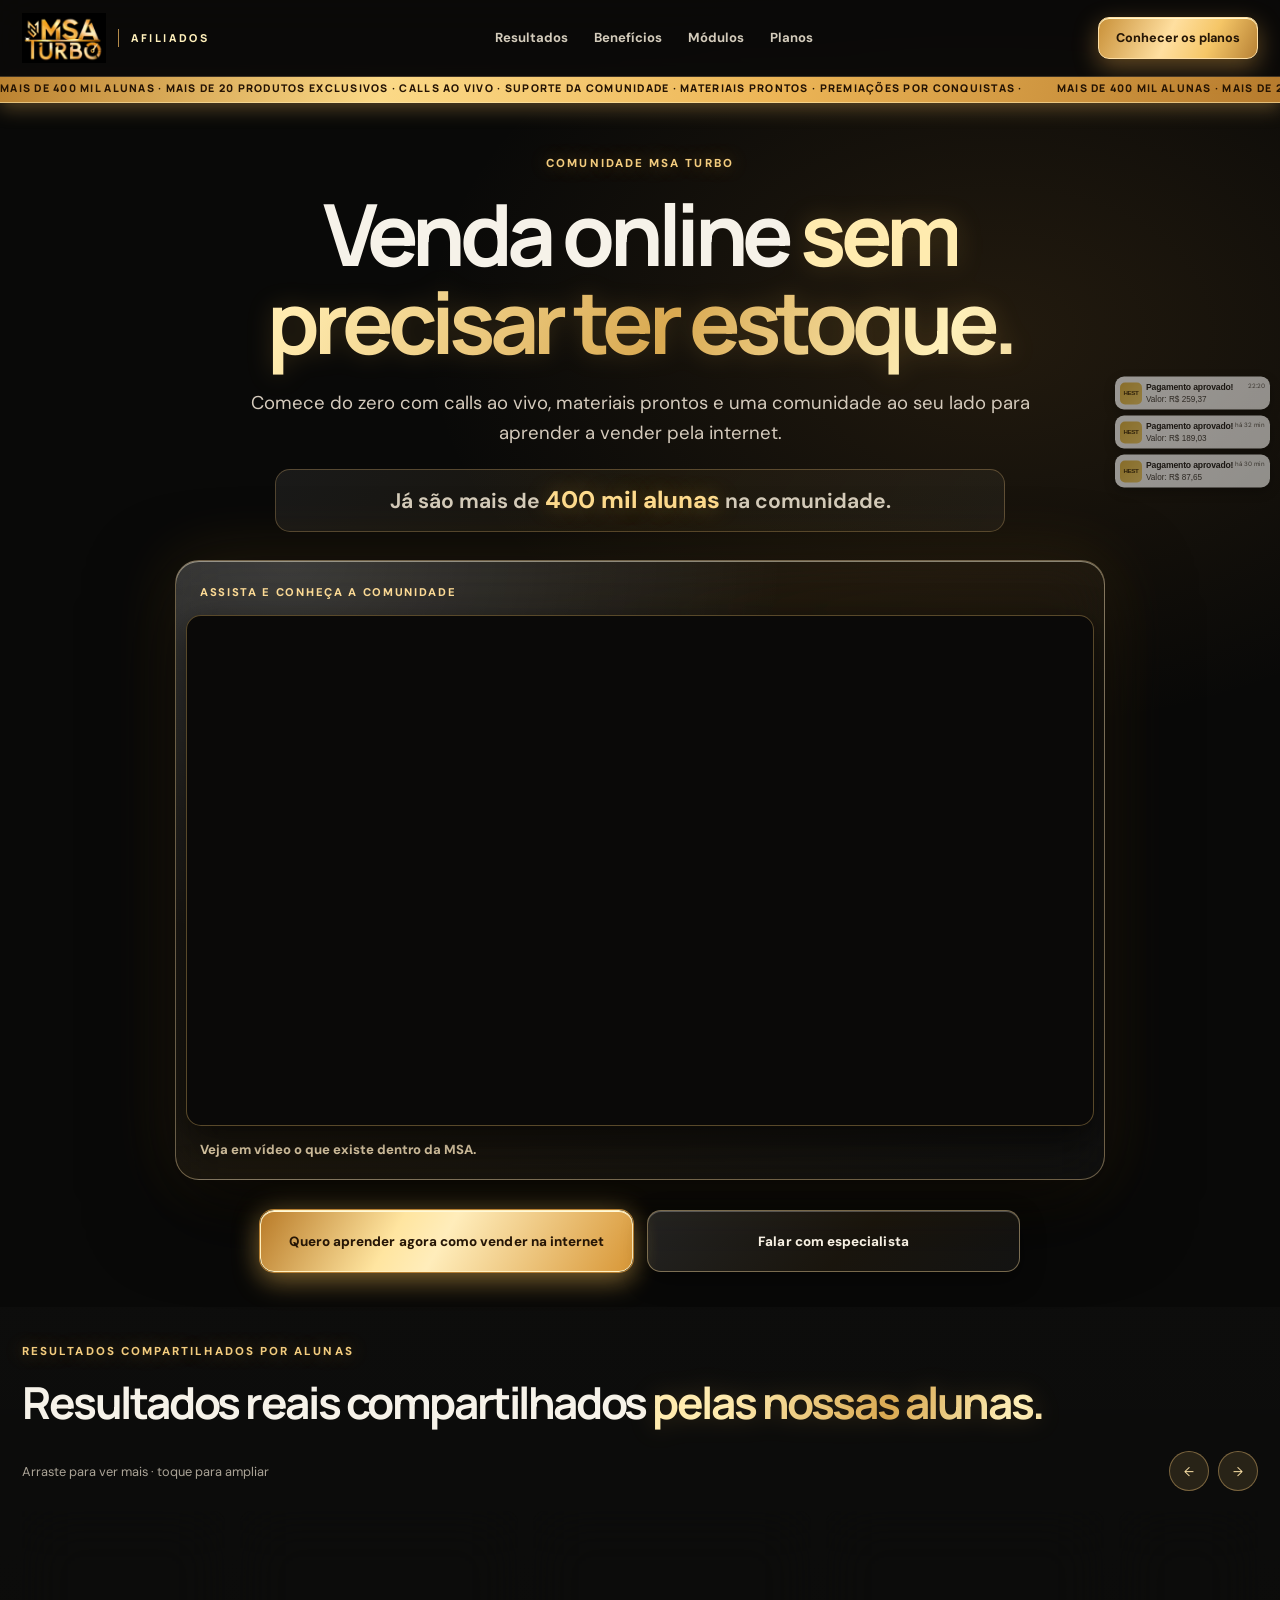
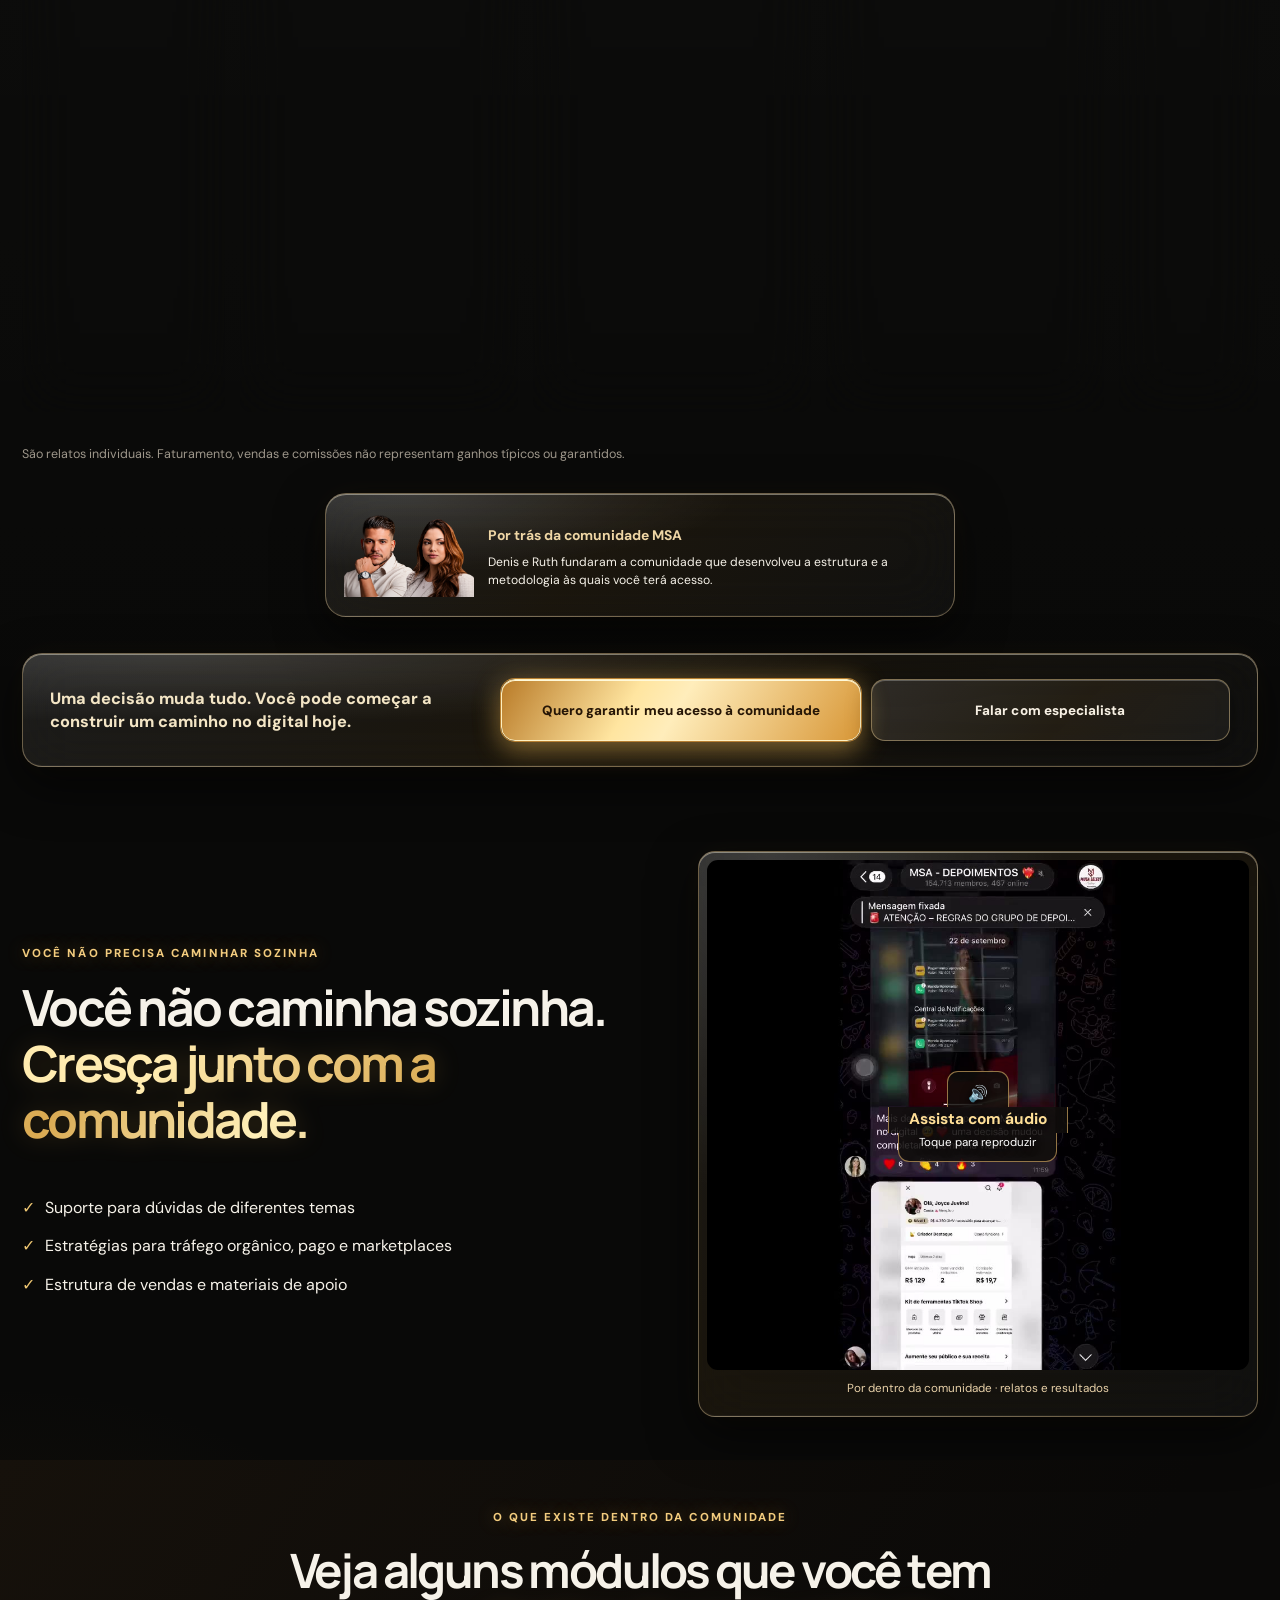
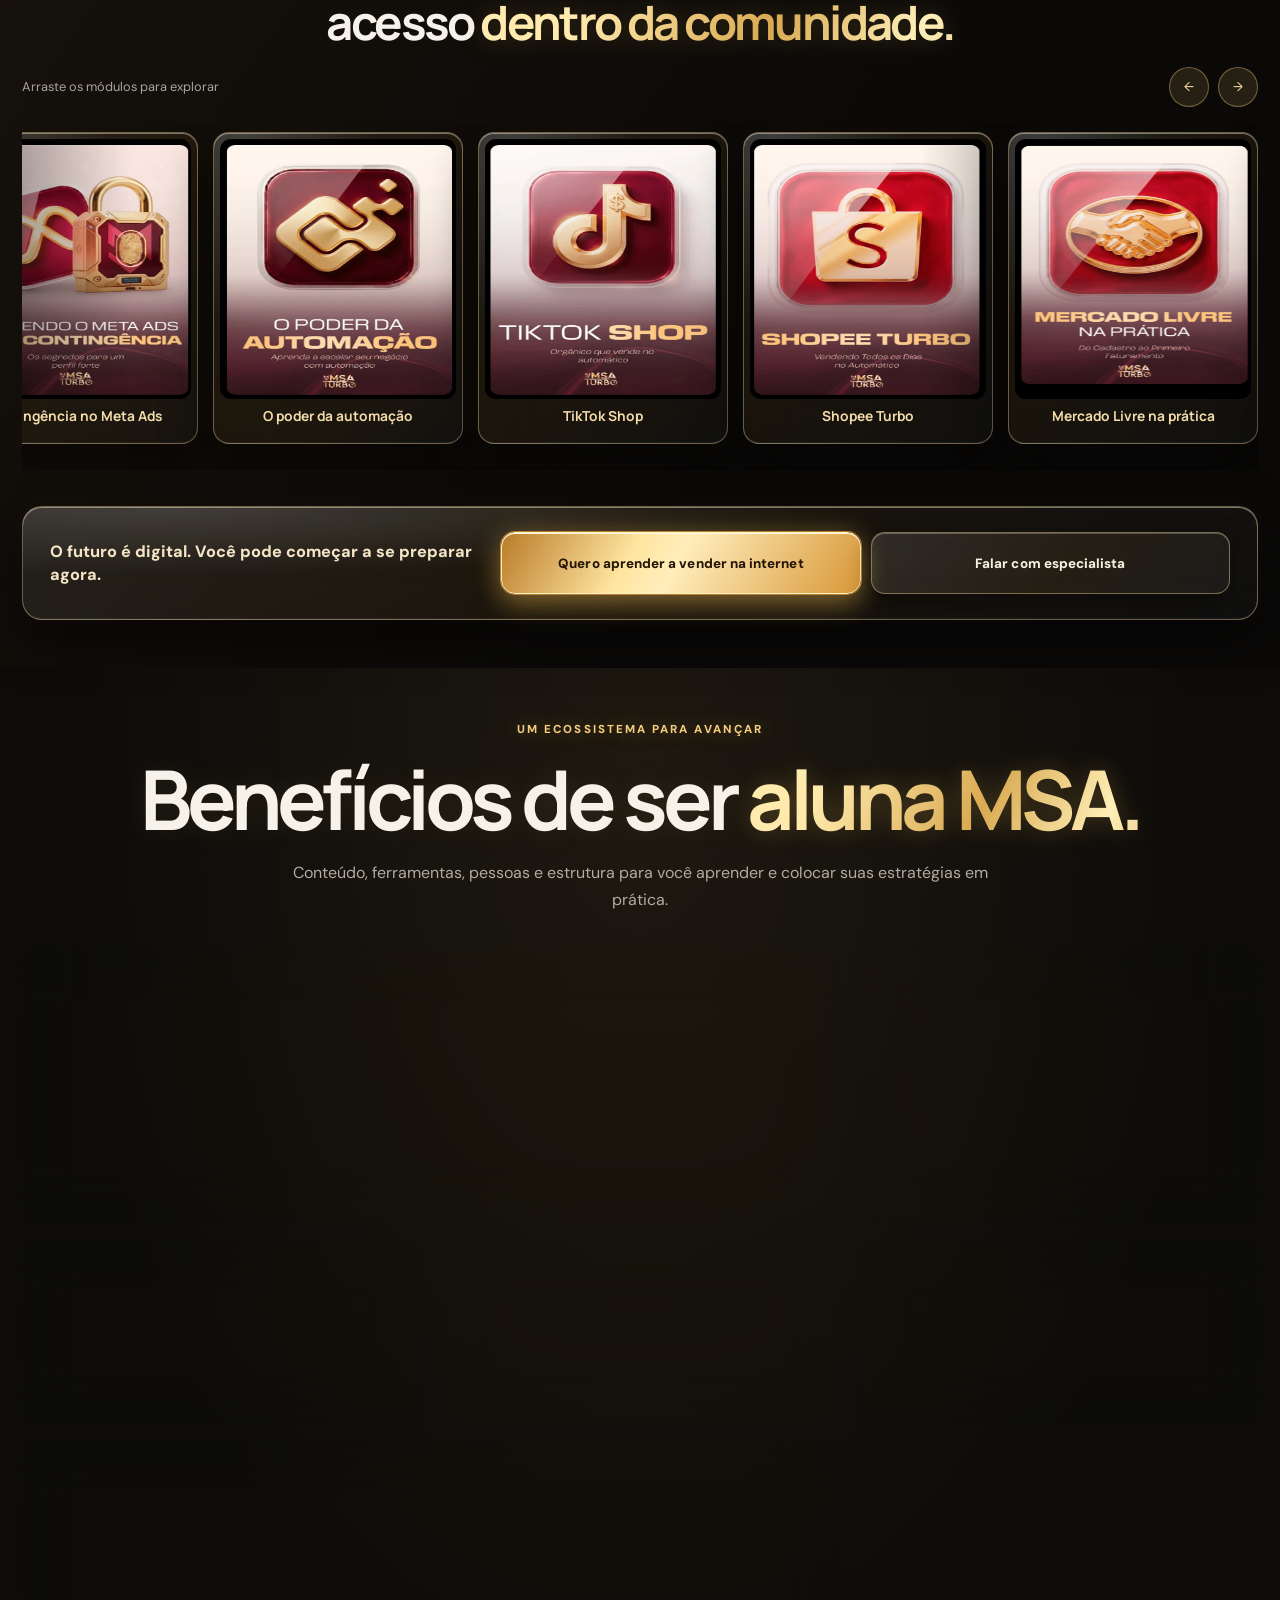
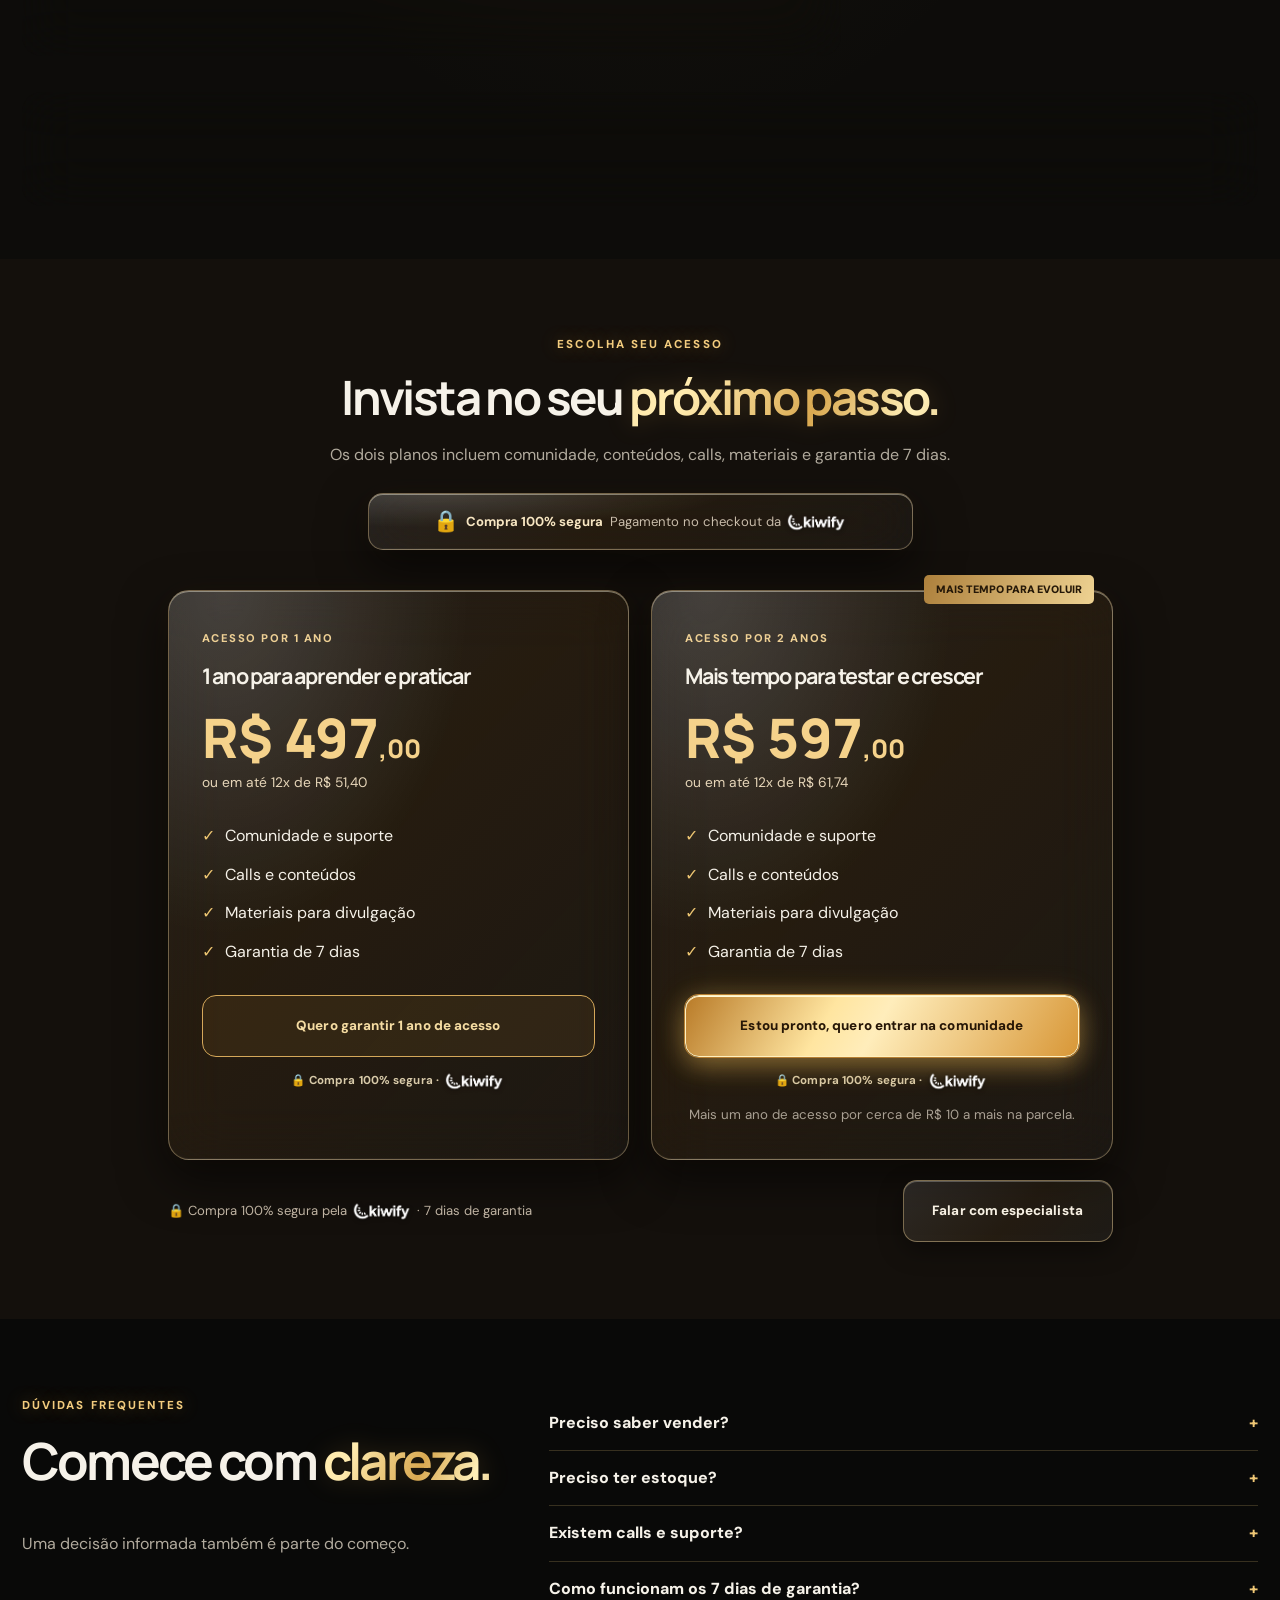
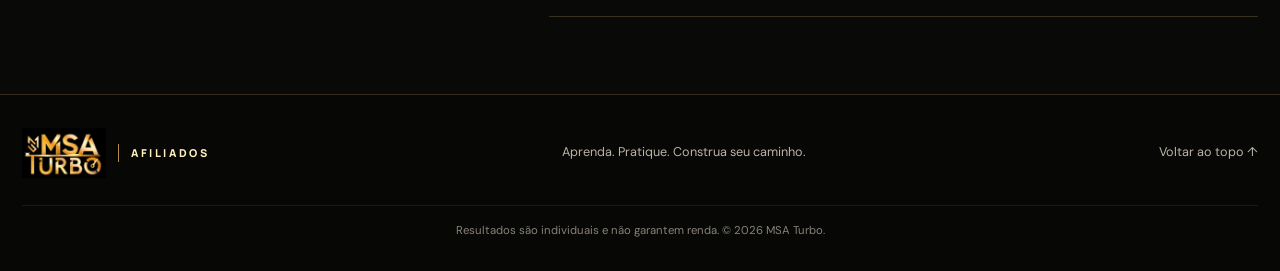
==== commit 02b35d3b: "final" ====
--- a/index.html
+++ b/index.html
@@ -15,11 +15,11 @@
 </script>
 <link rel="preconnect" href="https://fonts.googleapis.com"><link rel="preconnect" href="https://fonts.gstatic.com" crossorigin>
 <link href="https://fonts.googleapis.com/css2?family=DM+Sans:wght@400;500;600;700;800&family=Manrope:wght@500;600;700;800&display=swap" rel="stylesheet">
-<link rel="stylesheet" href="styles.css?v=20"><script src="config.js" defer></script><script src="script.js?v=18" defer></script>
+<link rel="stylesheet" href="styles.css?v=21"><script src="config.js" defer></script><script src="script.js?v=18" defer></script>
 </head><body id="inicio"><noscript><img height="1" width="1" style="display:none" src="https://www.facebook.com/tr?id=1089549670242762&amp;ev=PageView&amp;noscript=1" alt=""></noscript><a class="skip" href="#conteudo">Pular para o conteúdo</a>
 <header class="header"><div class="container header-inner"><a class="brand" href="#inicio" aria-label="MSA Turbo Afiliados, voltar ao início"><img src="logo-msa-turbo.png" alt="MSA Turbo"><span>AFILIADOS</span></a><nav aria-label="Navegação principal"><a href="#resultados">Resultados</a><a href="#beneficios">Benefícios</a><a href="#modulos">Módulos</a><a href="#planos">Planos</a></nav><a class="header-cta" href="#planos">Conhecer os planos</a></div></header><div class="ticker" aria-label="Mais de 400 mil alunas, mais de 20 produtos exclusivos, calls ao vivo, suporte da comunidade, materiais prontos e premiações por conquistas"><div class="ticker-track" aria-hidden="true"><span>MAIS DE 400 MIL ALUNAS · MAIS DE 20 PRODUTOS EXCLUSIVOS · CALLS AO VIVO · SUPORTE DA COMUNIDADE · MATERIAIS PRONTOS · PREMIAÇÕES POR CONQUISTAS · </span><span>MAIS DE 400 MIL ALUNAS · MAIS DE 20 PRODUTOS EXCLUSIVOS · CALLS AO VIVO · SUPORTE DA COMUNIDADE · MATERIAIS PRONTOS · PREMIAÇÕES POR CONQUISTAS · </span></div></div>
-<main id="conteudo">
-<section class="hero container"><div class="hero-copy"><p class="eyebrow">COMUNIDADE MSA TURBO</p><h1>Venda online <em>sem precisar ter estoque.</em></h1><p class="lead">Comece do zero com calls ao vivo, materiais prontos e uma comunidade ao seu lado para aprender a vender pela internet.</p><p class="hero-about">Já são mais de <strong>400 mil alunas</strong> na comunidade.</p></div><div class="hero-visual glass"><span class="hero-label">ASSISTA E CONHEÇA A COMUNIDADE</span><div class="hero-youtube"><iframe src="https://www.youtube-nocookie.com/embed/eA6jQ9mt9m0?rel=0" title="Vídeo de apresentação da comunidade MSA" loading="lazy" allow="accelerometer; autoplay; clipboard-write; encrypted-media; gyroscope; picture-in-picture; web-share" referrerpolicy="strict-origin-when-cross-origin" allowfullscreen></iframe></div><div class="hero-caption">Veja em vídeo o que existe dentro da MSA.</div></div><div class="hero-cta cta-actions"><a class="button button-gold" href="#planos">Quero aprender agora como vender na internet</a><a class="button button-whatsapp" data-whatsapp href="#">Falar com especialista</a></div><div class="notice-wrap notice-hero"><div class="payment-notice" role="img" aria-label="Registro de pagamento aprovado: R$ 259,37"><span class="payment-icon" aria-hidden="true">HEST</span><span class="payment-copy"><b>Pagamento aprovado!</b><small>Valor: R$ 259,37</small></span><span class="payment-time" aria-hidden="true">22:20</span></div></div></section>
+<aside class="payment-rail" aria-label="Registros de pagamentos aprovados"><div class="payment-notice" role="img" aria-label="Registro de pagamento aprovado: R$ 259,37"><span class="payment-icon" aria-hidden="true">HEST</span><span class="payment-copy"><b>Pagamento aprovado!</b><small>Valor: R$ 259,37</small></span><span class="payment-time" aria-hidden="true">22:20</span></div><div class="payment-notice" role="img" aria-label="Registro de pagamento aprovado: R$ 189,03"><span class="payment-icon" aria-hidden="true">HEST</span><span class="payment-copy"><b>Pagamento aprovado!</b><small>Valor: R$ 189,03</small></span><span class="payment-time" aria-hidden="true">há 32 min</span></div><div class="payment-notice" role="img" aria-label="Registro de pagamento aprovado: R$ 87,65"><span class="payment-icon" aria-hidden="true">HEST</span><span class="payment-copy"><b>Pagamento aprovado!</b><small>Valor: R$ 87,65</small></span><span class="payment-time" aria-hidden="true">há 30 min</span></div></aside><main id="conteudo">
+<section class="hero container"><div class="hero-copy"><p class="eyebrow">COMUNIDADE MSA TURBO</p><h1>Venda online <em>sem precisar ter estoque.</em></h1><p class="lead">Comece do zero com calls ao vivo, materiais prontos e uma comunidade ao seu lado para aprender a vender pela internet.</p><p class="hero-about">Já são mais de <strong>400 mil alunas</strong> na comunidade.</p></div><div class="hero-visual glass"><span class="hero-label">ASSISTA E CONHEÇA A COMUNIDADE</span><div class="hero-youtube"><iframe src="https://www.youtube-nocookie.com/embed/eA6jQ9mt9m0?rel=0" title="Vídeo de apresentação da comunidade MSA" loading="lazy" allow="accelerometer; autoplay; clipboard-write; encrypted-media; gyroscope; picture-in-picture; web-share" referrerpolicy="strict-origin-when-cross-origin" allowfullscreen></iframe></div><div class="hero-caption">Veja em vídeo o que existe dentro da MSA.</div></div><div class="hero-cta cta-actions"><a class="button button-gold" href="#planos">Quero aprender agora como vender na internet</a><a class="button button-whatsapp" data-whatsapp href="#">Falar com especialista</a></div></section>
 <section class="results section" id="resultados"><div class="container"><div class="section-heading"><p class="eyebrow">RESULTADOS COMPARTILHADOS POR ALUNAS</p><h2>Resultados reais compartilhados <em>pelas nossas alunas.</em></h2></div><div class="carousel-bar"><span>Arraste para ver mais · toque para ampliar</span><div><button type="button" data-slide="proof-carousel" data-direction="-1" aria-label="Resultado anterior">←</button><button type="button" data-slide="proof-carousel" data-direction="1" aria-label="Próximo resultado">→</button></div></div><div class="proof-carousel drag-scroll" id="proof-carousel" aria-label="Carrossel de resultados e depoimentos"><button class="proof-card glass" type="button" data-image="relato-familia.jpeg" data-alt="Tempo perto da família. Registro enviado por aluna da comunidade"><img src="relato-familia.jpeg" alt="Tempo perto da família" loading="lazy"><span>Tempo perto da família <b aria-hidden="true">↗</b></span></button>
 <button class="proof-card glass" type="button" data-image="relato-primeiro-mes.jpeg" data-alt="O primeiro mês. Registro enviado por aluna da comunidade"><img src="relato-primeiro-mes.jpeg" alt="O primeiro mês" loading="lazy"><span>O primeiro mês <b aria-hidden="true">↗</b></span></button>
 <button class="proof-card glass" type="button" data-image="primeira-venda.jpeg" data-alt="Primeira venda. Registro enviado por aluna da comunidade"><img src="primeira-venda.jpeg" alt="Primeira venda" loading="lazy"><span>Primeira venda <b aria-hidden="true">↗</b></span></button>
@@ -45,7 +45,7 @@
 <button class="proof-card glass" type="button" data-slice-source="depoimentos-msa-2.png" data-slice-index="2" data-alt="Depoimento individual compartilhado por aluna da comunidade"><span class="proof-slice" role="img" aria-label="Depoimento individual compartilhado por aluna da comunidade" style="--slice:url('depoimentos-msa-2.png');--slice-position:100%"></span><span>Relato de aluna <b aria-hidden="true">↗</b></span></button>
 <button class="proof-card glass" type="button" data-slice-source="depoimentos-msa-3.png" data-slice-index="0" data-alt="Depoimento individual compartilhado por aluna da comunidade"><span class="proof-slice" role="img" aria-label="Depoimento individual compartilhado por aluna da comunidade" style="--slice:url('depoimentos-msa-3.png');--slice-position:0%"></span><span>Relato de aluna <b aria-hidden="true">↗</b></span></button>
 <button class="proof-card glass" type="button" data-slice-source="depoimentos-msa-3.png" data-slice-index="1" data-alt="Depoimento individual compartilhado por aluna da comunidade"><span class="proof-slice" role="img" aria-label="Depoimento individual compartilhado por aluna da comunidade" style="--slice:url('depoimentos-msa-3.png');--slice-position:50%"></span><span>Relato de aluna <b aria-hidden="true">↗</b></span></button>
-<button class="proof-card glass" type="button" data-slice-source="depoimentos-msa-3.png" data-slice-index="2" data-alt="Depoimento individual compartilhado por aluna da comunidade"><span class="proof-slice" role="img" aria-label="Depoimento individual compartilhado por aluna da comunidade" style="--slice:url('depoimentos-msa-3.png');--slice-position:100%"></span><span>Relato de aluna <b aria-hidden="true">↗</b></span></button></div><p class="fine-print">São relatos individuais. Faturamento, vendas e comissões não representam ganhos típicos ou garantidos.</p><div class="notice-wrap notice-results"><div class="payment-notice" role="img" aria-label="Registro de pagamento aprovado: R$ 189,03"><span class="payment-icon" aria-hidden="true">HEST</span><span class="payment-copy"><b>Pagamento aprovado!</b><small>Valor: R$ 189,03</small></span><span class="payment-time" aria-hidden="true">há 32 min</span></div></div><div class="founder-note glass"><img src="denis-ruth.png" alt="Denis e Ruth, fundadores da comunidade MSA" loading="lazy"><div><strong>Por trás da comunidade MSA</strong><p>Denis e Ruth fundaram a comunidade que desenvolveu a estrutura e a metodologia às quais você terá acesso.</p></div></div><div class="cta-panel glass"><p>Uma decisão muda tudo. Você pode começar a construir um caminho no digital hoje.</p><div class="cta-actions"><a class="button button-gold" href="#planos">Quero garantir meu acesso à comunidade</a><a class="button button-whatsapp" href="#" data-whatsapp>Falar com especialista</a></div></div></div></section>
+<button class="proof-card glass" type="button" data-slice-source="depoimentos-msa-3.png" data-slice-index="2" data-alt="Depoimento individual compartilhado por aluna da comunidade"><span class="proof-slice" role="img" aria-label="Depoimento individual compartilhado por aluna da comunidade" style="--slice:url('depoimentos-msa-3.png');--slice-position:100%"></span><span>Relato de aluna <b aria-hidden="true">↗</b></span></button></div><p class="fine-print">São relatos individuais. Faturamento, vendas e comissões não representam ganhos típicos ou garantidos.</p><div class="founder-note glass"><img src="denis-ruth.png" alt="Denis e Ruth, fundadores da comunidade MSA" loading="lazy"><div><strong>Por trás da comunidade MSA</strong><p>Denis e Ruth fundaram a comunidade que desenvolveu a estrutura e a metodologia às quais você terá acesso.</p></div></div><div class="cta-panel glass"><p>Uma decisão muda tudo. Você pode começar a construir um caminho no digital hoje.</p><div class="cta-actions"><a class="button button-gold" href="#planos">Quero garantir meu acesso à comunidade</a><a class="button button-whatsapp" href="#" data-whatsapp>Falar com especialista</a></div></div></div></section>
 <section class="section community" id="comunidade"><div class="container community-grid"><div class="community-copy"><p class="eyebrow">VOCÊ NÃO PRECISA CAMINHAR SOZINHA</p><h2>Você não caminha sozinha. <em>Cresça junto com a comunidade.</em></h2><ul class="checks"><li>Suporte para dúvidas de diferentes temas</li><li>Estratégias para tráfego orgânico, pago e marketplaces</li><li>Estrutura de vendas e materiais de apoio</li></ul></div><div class="video-wrap glass"><video id="main-video" playsinline preload="metadata" poster="capa-resultados.jpg" aria-label="Resultados compartilhados pela comunidade MSA"><source src="resultados-comunidade.mp4" type="video/mp4">Seu navegador não suporta vídeo.</video><button class="audio-start" type="button" aria-label="Reproduzir vídeo com áudio"><span aria-hidden="true">🔊</span><strong>Assista com áudio</strong><small>Toque para reproduzir</small></button><div class="video-caption">Por dentro da comunidade · relatos e resultados</div></div></div></section>
 <section class="section method" id="modulos"><div class="container"><div class="section-heading center"><p class="eyebrow">O QUE EXISTE DENTRO DA COMUNIDADE</p><h2>Veja alguns módulos que você tem acesso <em>dentro da comunidade.</em></h2></div><div class="module-carousel-wrap" id="module-carousel" style="display:block"><div class="carousel-bar"><span>Arraste os módulos para explorar</span><div><button type="button" data-slide="module-track" data-direction="-1" aria-label="Módulos anteriores">←</button><button type="button" data-slide="module-track" data-direction="1" aria-label="Próximos módulos">→</button></div></div><div class="module-track drag-scroll" id="module-track"><article class="module-card glass"><div class="module-art" role="img" aria-label="Módulo Contingência no Meta Ads" style="--strip:url('modulos-vendas.png');--size:400%;--position:0.000%"></div><h3>Contingência no Meta Ads</h3></article>
 <article class="module-card glass"><div class="module-art" role="img" aria-label="Módulo O poder da automação" style="--strip:url('modulos-vendas.png');--size:400%;--position:33.333%"></div><h3>O poder da automação</h3></article>
@@ -79,7 +79,7 @@
 <article class="module-card glass"><div class="module-art" role="img" aria-label="Módulo As 7 chaves da riqueza" style="--strip:url('modulos-bonus.png');--size:500%;--position:50.000%"></div><h3>As 7 chaves da riqueza</h3></article>
 <article class="module-card glass"><div class="module-art" role="img" aria-label="Módulo Grand Show Gravações" style="--strip:url('modulos-bonus.png');--size:500%;--position:75.000%"></div><h3>Grand Show Gravações</h3></article>
 <article class="module-card glass"><div class="module-art" role="img" aria-label="Módulo Desafio 7:07" style="--strip:url('modulos-bonus.png');--size:500%;--position:100.000%"></div><h3>Desafio 7:07</h3></article></div></div><div class="cta-panel glass"><p>O futuro é digital. Você pode começar a se preparar agora.</p><div class="cta-actions"><a class="button button-gold" href="#planos">Quero aprender a vender na internet</a><a class="button button-whatsapp" href="#" data-whatsapp>Falar com especialista</a></div></div></div></section>
-<section class="section benefits" id="beneficios"><div class="container"><div class="section-heading center"><p class="eyebrow">UM ECOSSISTEMA PARA AVANÇAR</p><h2>Benefícios de ser <em>aluna MSA.</em></h2><p>Conteúdo, ferramentas, pessoas e estrutura para você aprender e colocar suas estratégias em prática.</p></div><div class="benefits-grid"><article class="benefit-card benefit-feature glass"><span class="benefit-icon" aria-hidden="true">✦</span><p class="eyebrow">ACESSO EXCLUSIVO</p><h3>Mais de <em>20 produtos</em> ocultos, virais e validados.</h3><p>Um catálogo exclusivo da comunidade, com estrutura para vender sem estoque e entregar em todo o Brasil. Você se concentra na divulgação; a comunidade cuida da logística, do envio, do frete e do SAC.</p></article><article class="benefit-card glass"><span class="benefit-icon" aria-hidden="true">◈</span><h3>Ferramentas e automação</h3><p>Apoio para usar ferramentas e automatizar partes do atendimento e da operação.</p></article><article class="benefit-card glass"><span class="benefit-icon" aria-hidden="true">◎</span><h3>Liberdade financeira e geográfica</h3><p>Aprenda estratégias para construir renda e trabalhar de onde estiver. Seus resultados dependem das suas ações, sem promessa de ganho.</p></article><article class="benefit-card glass"><span class="benefit-icon" aria-hidden="true">▦</span><h3>Conteúdo abrangente</h3><p>Estratégias para marketplaces, redes sociais, tráfego orgânico e pago, além de materiais prontos de divulgação.</p></article><article class="benefit-card glass"><span class="benefit-icon" aria-hidden="true">✧</span><h3>Suporte e comunidade</h3><p>Calls ao vivo e um grupo de alunas compartilhando dúvidas, aprendizados e resultados. Um suporte eleito o melhor do Brasil na área.</p></article><article class="benefit-card benefit-rewards glass"><span class="benefit-icon" aria-hidden="true">✷</span><h3>Premiações por conquistas</h3><p>Metas de faturamento podem dar acesso a viagens para Paris (R$ 500 mil), Dubai (R$ 1 milhão) e Grécia (R$ 5 milhões). Há também viagens nacionais e internacionais, cruzeiros e sorteios de produtos, iPhones e computadores em ações da comunidade.</p><small>Premiações sujeitas às regras oficiais, critérios de elegibilidade e disponibilidade. Faturamento não é lucro.</small></article></div><div class="notice-wrap notice-benefits"><div class="payment-notice" role="img" aria-label="Registro de pagamento aprovado: R$ 87,65"><span class="payment-icon" aria-hidden="true">HEST</span><span class="payment-copy"><b>Pagamento aprovado!</b><small>Valor: R$ 87,65</small></span><span class="payment-time" aria-hidden="true">há 30 min</span></div></div><div class="cta-panel glass"><p>Uma decisão pode abrir um novo caminho. Conheça tudo a que você terá acesso.</p><div class="cta-actions"><a class="button button-gold" href="#planos">Quero entrar na comunidade</a><a class="button button-whatsapp" data-whatsapp href="#">Falar com especialista</a></div></div></div></section><section class="section pricing" id="planos"><div class="container"><div class="section-heading center"><p class="eyebrow">ESCOLHA SEU ACESSO</p><h2>Invista no seu <em>próximo passo.</em></h2><p>Os dois planos incluem comunidade, conteúdos, calls, materiais e garantia de 7 dias.</p></div><div class="secure-purchase glass"><span class="secure-lock" aria-hidden="true">🔒</span><strong>Compra 100% segura</strong><span>Pagamento no checkout da <img src="logo-kiwify.png" alt="Kiwify" class="kiwify-logo" width="62" height="22" style="display:inline-block;width:62px;height:22px;max-width:62px;object-fit:contain;vertical-align:middle"></span></div><div class="plans"><article class="plan glass"><span class="plan-eyebrow">ACESSO POR 1 ANO</span><h3>1 ano para aprender e praticar</h3><div class="price">R$ 497<span>,00</span></div><p class="installments">ou em até 12x de R$ 51,40</p><ul class="checks"><li>Comunidade e suporte</li><li>Calls e conteúdos</li><li>Materiais para divulgação</li><li>Garantia de 7 dias</li></ul><a class="button button-outline" data-checkout="oneYear" href="#">Quero garantir 1 ano de acesso</a><span class="plan-security">🔒 Compra 100% segura · <img src="logo-kiwify.png" alt="Kiwify" class="kiwify-logo" width="62" height="22" style="display:inline-block;width:62px;height:22px;max-width:62px;object-fit:contain;vertical-align:middle"></span></article><article class="plan plan-feature glass"><div class="plan-badge">MAIS TEMPO PARA EVOLUIR</div><span class="plan-eyebrow">ACESSO POR 2 ANOS</span><h3>Mais tempo para testar e crescer</h3><div class="price">R$ 597<span>,00</span></div><p class="installments">ou em até 12x de R$ 61,74</p><ul class="checks"><li>Comunidade e suporte</li><li>Calls e conteúdos</li><li>Materiais para divulgação</li><li>Garantia de 7 dias</li></ul><a class="button button-gold" data-checkout="twoYears" href="#">Estou pronto, quero entrar na comunidade</a><span class="plan-security">🔒 Compra 100% segura · <img src="logo-kiwify.png" alt="Kiwify" class="kiwify-logo" width="62" height="22" style="display:inline-block;width:62px;height:22px;max-width:62px;object-fit:contain;vertical-align:middle"></span><small>Mais um ano de acesso por cerca de R$ 10 a mais na parcela.</small></article></div><div class="pricing-after"><span>🔒 Compra 100% segura pela <img src="logo-kiwify.png" alt="Kiwify" class="kiwify-logo" width="62" height="22" style="display:inline-block;width:62px;height:22px;max-width:62px;object-fit:contain;vertical-align:middle"> · 7 dias de garantia</span><a class="button button-whatsapp" data-whatsapp href="#">Falar com especialista</a></div></div></section>
+<section class="section benefits" id="beneficios"><div class="container"><div class="section-heading center"><p class="eyebrow">UM ECOSSISTEMA PARA AVANÇAR</p><h2>Benefícios de ser <em>aluna MSA.</em></h2><p>Conteúdo, ferramentas, pessoas e estrutura para você aprender e colocar suas estratégias em prática.</p></div><div class="benefits-grid"><article class="benefit-card benefit-feature glass"><span class="benefit-icon" aria-hidden="true">✦</span><p class="eyebrow">ACESSO EXCLUSIVO</p><h3>Mais de <em>20 produtos</em> ocultos, virais e validados.</h3><p>Um catálogo exclusivo da comunidade, com estrutura para vender sem estoque e entregar em todo o Brasil. Você se concentra na divulgação; a comunidade cuida da logística, do envio, do frete e do SAC.</p></article><article class="benefit-card glass"><span class="benefit-icon" aria-hidden="true">◈</span><h3>Ferramentas e automação</h3><p>Apoio para usar ferramentas e automatizar partes do atendimento e da operação.</p></article><article class="benefit-card glass"><span class="benefit-icon" aria-hidden="true">◎</span><h3>Liberdade financeira e geográfica</h3><p>Aprenda estratégias para construir renda e trabalhar de onde estiver. Seus resultados dependem das suas ações, sem promessa de ganho.</p></article><article class="benefit-card glass"><span class="benefit-icon" aria-hidden="true">▦</span><h3>Conteúdo abrangente</h3><p>Estratégias para marketplaces, redes sociais, tráfego orgânico e pago, além de materiais prontos de divulgação.</p></article><article class="benefit-card glass"><span class="benefit-icon" aria-hidden="true">✧</span><h3>Suporte e comunidade</h3><p>Calls ao vivo e um grupo de alunas compartilhando dúvidas, aprendizados e resultados. Um suporte eleito o melhor do Brasil na área.</p></article><article class="benefit-card benefit-rewards glass"><span class="benefit-icon" aria-hidden="true">✷</span><h3>Premiações por conquistas</h3><p>Metas de faturamento podem dar acesso a viagens para Paris (R$ 500 mil), Dubai (R$ 1 milhão) e Grécia (R$ 5 milhões). Há também viagens nacionais e internacionais, cruzeiros e sorteios de produtos, iPhones e computadores em ações da comunidade.</p><small>Premiações sujeitas às regras oficiais, critérios de elegibilidade e disponibilidade. Faturamento não é lucro.</small></article></div><div class="cta-panel glass"><p>Uma decisão pode abrir um novo caminho. Conheça tudo a que você terá acesso.</p><div class="cta-actions"><a class="button button-gold" href="#planos">Quero entrar na comunidade</a><a class="button button-whatsapp" data-whatsapp href="#">Falar com especialista</a></div></div></div></section><section class="section pricing" id="planos"><div class="container"><div class="section-heading center"><p class="eyebrow">ESCOLHA SEU ACESSO</p><h2>Invista no seu <em>próximo passo.</em></h2><p>Os dois planos incluem comunidade, conteúdos, calls, materiais e garantia de 7 dias.</p></div><div class="secure-purchase glass"><span class="secure-lock" aria-hidden="true">🔒</span><strong>Compra 100% segura</strong><span>Pagamento no checkout da <img src="logo-kiwify.png" alt="Kiwify" class="kiwify-logo" width="62" height="22" style="display:inline-block;width:62px;height:22px;max-width:62px;object-fit:contain;vertical-align:middle"></span></div><div class="plans"><article class="plan glass"><span class="plan-eyebrow">ACESSO POR 1 ANO</span><h3>1 ano para aprender e praticar</h3><div class="price">R$ 497<span>,00</span></div><p class="installments">ou em até 12x de R$ 51,40</p><ul class="checks"><li>Comunidade e suporte</li><li>Calls e conteúdos</li><li>Materiais para divulgação</li><li>Garantia de 7 dias</li></ul><a class="button button-outline" data-checkout="oneYear" href="#">Quero garantir 1 ano de acesso</a><span class="plan-security">🔒 Compra 100% segura · <img src="logo-kiwify.png" alt="Kiwify" class="kiwify-logo" width="62" height="22" style="display:inline-block;width:62px;height:22px;max-width:62px;object-fit:contain;vertical-align:middle"></span></article><article class="plan plan-feature glass"><div class="plan-badge">MAIS TEMPO PARA EVOLUIR</div><span class="plan-eyebrow">ACESSO POR 2 ANOS</span><h3>Mais tempo para testar e crescer</h3><div class="price">R$ 597<span>,00</span></div><p class="installments">ou em até 12x de R$ 61,74</p><ul class="checks"><li>Comunidade e suporte</li><li>Calls e conteúdos</li><li>Materiais para divulgação</li><li>Garantia de 7 dias</li></ul><a class="button button-gold" data-checkout="twoYears" href="#">Estou pronto, quero entrar na comunidade</a><span class="plan-security">🔒 Compra 100% segura · <img src="logo-kiwify.png" alt="Kiwify" class="kiwify-logo" width="62" height="22" style="display:inline-block;width:62px;height:22px;max-width:62px;object-fit:contain;vertical-align:middle"></span><small>Mais um ano de acesso por cerca de R$ 10 a mais na parcela.</small></article></div><div class="pricing-after"><span>🔒 Compra 100% segura pela <img src="logo-kiwify.png" alt="Kiwify" class="kiwify-logo" width="62" height="22" style="display:inline-block;width:62px;height:22px;max-width:62px;object-fit:contain;vertical-align:middle"> · 7 dias de garantia</span><a class="button button-whatsapp" data-whatsapp href="#">Falar com especialista</a></div></div></section>
 <section class="section faq" id="duvidas"><div class="container faq-grid"><div><p class="eyebrow">DÚVIDAS FREQUENTES</p><h2>Comece com <em>clareza.</em></h2><p>Uma decisão informada também é parte do começo.</p></div><div class="faq-list"><details><summary>Preciso saber vender?</summary><p>Não. O conteúdo foi pensado para quem começa do zero. Você precisará estudar, praticar e ajustar suas ações.</p></details><details><summary>Preciso ter estoque?</summary><p>Não. É possível aprender a divulgar e vender sem armazenar produtos. A pronta entrega é opcional.</p></details><details><summary>Existem calls e suporte?</summary><p>Sim. A comunidade oferece calls ao vivo e canais de apoio; temas e horários da programação podem variar.</p></details><details><summary>Como funcionam os 7 dias de garantia?</summary><p>Você pode solicitar o reembolso integral em até 7 dias após a compra, conforme as condições da Kiwify.</p></details></div></div></section>
 </main><footer class="footer"><div class="container footer-inner"><a class="brand" href="#inicio"><img src="logo-msa-turbo.png" alt="MSA Turbo"><span>AFILIADOS</span></a><span>Aprenda. Pratique. Construa seu caminho.</span><a href="#inicio">Voltar ao topo ↑</a></div><div class="container footer-bottom">Resultados são individuais e não garantem renda. © <span id="year"></span> MSA Turbo.</div></footer>
 <dialog class="lightbox" id="lightbox" aria-label="Imagem ampliada"><button class="lightbox-close" type="button" aria-label="Fechar imagem">×</button><img alt=""><div class="slice-expanded" role="img" hidden></div></dialog>
--- a/styles.css
+++ b/styles.css
@@ -189,3 +189,12 @@
 .module-art{width:100%;height:auto;min-height:0;flex:1 1 auto;aspect-ratio:auto;background-size:var(--size) 100%}
 .module-card h3{flex:none;min-height:24px;margin:8px 4px 6px;line-height:1.26}
 @media(max-width:740px){.module-card{flex-basis:230px;width:230px;aspect-ratio:4/5}.notice-hero,.notice-benefits{padding-right:3px}.notice-results{padding-left:3px}.payment-notice{min-width:178px;max-width:200px;opacity:.64;transform:none}}
+
+/* Três notificações agrupadas na lateral */
+.payment-rail{position:fixed;right:10px;top:48%;transform:translateY(-50%);z-index:16;width:155px;display:flex;flex-direction:column;align-items:stretch;gap:6px;pointer-events:none;opacity:.56}
+.payment-rail .payment-notice{width:100%;min-width:0;max-width:none;min-height:33px;padding:4px 5px;gap:4px;border-radius:9px;opacity:1;transform:none;box-shadow:0 4px 12px #0007;filter:none}
+.payment-rail .payment-icon{width:22px;height:22px;border-radius:5px;font-size:.39rem}
+.payment-rail .payment-copy b{font-size:.54rem;letter-spacing:-.02em}
+.payment-rail .payment-copy small{font-size:.51rem;margin-top:2px}
+.payment-rail .payment-time{font-size:.39rem}
+@media(max-width:740px){.payment-rail{right:4px;top:60%;width:133px;gap:5px;opacity:.48}.payment-rail .payment-notice{min-height:29px;padding:3px 4px;gap:3px}.payment-rail .payment-icon{width:19px;height:19px;font-size:.32rem}.payment-rail .payment-copy b{font-size:.47rem}.payment-rail .payment-copy small{font-size:.44rem}.payment-rail .payment-time{font-size:.33rem}}
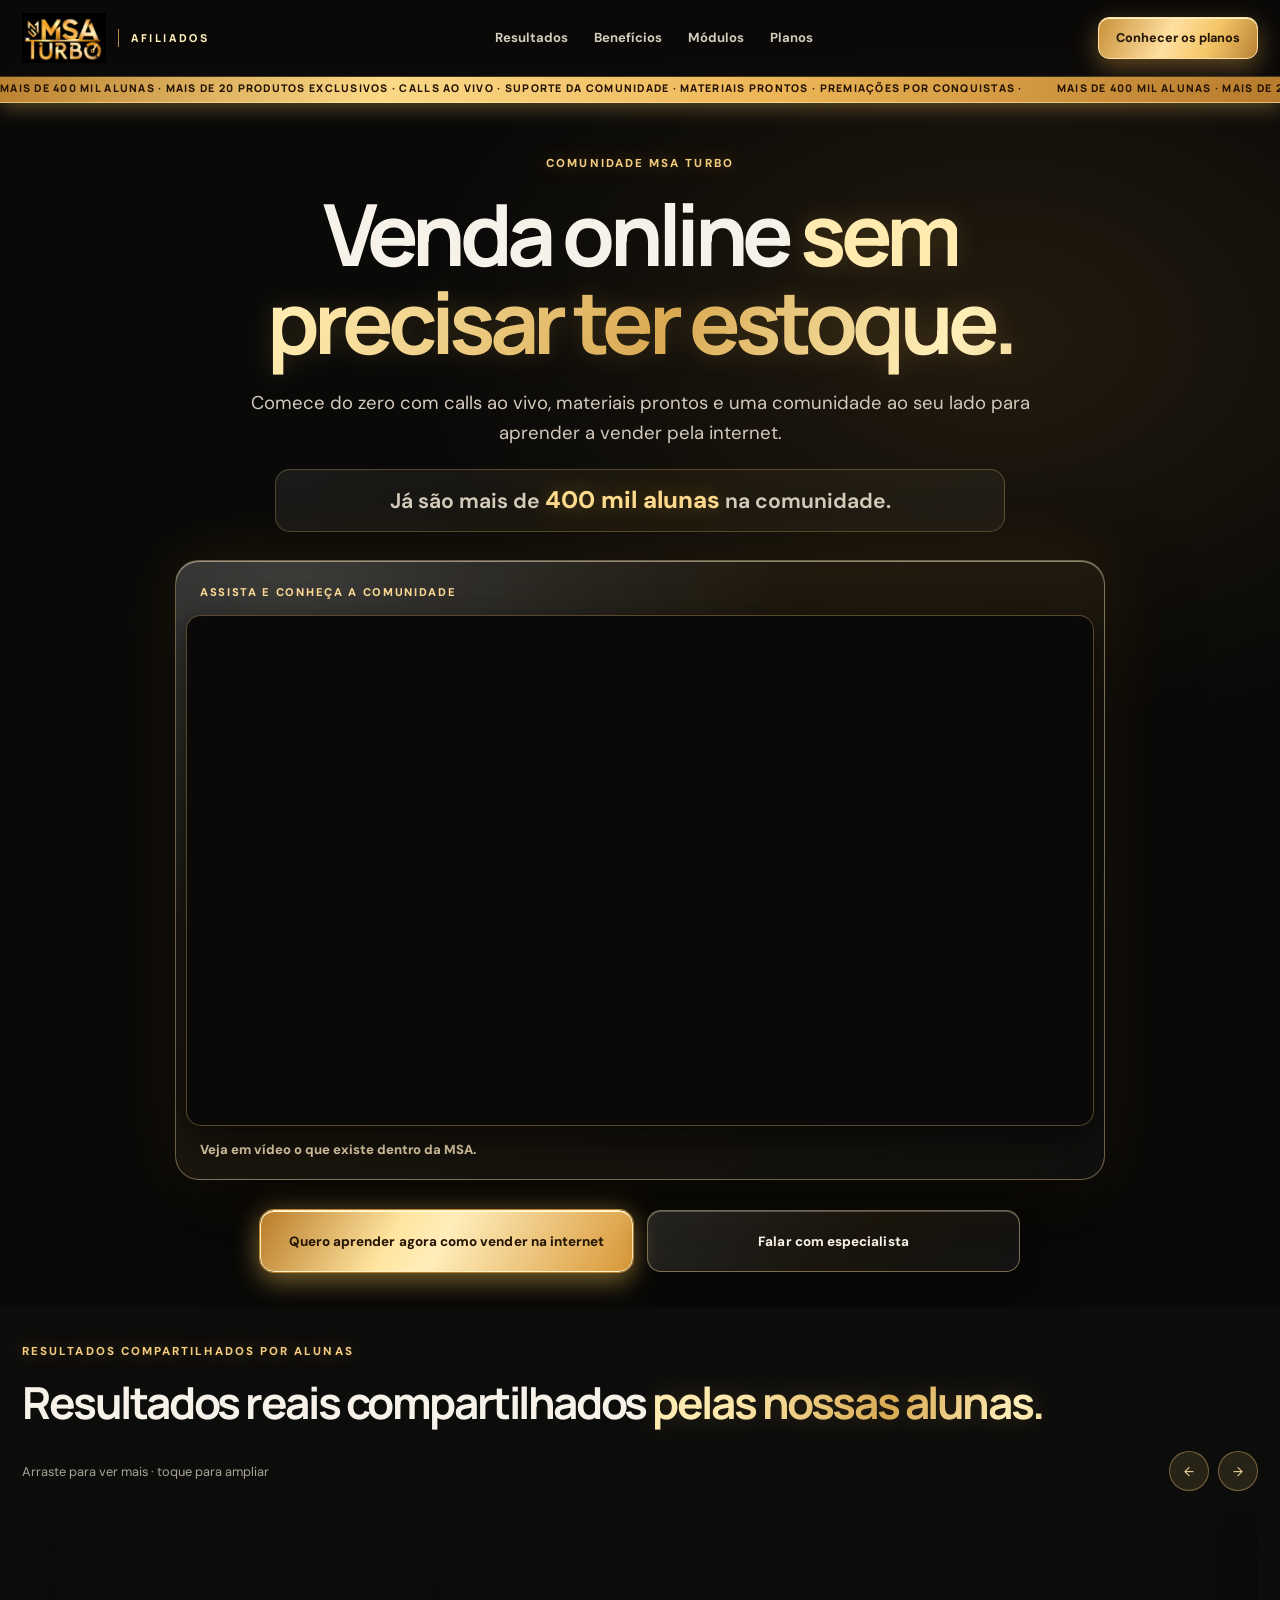
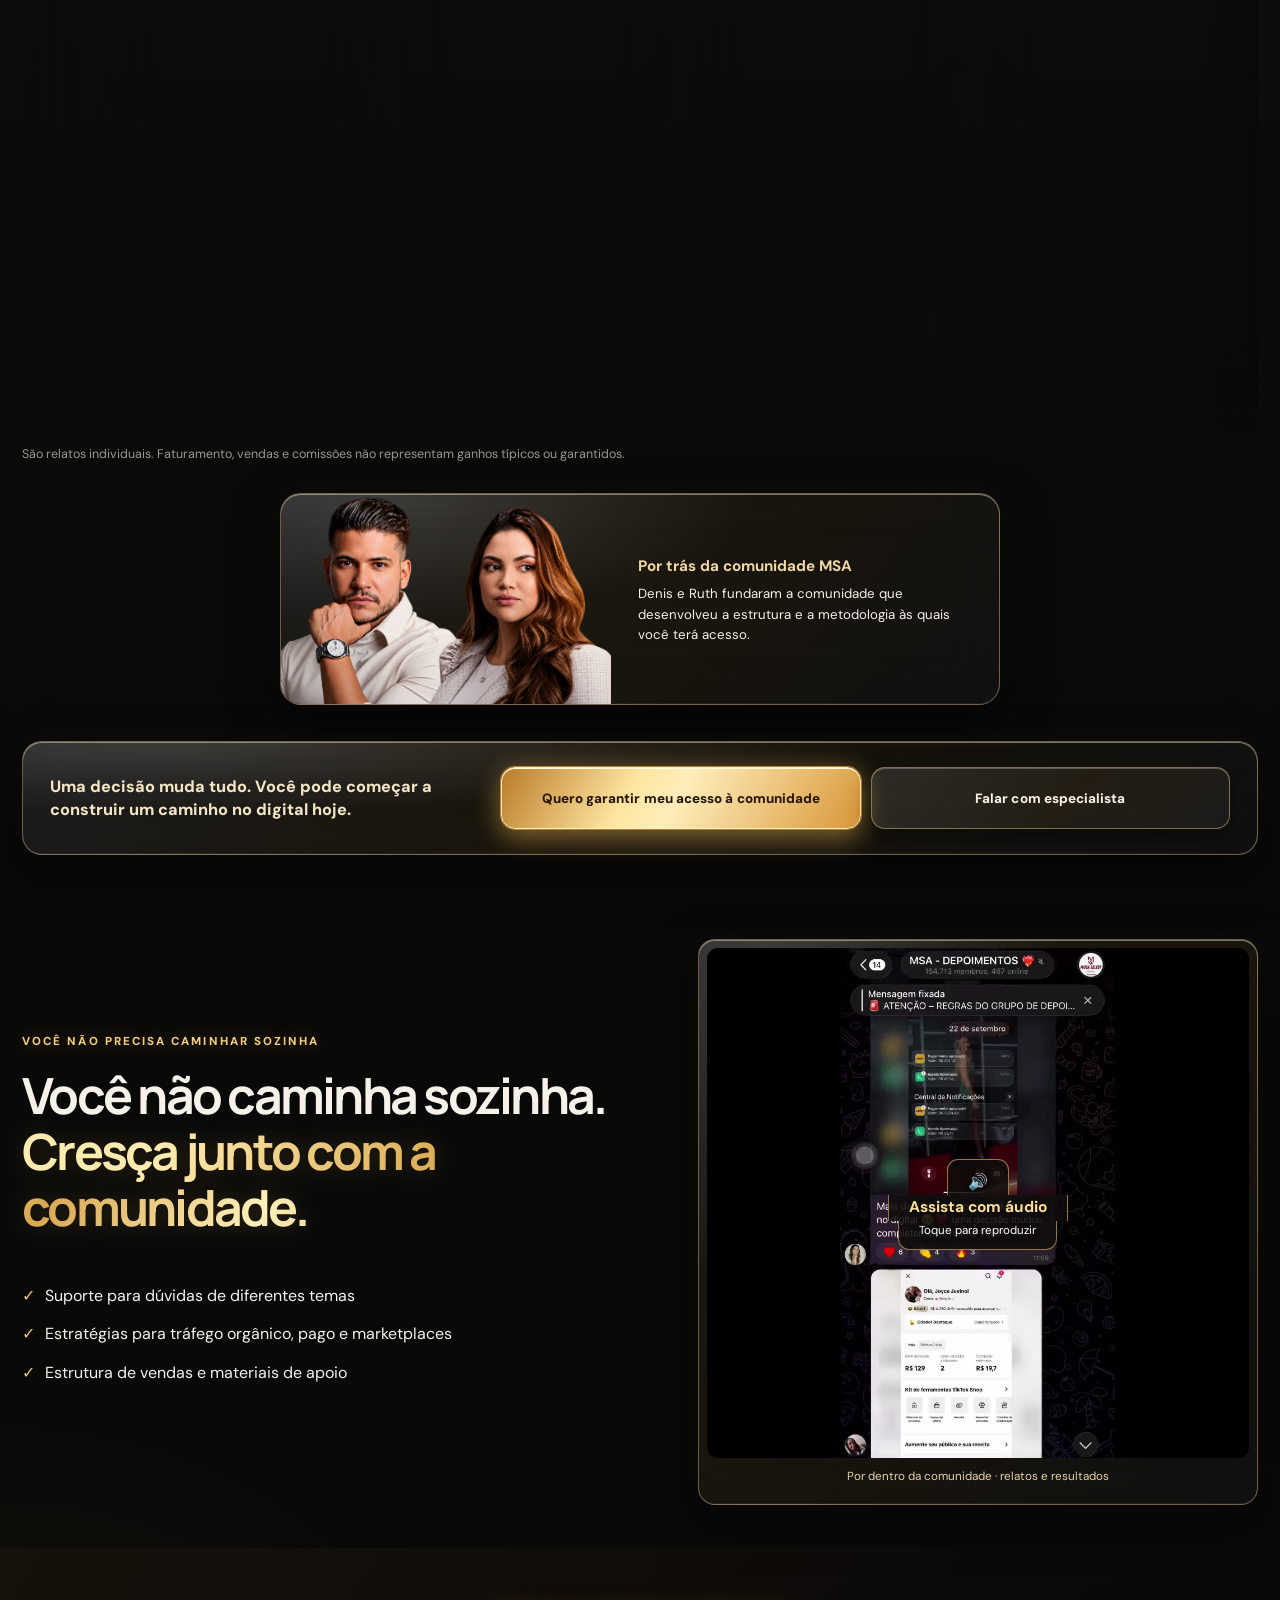
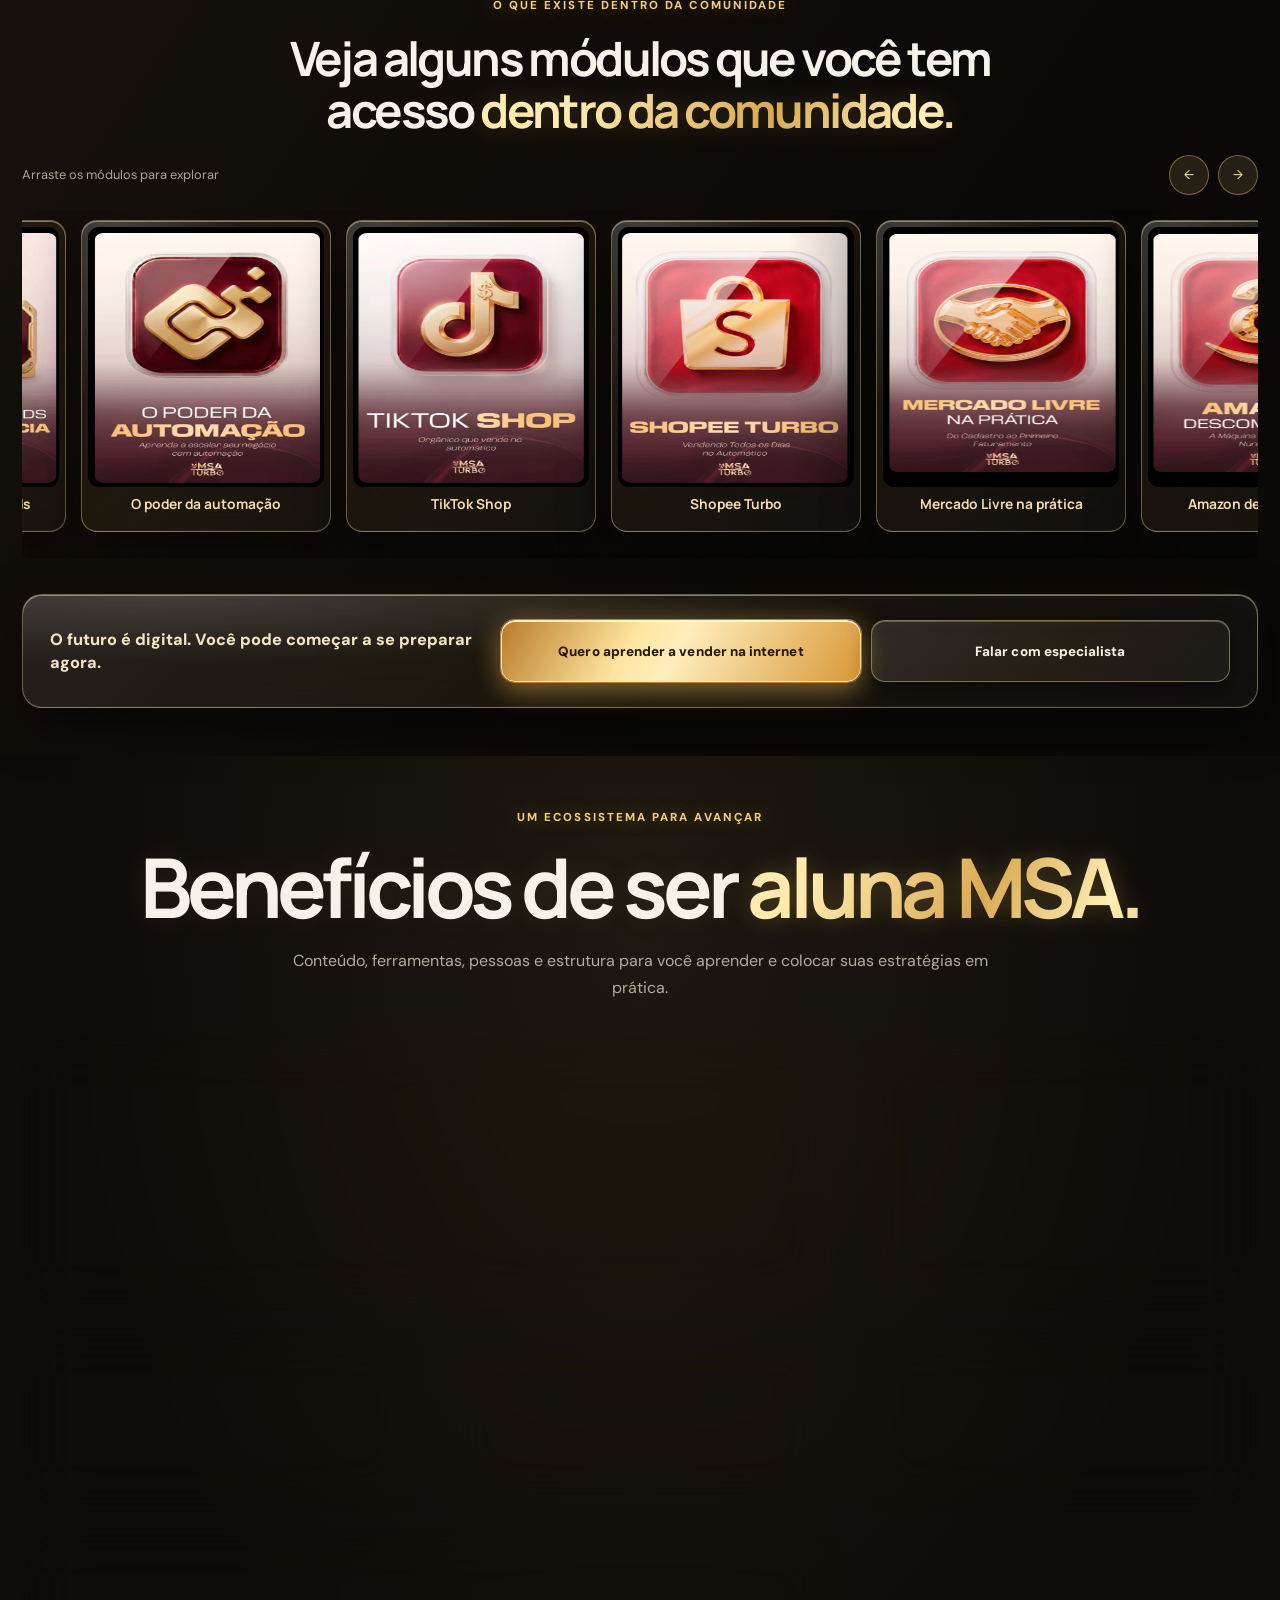
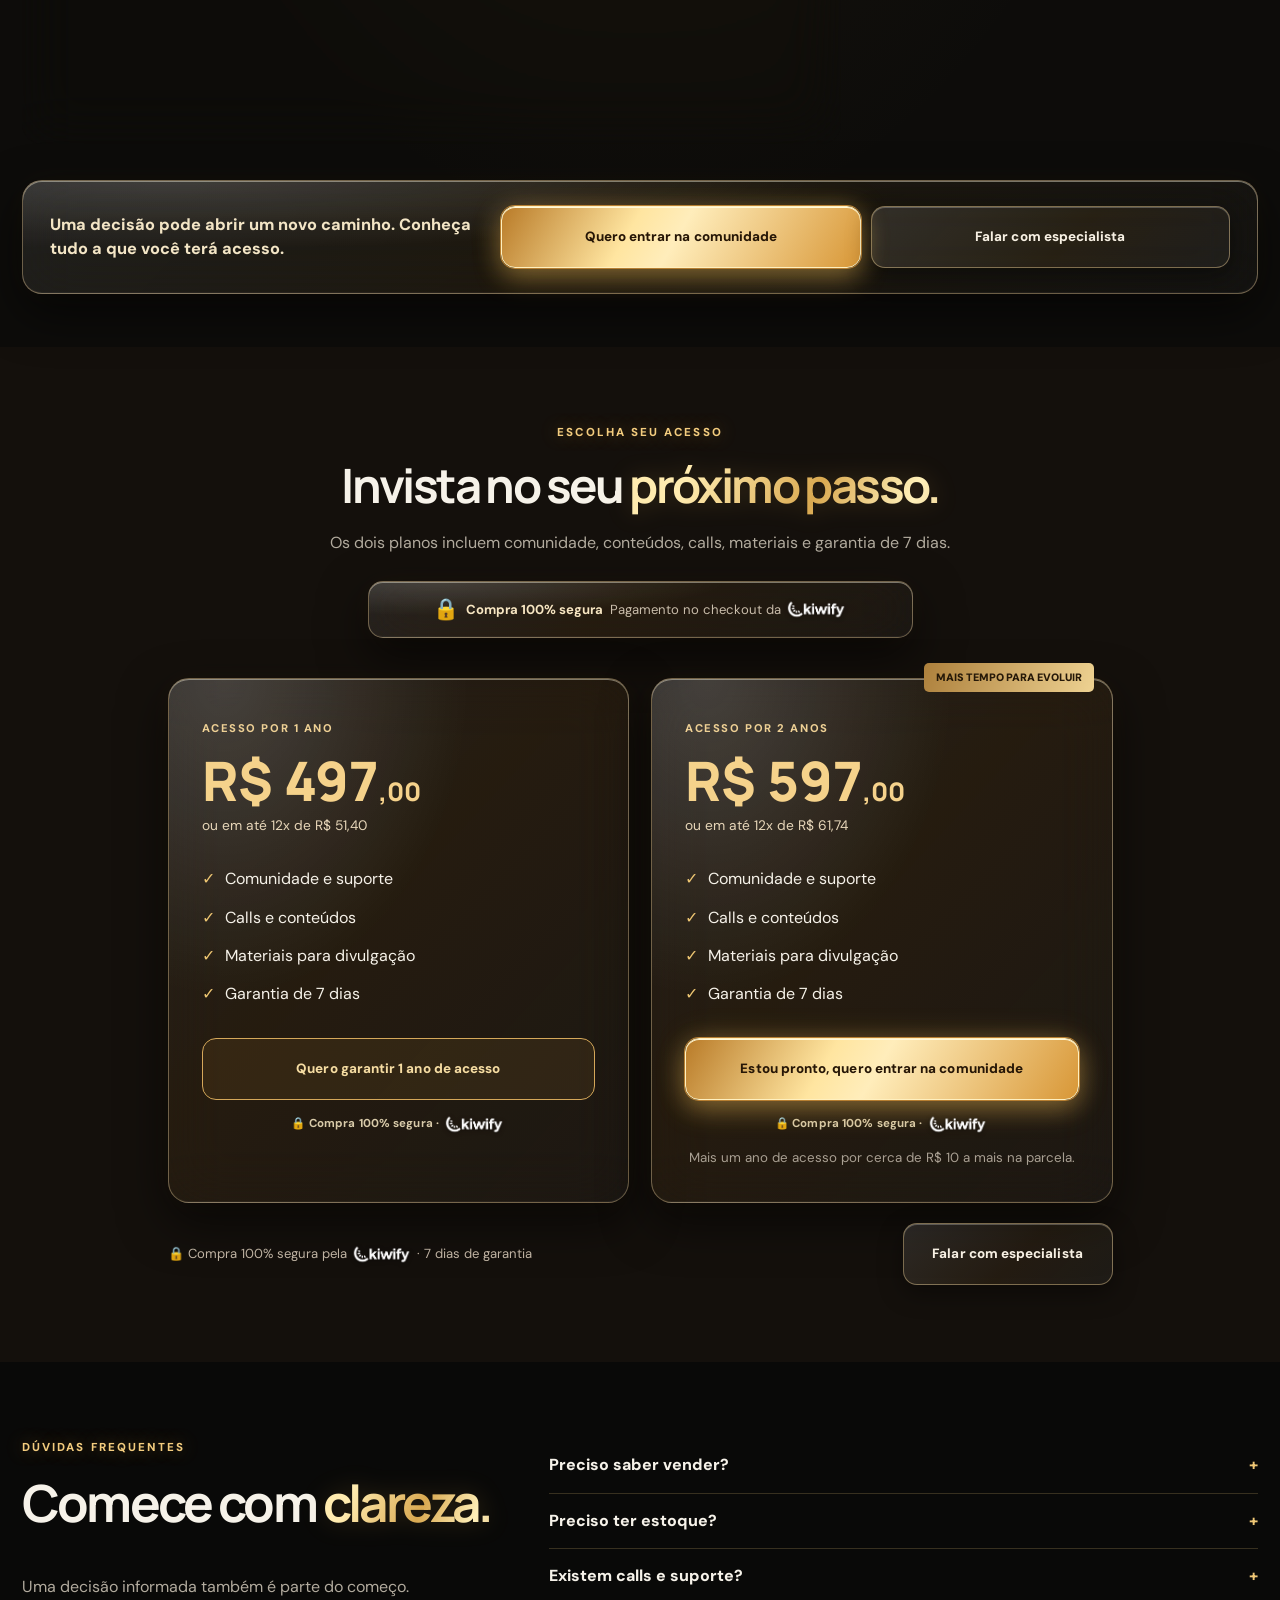
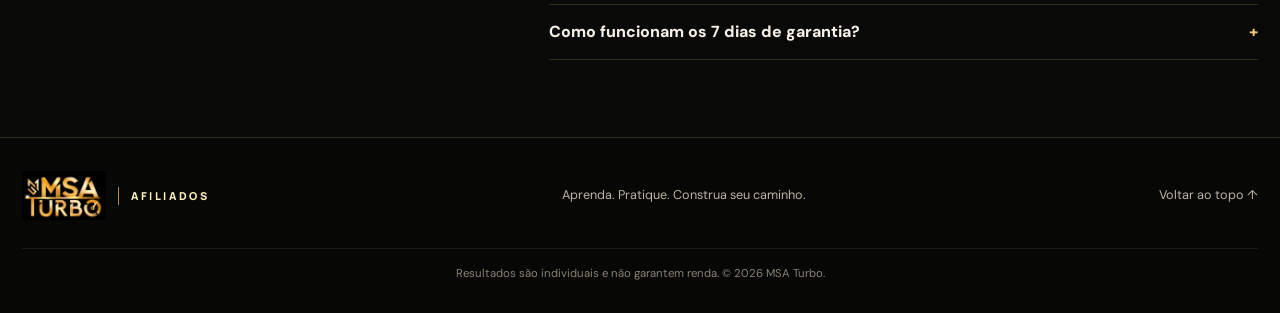
==== commit c9af1bc4: "final" ====
--- a/index.html
+++ b/index.html
@@ -10,15 +10,15 @@
 n.push=n;n.loaded=!0;n.version='2.0';n.queue=[];t=b.createElement(e);t.async=!0;
 t.src=v;s=b.getElementsByTagName(e)[0];s.parentNode.insertBefore(t,s)}
 (window,document,'script','https://connect.facebook.net/en_US/fbevents.js');
-fbq('init','1089549670242762');
+fbq('init','1419383392444710');
 fbq('track','PageView');
 </script>
 <link rel="preconnect" href="https://fonts.googleapis.com"><link rel="preconnect" href="https://fonts.gstatic.com" crossorigin>
 <link href="https://fonts.googleapis.com/css2?family=DM+Sans:wght@400;500;600;700;800&family=Manrope:wght@500;600;700;800&display=swap" rel="stylesheet">
-<link rel="stylesheet" href="styles.css?v=21"><script src="config.js" defer></script><script src="script.js?v=18" defer></script>
-</head><body id="inicio"><noscript><img height="1" width="1" style="display:none" src="https://www.facebook.com/tr?id=1089549670242762&amp;ev=PageView&amp;noscript=1" alt=""></noscript><a class="skip" href="#conteudo">Pular para o conteúdo</a>
+<link rel="stylesheet" href="styles.css?v=22"><script src="config.js" defer></script><script src="script.js?v=18" defer></script>
+</head><body id="inicio"><noscript><img height="1" width="1" style="display:none" src="https://www.facebook.com/tr?id=1419383392444710&amp;ev=PageView&amp;noscript=1" alt=""></noscript><a class="skip" href="#conteudo">Pular para o conteúdo</a>
 <header class="header"><div class="container header-inner"><a class="brand" href="#inicio" aria-label="MSA Turbo Afiliados, voltar ao início"><img src="logo-msa-turbo.png" alt="MSA Turbo"><span>AFILIADOS</span></a><nav aria-label="Navegação principal"><a href="#resultados">Resultados</a><a href="#beneficios">Benefícios</a><a href="#modulos">Módulos</a><a href="#planos">Planos</a></nav><a class="header-cta" href="#planos">Conhecer os planos</a></div></header><div class="ticker" aria-label="Mais de 400 mil alunas, mais de 20 produtos exclusivos, calls ao vivo, suporte da comunidade, materiais prontos e premiações por conquistas"><div class="ticker-track" aria-hidden="true"><span>MAIS DE 400 MIL ALUNAS · MAIS DE 20 PRODUTOS EXCLUSIVOS · CALLS AO VIVO · SUPORTE DA COMUNIDADE · MATERIAIS PRONTOS · PREMIAÇÕES POR CONQUISTAS · </span><span>MAIS DE 400 MIL ALUNAS · MAIS DE 20 PRODUTOS EXCLUSIVOS · CALLS AO VIVO · SUPORTE DA COMUNIDADE · MATERIAIS PRONTOS · PREMIAÇÕES POR CONQUISTAS · </span></div></div>
-<aside class="payment-rail" aria-label="Registros de pagamentos aprovados"><div class="payment-notice" role="img" aria-label="Registro de pagamento aprovado: R$ 259,37"><span class="payment-icon" aria-hidden="true">HEST</span><span class="payment-copy"><b>Pagamento aprovado!</b><small>Valor: R$ 259,37</small></span><span class="payment-time" aria-hidden="true">22:20</span></div><div class="payment-notice" role="img" aria-label="Registro de pagamento aprovado: R$ 189,03"><span class="payment-icon" aria-hidden="true">HEST</span><span class="payment-copy"><b>Pagamento aprovado!</b><small>Valor: R$ 189,03</small></span><span class="payment-time" aria-hidden="true">há 32 min</span></div><div class="payment-notice" role="img" aria-label="Registro de pagamento aprovado: R$ 87,65"><span class="payment-icon" aria-hidden="true">HEST</span><span class="payment-copy"><b>Pagamento aprovado!</b><small>Valor: R$ 87,65</small></span><span class="payment-time" aria-hidden="true">há 30 min</span></div></aside><main id="conteudo">
+<main id="conteudo">
 <section class="hero container"><div class="hero-copy"><p class="eyebrow">COMUNIDADE MSA TURBO</p><h1>Venda online <em>sem precisar ter estoque.</em></h1><p class="lead">Comece do zero com calls ao vivo, materiais prontos e uma comunidade ao seu lado para aprender a vender pela internet.</p><p class="hero-about">Já são mais de <strong>400 mil alunas</strong> na comunidade.</p></div><div class="hero-visual glass"><span class="hero-label">ASSISTA E CONHEÇA A COMUNIDADE</span><div class="hero-youtube"><iframe src="https://www.youtube-nocookie.com/embed/eA6jQ9mt9m0?rel=0" title="Vídeo de apresentação da comunidade MSA" loading="lazy" allow="accelerometer; autoplay; clipboard-write; encrypted-media; gyroscope; picture-in-picture; web-share" referrerpolicy="strict-origin-when-cross-origin" allowfullscreen></iframe></div><div class="hero-caption">Veja em vídeo o que existe dentro da MSA.</div></div><div class="hero-cta cta-actions"><a class="button button-gold" href="#planos">Quero aprender agora como vender na internet</a><a class="button button-whatsapp" data-whatsapp href="#">Falar com especialista</a></div></section>
 <section class="results section" id="resultados"><div class="container"><div class="section-heading"><p class="eyebrow">RESULTADOS COMPARTILHADOS POR ALUNAS</p><h2>Resultados reais compartilhados <em>pelas nossas alunas.</em></h2></div><div class="carousel-bar"><span>Arraste para ver mais · toque para ampliar</span><div><button type="button" data-slide="proof-carousel" data-direction="-1" aria-label="Resultado anterior">←</button><button type="button" data-slide="proof-carousel" data-direction="1" aria-label="Próximo resultado">→</button></div></div><div class="proof-carousel drag-scroll" id="proof-carousel" aria-label="Carrossel de resultados e depoimentos"><button class="proof-card glass" type="button" data-image="relato-familia.jpeg" data-alt="Tempo perto da família. Registro enviado por aluna da comunidade"><img src="relato-familia.jpeg" alt="Tempo perto da família" loading="lazy"><span>Tempo perto da família <b aria-hidden="true">↗</b></span></button>
 <button class="proof-card glass" type="button" data-image="relato-primeiro-mes.jpeg" data-alt="O primeiro mês. Registro enviado por aluna da comunidade"><img src="relato-primeiro-mes.jpeg" alt="O primeiro mês" loading="lazy"><span>O primeiro mês <b aria-hidden="true">↗</b></span></button>
@@ -79,7 +79,7 @@
 <article class="module-card glass"><div class="module-art" role="img" aria-label="Módulo As 7 chaves da riqueza" style="--strip:url('modulos-bonus.png');--size:500%;--position:50.000%"></div><h3>As 7 chaves da riqueza</h3></article>
 <article class="module-card glass"><div class="module-art" role="img" aria-label="Módulo Grand Show Gravações" style="--strip:url('modulos-bonus.png');--size:500%;--position:75.000%"></div><h3>Grand Show Gravações</h3></article>
 <article class="module-card glass"><div class="module-art" role="img" aria-label="Módulo Desafio 7:07" style="--strip:url('modulos-bonus.png');--size:500%;--position:100.000%"></div><h3>Desafio 7:07</h3></article></div></div><div class="cta-panel glass"><p>O futuro é digital. Você pode começar a se preparar agora.</p><div class="cta-actions"><a class="button button-gold" href="#planos">Quero aprender a vender na internet</a><a class="button button-whatsapp" href="#" data-whatsapp>Falar com especialista</a></div></div></div></section>
-<section class="section benefits" id="beneficios"><div class="container"><div class="section-heading center"><p class="eyebrow">UM ECOSSISTEMA PARA AVANÇAR</p><h2>Benefícios de ser <em>aluna MSA.</em></h2><p>Conteúdo, ferramentas, pessoas e estrutura para você aprender e colocar suas estratégias em prática.</p></div><div class="benefits-grid"><article class="benefit-card benefit-feature glass"><span class="benefit-icon" aria-hidden="true">✦</span><p class="eyebrow">ACESSO EXCLUSIVO</p><h3>Mais de <em>20 produtos</em> ocultos, virais e validados.</h3><p>Um catálogo exclusivo da comunidade, com estrutura para vender sem estoque e entregar em todo o Brasil. Você se concentra na divulgação; a comunidade cuida da logística, do envio, do frete e do SAC.</p></article><article class="benefit-card glass"><span class="benefit-icon" aria-hidden="true">◈</span><h3>Ferramentas e automação</h3><p>Apoio para usar ferramentas e automatizar partes do atendimento e da operação.</p></article><article class="benefit-card glass"><span class="benefit-icon" aria-hidden="true">◎</span><h3>Liberdade financeira e geográfica</h3><p>Aprenda estratégias para construir renda e trabalhar de onde estiver. Seus resultados dependem das suas ações, sem promessa de ganho.</p></article><article class="benefit-card glass"><span class="benefit-icon" aria-hidden="true">▦</span><h3>Conteúdo abrangente</h3><p>Estratégias para marketplaces, redes sociais, tráfego orgânico e pago, além de materiais prontos de divulgação.</p></article><article class="benefit-card glass"><span class="benefit-icon" aria-hidden="true">✧</span><h3>Suporte e comunidade</h3><p>Calls ao vivo e um grupo de alunas compartilhando dúvidas, aprendizados e resultados. Um suporte eleito o melhor do Brasil na área.</p></article><article class="benefit-card benefit-rewards glass"><span class="benefit-icon" aria-hidden="true">✷</span><h3>Premiações por conquistas</h3><p>Metas de faturamento podem dar acesso a viagens para Paris (R$ 500 mil), Dubai (R$ 1 milhão) e Grécia (R$ 5 milhões). Há também viagens nacionais e internacionais, cruzeiros e sorteios de produtos, iPhones e computadores em ações da comunidade.</p><small>Premiações sujeitas às regras oficiais, critérios de elegibilidade e disponibilidade. Faturamento não é lucro.</small></article></div><div class="cta-panel glass"><p>Uma decisão pode abrir um novo caminho. Conheça tudo a que você terá acesso.</p><div class="cta-actions"><a class="button button-gold" href="#planos">Quero entrar na comunidade</a><a class="button button-whatsapp" data-whatsapp href="#">Falar com especialista</a></div></div></div></section><section class="section pricing" id="planos"><div class="container"><div class="section-heading center"><p class="eyebrow">ESCOLHA SEU ACESSO</p><h2>Invista no seu <em>próximo passo.</em></h2><p>Os dois planos incluem comunidade, conteúdos, calls, materiais e garantia de 7 dias.</p></div><div class="secure-purchase glass"><span class="secure-lock" aria-hidden="true">🔒</span><strong>Compra 100% segura</strong><span>Pagamento no checkout da <img src="logo-kiwify.png" alt="Kiwify" class="kiwify-logo" width="62" height="22" style="display:inline-block;width:62px;height:22px;max-width:62px;object-fit:contain;vertical-align:middle"></span></div><div class="plans"><article class="plan glass"><span class="plan-eyebrow">ACESSO POR 1 ANO</span><h3>1 ano para aprender e praticar</h3><div class="price">R$ 497<span>,00</span></div><p class="installments">ou em até 12x de R$ 51,40</p><ul class="checks"><li>Comunidade e suporte</li><li>Calls e conteúdos</li><li>Materiais para divulgação</li><li>Garantia de 7 dias</li></ul><a class="button button-outline" data-checkout="oneYear" href="#">Quero garantir 1 ano de acesso</a><span class="plan-security">🔒 Compra 100% segura · <img src="logo-kiwify.png" alt="Kiwify" class="kiwify-logo" width="62" height="22" style="display:inline-block;width:62px;height:22px;max-width:62px;object-fit:contain;vertical-align:middle"></span></article><article class="plan plan-feature glass"><div class="plan-badge">MAIS TEMPO PARA EVOLUIR</div><span class="plan-eyebrow">ACESSO POR 2 ANOS</span><h3>Mais tempo para testar e crescer</h3><div class="price">R$ 597<span>,00</span></div><p class="installments">ou em até 12x de R$ 61,74</p><ul class="checks"><li>Comunidade e suporte</li><li>Calls e conteúdos</li><li>Materiais para divulgação</li><li>Garantia de 7 dias</li></ul><a class="button button-gold" data-checkout="twoYears" href="#">Estou pronto, quero entrar na comunidade</a><span class="plan-security">🔒 Compra 100% segura · <img src="logo-kiwify.png" alt="Kiwify" class="kiwify-logo" width="62" height="22" style="display:inline-block;width:62px;height:22px;max-width:62px;object-fit:contain;vertical-align:middle"></span><small>Mais um ano de acesso por cerca de R$ 10 a mais na parcela.</small></article></div><div class="pricing-after"><span>🔒 Compra 100% segura pela <img src="logo-kiwify.png" alt="Kiwify" class="kiwify-logo" width="62" height="22" style="display:inline-block;width:62px;height:22px;max-width:62px;object-fit:contain;vertical-align:middle"> · 7 dias de garantia</span><a class="button button-whatsapp" data-whatsapp href="#">Falar com especialista</a></div></div></section>
+<section class="section benefits" id="beneficios"><div class="container"><div class="section-heading center"><p class="eyebrow">UM ECOSSISTEMA PARA AVANÇAR</p><h2>Benefícios de ser <em>aluna MSA.</em></h2><p>Conteúdo, ferramentas, pessoas e estrutura para você aprender e colocar suas estratégias em prática.</p></div><div class="benefits-grid"><article class="benefit-card benefit-feature glass"><span class="benefit-icon" aria-hidden="true">✦</span><p class="eyebrow">ACESSO EXCLUSIVO</p><h3>Mais de <em>20 produtos</em> ocultos, virais e validados.</h3><p>Um catálogo exclusivo da comunidade, com estrutura para vender sem estoque e entregar em todo o Brasil. Você se concentra na divulgação; a comunidade cuida da logística, do envio, do frete e do SAC.</p></article><article class="benefit-card glass"><span class="benefit-icon" aria-hidden="true">◈</span><h3>Ferramentas e automação</h3><p>Apoio para usar ferramentas e automatizar partes do atendimento e da operação.</p></article><article class="benefit-card glass"><span class="benefit-icon" aria-hidden="true">◎</span><h3>Liberdade financeira e geográfica</h3><p>Aprenda estratégias para construir renda e trabalhar de onde estiver. Seus resultados dependem das suas ações, sem promessa de ganho.</p></article><article class="benefit-card glass"><span class="benefit-icon" aria-hidden="true">▦</span><h3>Conteúdo abrangente</h3><p>Estratégias para marketplaces, redes sociais, tráfego orgânico e pago, além de materiais prontos de divulgação.</p></article><article class="benefit-card glass"><span class="benefit-icon" aria-hidden="true">✧</span><h3>Suporte e comunidade</h3><p>Calls ao vivo e um grupo de alunas compartilhando dúvidas, aprendizados e resultados. Um suporte eleito o melhor do Brasil na área.</p></article><article class="benefit-card benefit-rewards glass"><span class="benefit-icon" aria-hidden="true">✷</span><h3>Premiações por conquistas</h3><p>Metas de faturamento podem dar acesso a viagens para Paris (R$ 500 mil), Dubai (R$ 1 milhão) e Grécia (R$ 5 milhões). Há também viagens nacionais e internacionais, cruzeiros e sorteios de produtos, iPhones e computadores em ações da comunidade.</p><small>Premiações sujeitas às regras oficiais, critérios de elegibilidade e disponibilidade. Faturamento não é lucro.</small></article></div><div class="cta-panel glass"><p>Uma decisão pode abrir um novo caminho. Conheça tudo a que você terá acesso.</p><div class="cta-actions"><a class="button button-gold" href="#planos">Quero entrar na comunidade</a><a class="button button-whatsapp" data-whatsapp href="#">Falar com especialista</a></div></div></div></section><section class="section pricing" id="planos"><div class="container"><div class="section-heading center"><p class="eyebrow">ESCOLHA SEU ACESSO</p><h2>Invista no seu <em>próximo passo.</em></h2><p>Os dois planos incluem comunidade, conteúdos, calls, materiais e garantia de 7 dias.</p></div><div class="secure-purchase glass"><span class="secure-lock" aria-hidden="true">🔒</span><strong>Compra 100% segura</strong><span>Pagamento no checkout da <img src="logo-kiwify.png" alt="Kiwify" class="kiwify-logo" width="62" height="22" style="display:inline-block;width:62px;height:22px;max-width:62px;object-fit:contain;vertical-align:middle"></span></div><div class="plans"><article class="plan glass"><span class="plan-eyebrow">ACESSO POR 1 ANO</span><div class="price">R$ 497<span>,00</span></div><p class="installments">ou em até 12x de R$ 51,40</p><ul class="checks"><li>Comunidade e suporte</li><li>Calls e conteúdos</li><li>Materiais para divulgação</li><li>Garantia de 7 dias</li></ul><a class="button button-outline" data-checkout="oneYear" href="#">Quero garantir 1 ano de acesso</a><span class="plan-security">🔒 Compra 100% segura · <img src="logo-kiwify.png" alt="Kiwify" class="kiwify-logo" width="62" height="22" style="display:inline-block;width:62px;height:22px;max-width:62px;object-fit:contain;vertical-align:middle"></span></article><article class="plan plan-feature glass"><div class="plan-badge">MAIS TEMPO PARA EVOLUIR</div><span class="plan-eyebrow">ACESSO POR 2 ANOS</span><div class="price">R$ 597<span>,00</span></div><p class="installments">ou em até 12x de R$ 61,74</p><ul class="checks"><li>Comunidade e suporte</li><li>Calls e conteúdos</li><li>Materiais para divulgação</li><li>Garantia de 7 dias</li></ul><a class="button button-gold" data-checkout="twoYears" href="#">Estou pronto, quero entrar na comunidade</a><span class="plan-security">🔒 Compra 100% segura · <img src="logo-kiwify.png" alt="Kiwify" class="kiwify-logo" width="62" height="22" style="display:inline-block;width:62px;height:22px;max-width:62px;object-fit:contain;vertical-align:middle"></span><small>Mais um ano de acesso por cerca de R$ 10 a mais na parcela.</small></article></div><div class="pricing-after"><span>🔒 Compra 100% segura pela <img src="logo-kiwify.png" alt="Kiwify" class="kiwify-logo" width="62" height="22" style="display:inline-block;width:62px;height:22px;max-width:62px;object-fit:contain;vertical-align:middle"> · 7 dias de garantia</span><a class="button button-whatsapp" data-whatsapp href="#">Falar com especialista</a></div></div></section>
 <section class="section faq" id="duvidas"><div class="container faq-grid"><div><p class="eyebrow">DÚVIDAS FREQUENTES</p><h2>Comece com <em>clareza.</em></h2><p>Uma decisão informada também é parte do começo.</p></div><div class="faq-list"><details><summary>Preciso saber vender?</summary><p>Não. O conteúdo foi pensado para quem começa do zero. Você precisará estudar, praticar e ajustar suas ações.</p></details><details><summary>Preciso ter estoque?</summary><p>Não. É possível aprender a divulgar e vender sem armazenar produtos. A pronta entrega é opcional.</p></details><details><summary>Existem calls e suporte?</summary><p>Sim. A comunidade oferece calls ao vivo e canais de apoio; temas e horários da programação podem variar.</p></details><details><summary>Como funcionam os 7 dias de garantia?</summary><p>Você pode solicitar o reembolso integral em até 7 dias após a compra, conforme as condições da Kiwify.</p></details></div></div></section>
 </main><footer class="footer"><div class="container footer-inner"><a class="brand" href="#inicio"><img src="logo-msa-turbo.png" alt="MSA Turbo"><span>AFILIADOS</span></a><span>Aprenda. Pratique. Construa seu caminho.</span><a href="#inicio">Voltar ao topo ↑</a></div><div class="container footer-bottom">Resultados são individuais e não garantem renda. © <span id="year"></span> MSA Turbo.</div></footer>
 <dialog class="lightbox" id="lightbox" aria-label="Imagem ampliada"><button class="lightbox-close" type="button" aria-label="Fechar imagem">×</button><img alt=""><div class="slice-expanded" role="img" hidden></div></dialog>
--- a/styles.css
+++ b/styles.css
@@ -198,3 +198,14 @@
 .payment-rail .payment-copy small{font-size:.51rem;margin-top:2px}
 .payment-rail .payment-time{font-size:.39rem}
 @media(max-width:740px){.payment-rail{right:4px;top:60%;width:133px;gap:5px;opacity:.48}.payment-rail .payment-notice{min-height:29px;padding:3px 4px;gap:3px}.payment-rail .payment-icon{width:19px;height:19px;font-size:.32rem}.payment-rail .payment-copy b{font-size:.47rem}.payment-rail .payment-copy small{font-size:.44rem}.payment-rail .payment-time{font-size:.33rem}}
+
+/* Fundadores em imagem integral e planos diretos ao preço */
+.payment-rail{display:none!important}
+.results .founder-note{max-width:720px;display:grid;grid-template-columns:minmax(0,46%) minmax(0,1fr);align-items:stretch;gap:0;padding:0;min-height:188px;overflow:hidden}
+.results .founder-note img{width:100%;height:100%;min-height:188px;max-height:240px;object-fit:cover;object-position:center center;align-self:stretch}
+.results .founder-note>div{padding:25px 27px;align-self:center}
+.results .founder-note strong{font-size:.95rem}
+.results .founder-note p{font-size:.83rem;line-height:1.55}
+.plan .plan-eyebrow{display:block;margin:7px 0 16px}
+.plan .price{margin-top:0}
+@media(max-width:740px){.results .founder-note{grid-template-columns:1fr;min-height:0;max-width:560px}.results .founder-note img{width:100%;height:205px;min-height:0;max-height:none;object-position:center 32%}.results .founder-note>div{padding:17px 19px 21px}}
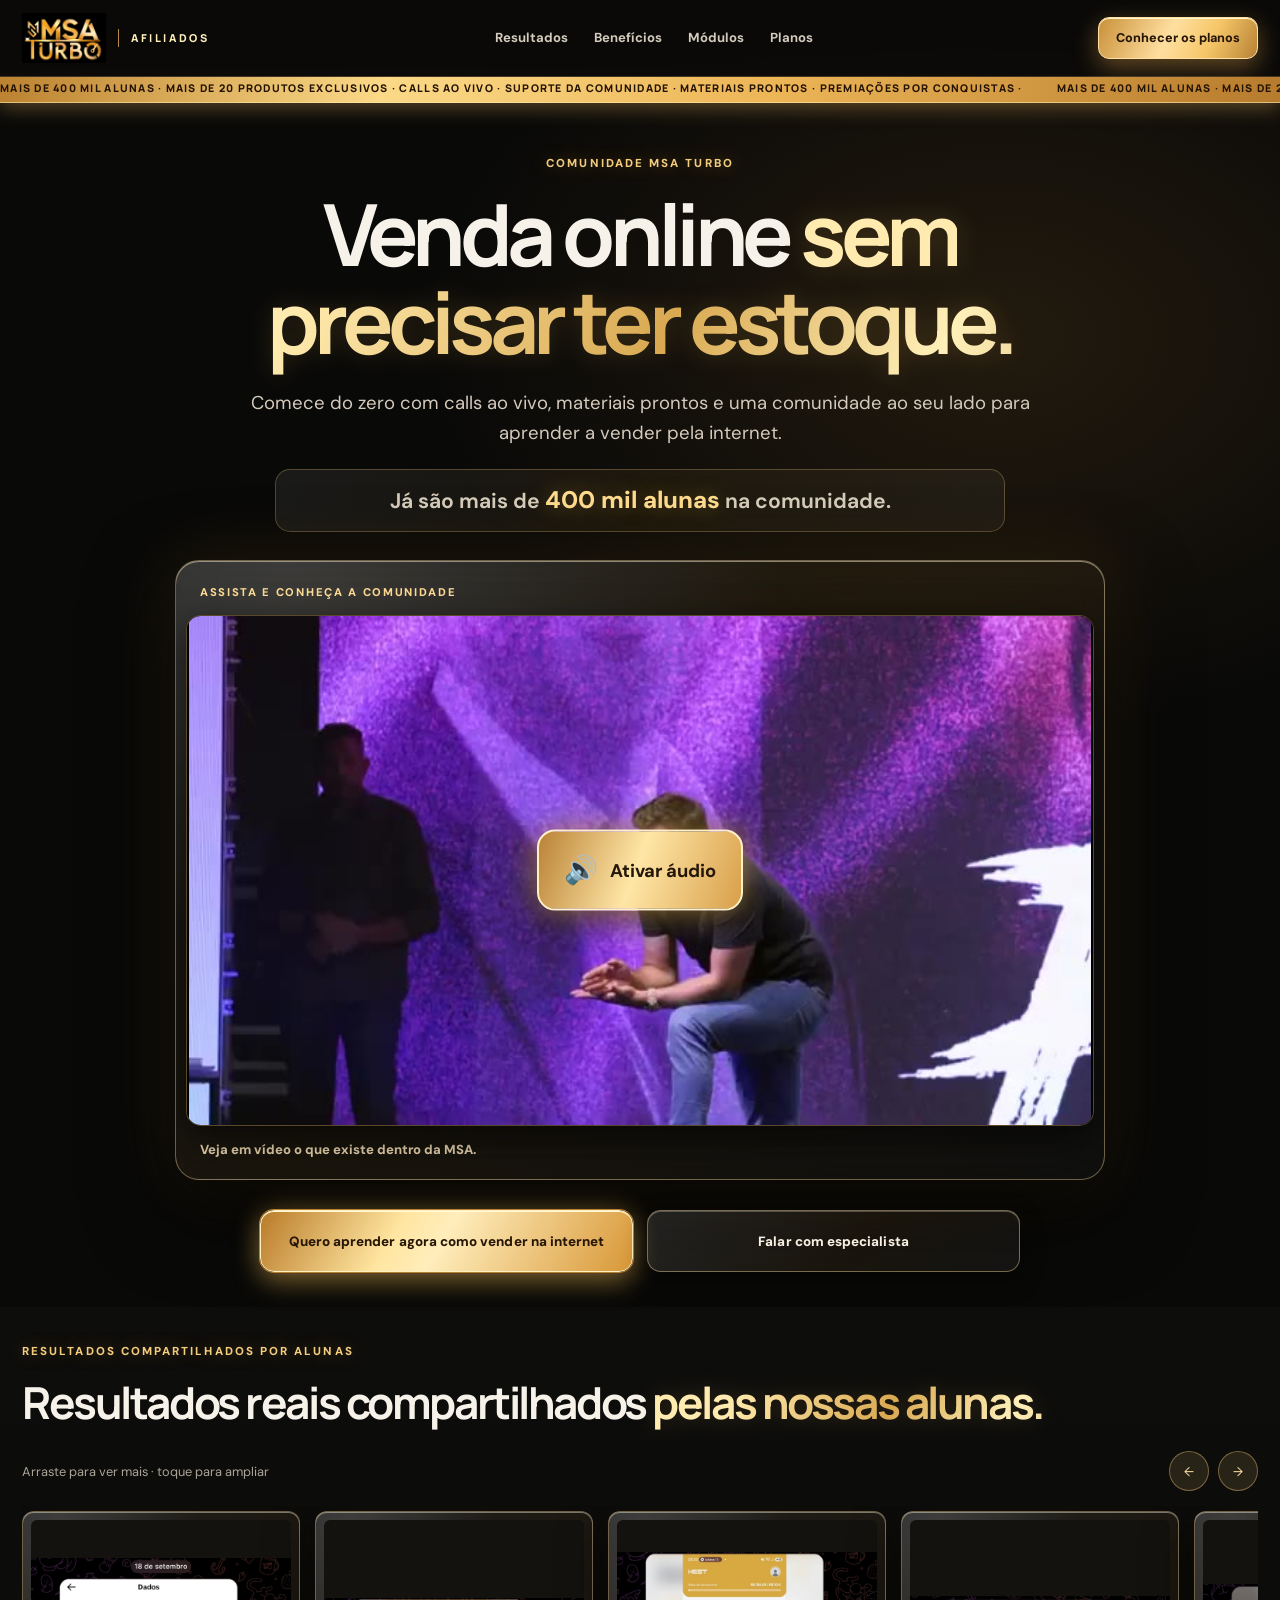
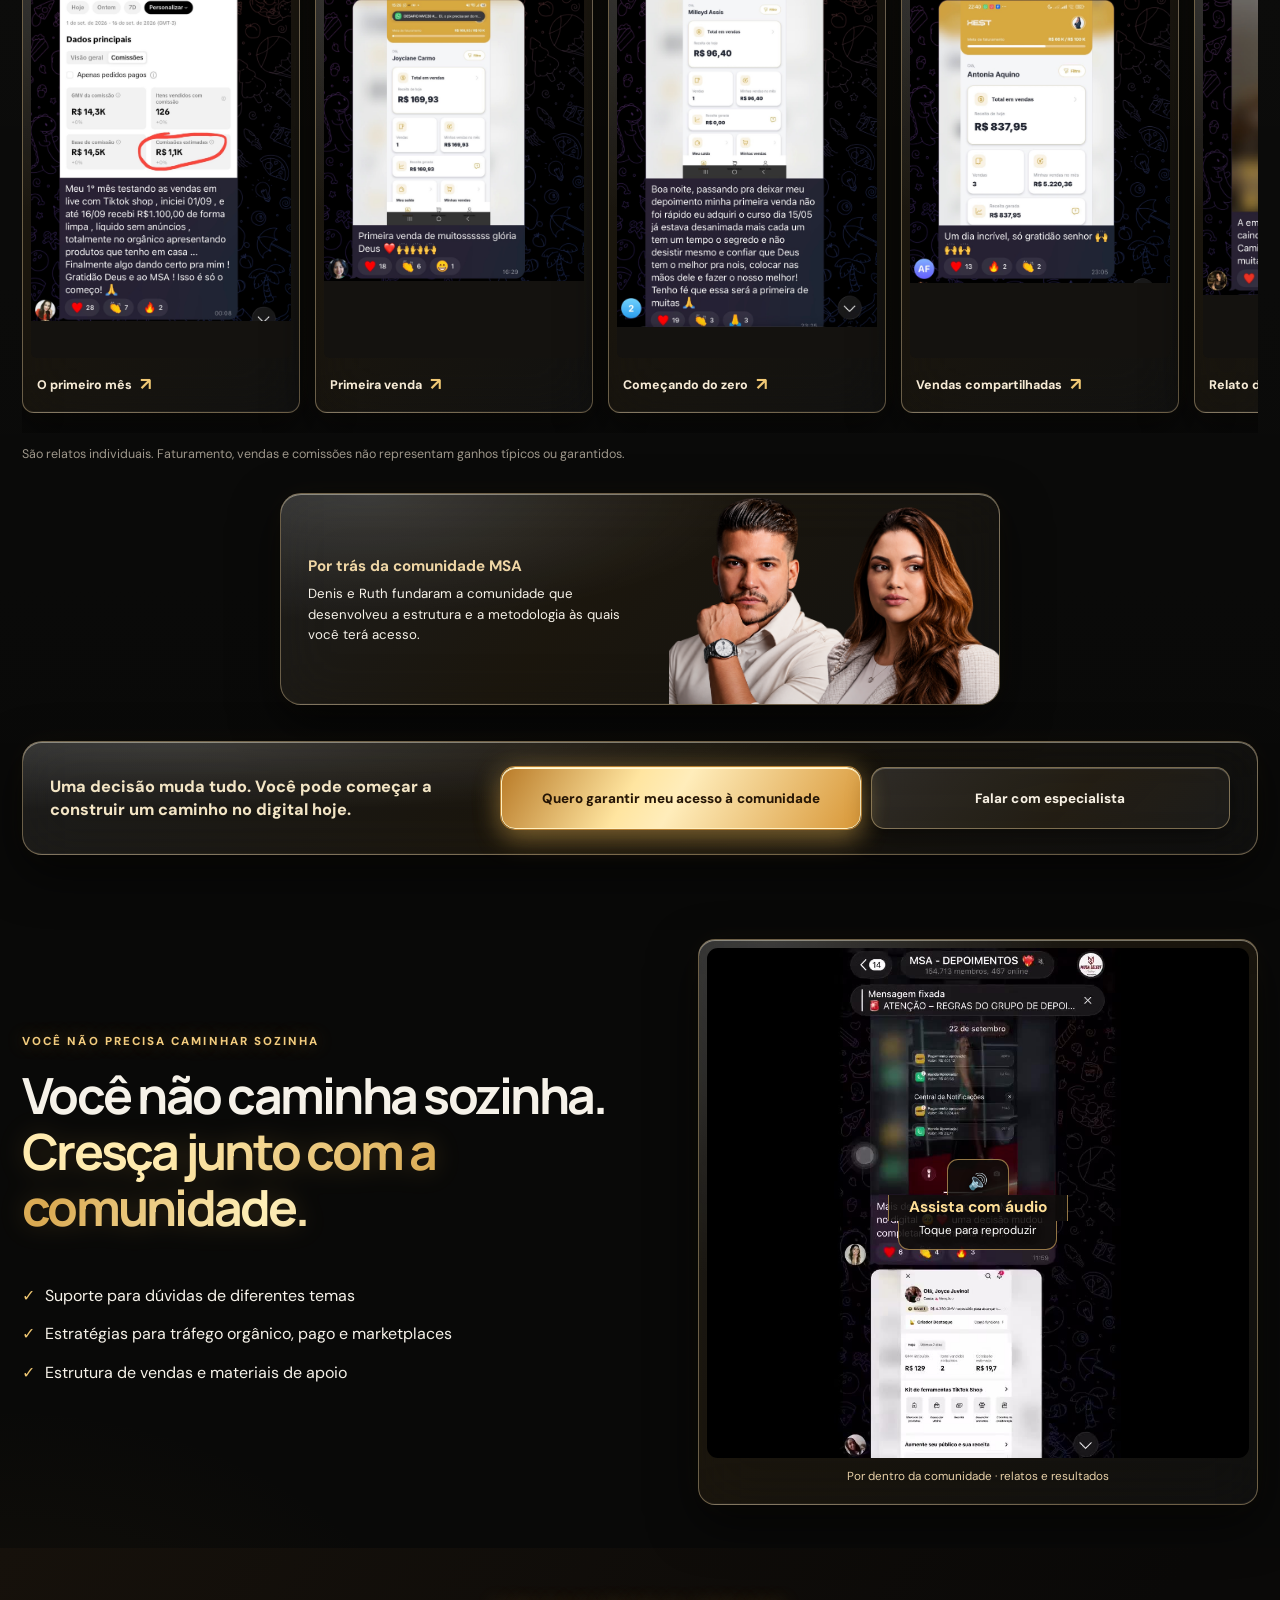
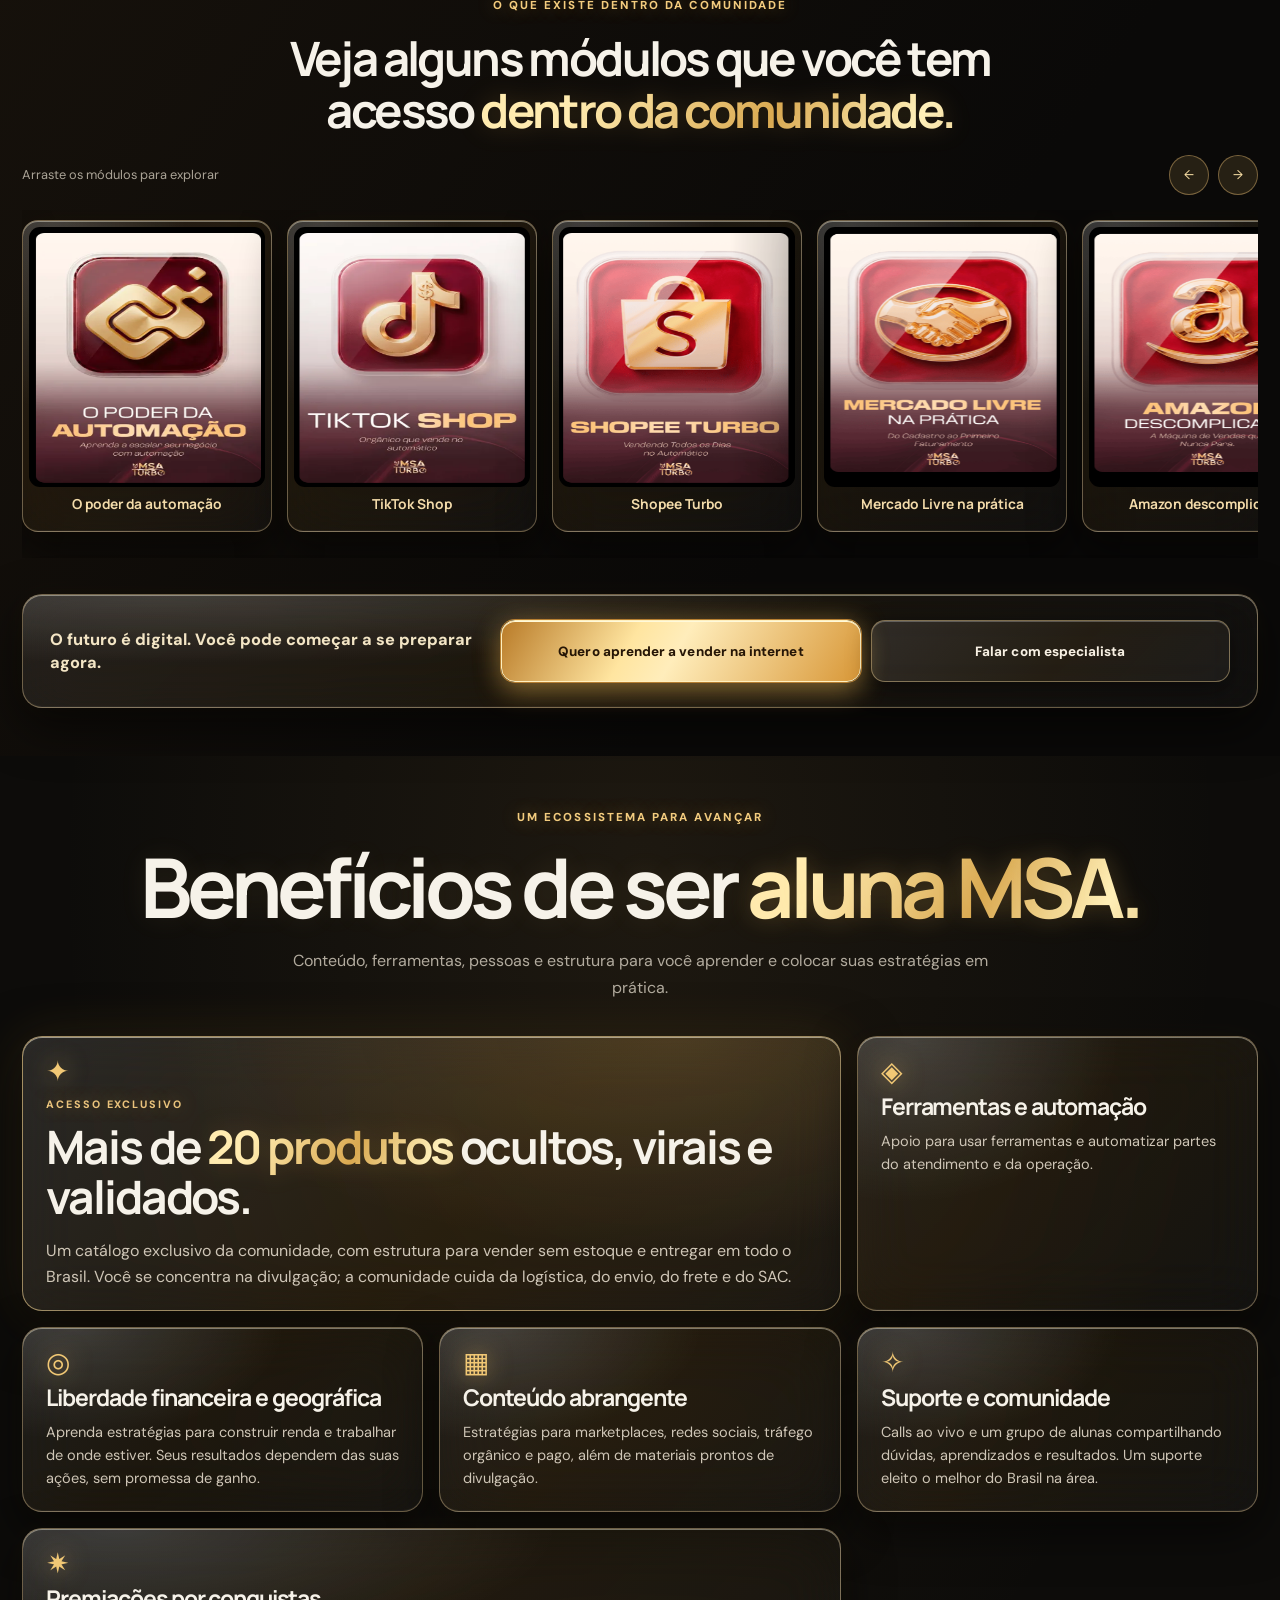
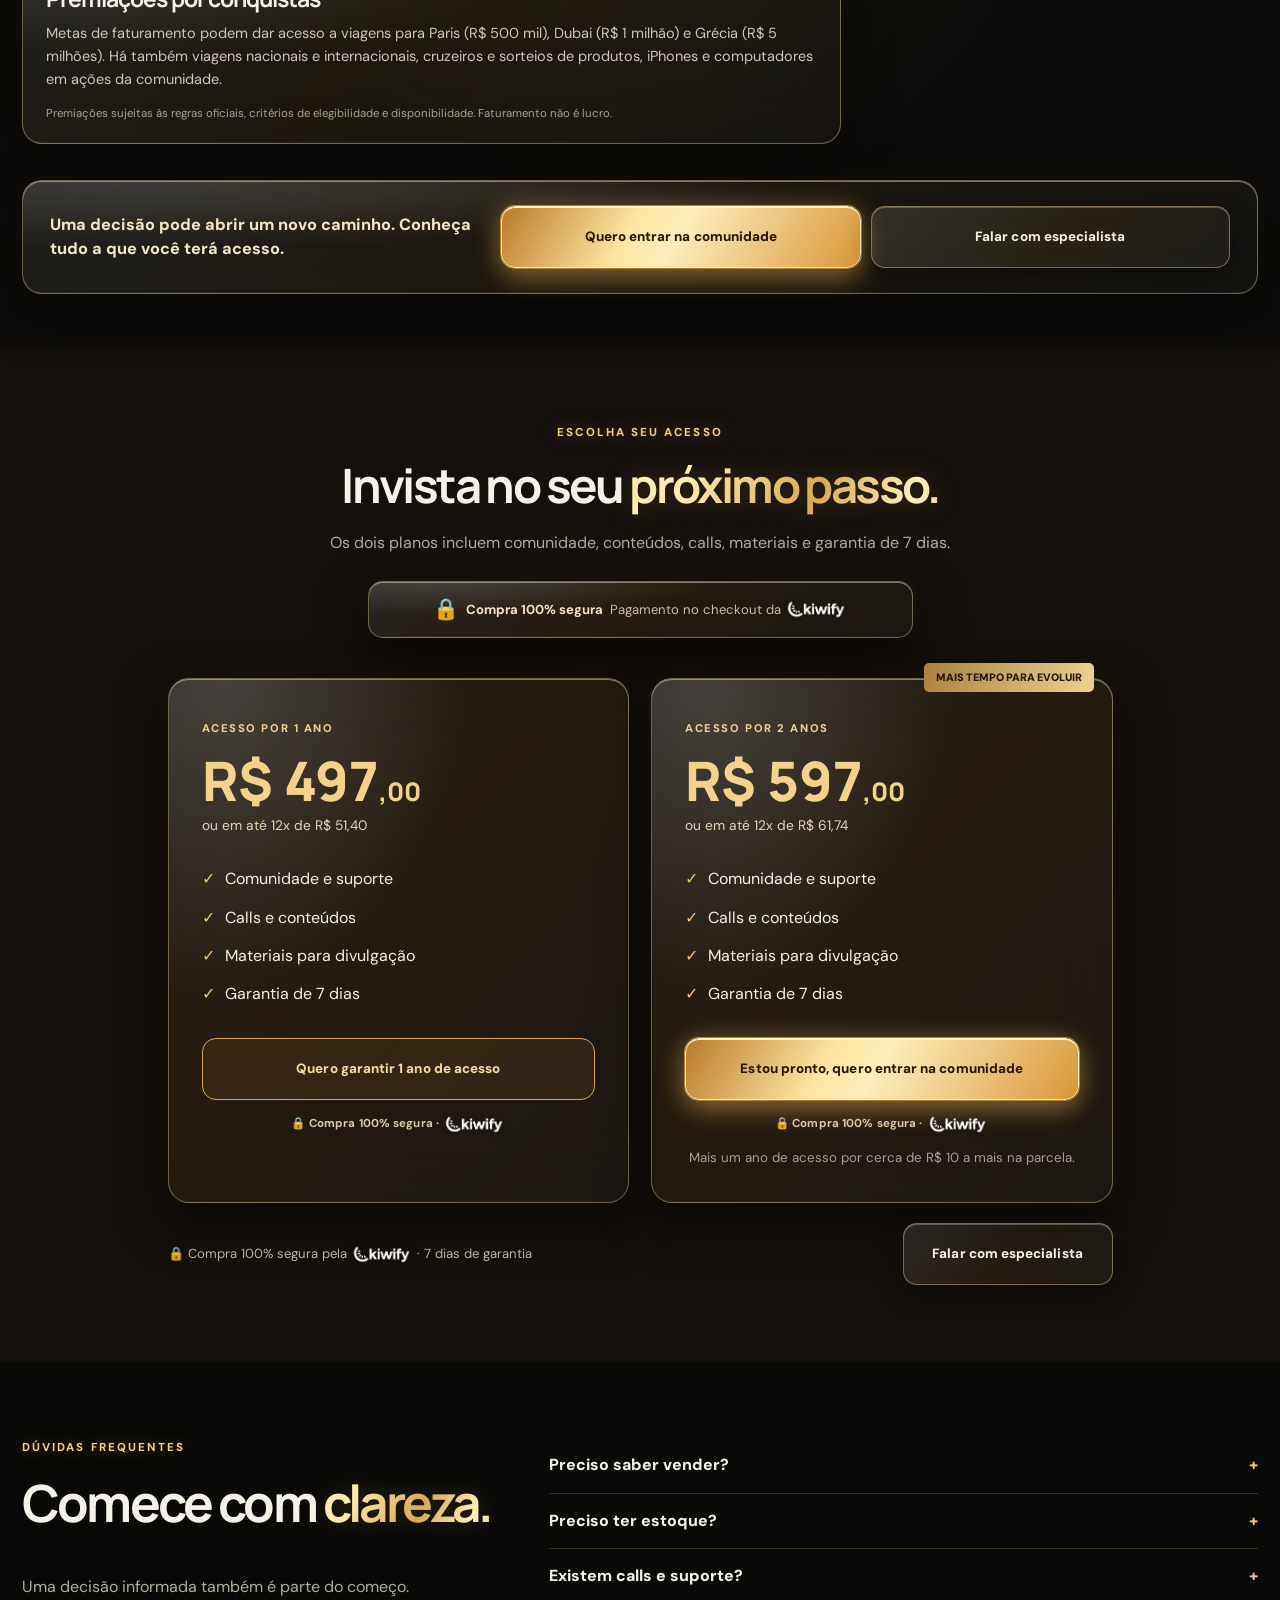
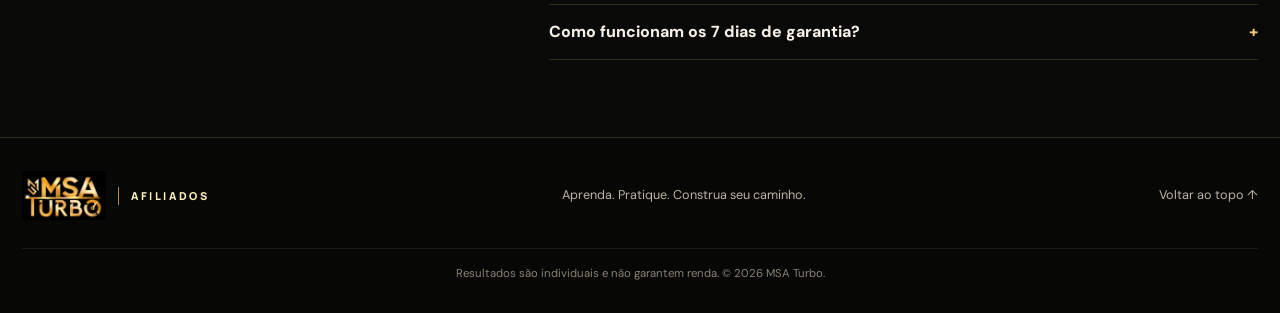
==== commit 05f87a4a: "final" ====
--- a/index.html
+++ b/index.html
@@ -10,16 +10,16 @@
 n.push=n;n.loaded=!0;n.version='2.0';n.queue=[];t=b.createElement(e);t.async=!0;
 t.src=v;s=b.getElementsByTagName(e)[0];s.parentNode.insertBefore(t,s)}
 (window,document,'script','https://connect.facebook.net/en_US/fbevents.js');
-fbq('init','1419383392444710');
+fbq('init','1625292475624583');
 fbq('track','PageView');
 </script>
 <link rel="preconnect" href="https://fonts.googleapis.com"><link rel="preconnect" href="https://fonts.gstatic.com" crossorigin>
 <link href="https://fonts.googleapis.com/css2?family=DM+Sans:wght@400;500;600;700;800&family=Manrope:wght@500;600;700;800&display=swap" rel="stylesheet">
-<link rel="stylesheet" href="styles.css?v=22"><script src="config.js" defer></script><script src="script.js?v=18" defer></script>
-</head><body id="inicio"><noscript><img height="1" width="1" style="display:none" src="https://www.facebook.com/tr?id=1419383392444710&amp;ev=PageView&amp;noscript=1" alt=""></noscript><a class="skip" href="#conteudo">Pular para o conteúdo</a>
+<link rel="stylesheet" href="styles.css?v=23"><script src="config.js" defer></script><script src="script.js?v=20" defer></script>
+</head><body id="inicio"><noscript><img height="1" width="1" style="display:none" src="https://www.facebook.com/tr?id=1625292475624583&amp;ev=PageView&amp;noscript=1" alt=""></noscript><a class="skip" href="#conteudo">Pular para o conteúdo</a>
 <header class="header"><div class="container header-inner"><a class="brand" href="#inicio" aria-label="MSA Turbo Afiliados, voltar ao início"><img src="logo-msa-turbo.png" alt="MSA Turbo"><span>AFILIADOS</span></a><nav aria-label="Navegação principal"><a href="#resultados">Resultados</a><a href="#beneficios">Benefícios</a><a href="#modulos">Módulos</a><a href="#planos">Planos</a></nav><a class="header-cta" href="#planos">Conhecer os planos</a></div></header><div class="ticker" aria-label="Mais de 400 mil alunas, mais de 20 produtos exclusivos, calls ao vivo, suporte da comunidade, materiais prontos e premiações por conquistas"><div class="ticker-track" aria-hidden="true"><span>MAIS DE 400 MIL ALUNAS · MAIS DE 20 PRODUTOS EXCLUSIVOS · CALLS AO VIVO · SUPORTE DA COMUNIDADE · MATERIAIS PRONTOS · PREMIAÇÕES POR CONQUISTAS · </span><span>MAIS DE 400 MIL ALUNAS · MAIS DE 20 PRODUTOS EXCLUSIVOS · CALLS AO VIVO · SUPORTE DA COMUNIDADE · MATERIAIS PRONTOS · PREMIAÇÕES POR CONQUISTAS · </span></div></div>
 <main id="conteudo">
-<section class="hero container"><div class="hero-copy"><p class="eyebrow">COMUNIDADE MSA TURBO</p><h1>Venda online <em>sem precisar ter estoque.</em></h1><p class="lead">Comece do zero com calls ao vivo, materiais prontos e uma comunidade ao seu lado para aprender a vender pela internet.</p><p class="hero-about">Já são mais de <strong>400 mil alunas</strong> na comunidade.</p></div><div class="hero-visual glass"><span class="hero-label">ASSISTA E CONHEÇA A COMUNIDADE</span><div class="hero-youtube"><iframe src="https://www.youtube-nocookie.com/embed/eA6jQ9mt9m0?rel=0" title="Vídeo de apresentação da comunidade MSA" loading="lazy" allow="accelerometer; autoplay; clipboard-write; encrypted-media; gyroscope; picture-in-picture; web-share" referrerpolicy="strict-origin-when-cross-origin" allowfullscreen></iframe></div><div class="hero-caption">Veja em vídeo o que existe dentro da MSA.</div></div><div class="hero-cta cta-actions"><a class="button button-gold" href="#planos">Quero aprender agora como vender na internet</a><a class="button button-whatsapp" data-whatsapp href="#">Falar com especialista</a></div></section>
+<section class="hero container"><div class="hero-copy"><p class="eyebrow">COMUNIDADE MSA TURBO</p><h1>Venda online <em>sem precisar ter estoque.</em></h1><p class="lead">Comece do zero com calls ao vivo, materiais prontos e uma comunidade ao seu lado para aprender a vender pela internet.</p><p class="hero-about">Já são mais de <strong>400 mil alunas</strong> na comunidade.</p></div><div class="hero-visual glass"><span class="hero-label">ASSISTA E CONHEÇA A COMUNIDADE</span><div class="hero-youtube"><video id="hero-video" src="msa-experience-2025.mp4" poster="capa-msa-experience.jpg" autoplay muted playsinline preload="metadata" aria-label="Vídeo de apresentação da comunidade MSA"></video><button class="hero-audio" type="button" aria-label="Ativar áudio do vídeo"><span aria-hidden="true">🔊</span><strong>Ativar áudio</strong></button></div><div class="hero-caption">Veja em vídeo o que existe dentro da MSA.</div></div><div class="hero-cta cta-actions"><a class="button button-gold" href="#planos">Quero aprender agora como vender na internet</a><a class="button button-whatsapp" data-whatsapp href="#">Falar com especialista</a></div></section>
 <section class="results section" id="resultados"><div class="container"><div class="section-heading"><p class="eyebrow">RESULTADOS COMPARTILHADOS POR ALUNAS</p><h2>Resultados reais compartilhados <em>pelas nossas alunas.</em></h2></div><div class="carousel-bar"><span>Arraste para ver mais · toque para ampliar</span><div><button type="button" data-slide="proof-carousel" data-direction="-1" aria-label="Resultado anterior">←</button><button type="button" data-slide="proof-carousel" data-direction="1" aria-label="Próximo resultado">→</button></div></div><div class="proof-carousel drag-scroll" id="proof-carousel" aria-label="Carrossel de resultados e depoimentos"><button class="proof-card glass" type="button" data-image="relato-familia.jpeg" data-alt="Tempo perto da família. Registro enviado por aluna da comunidade"><img src="relato-familia.jpeg" alt="Tempo perto da família" loading="lazy"><span>Tempo perto da família <b aria-hidden="true">↗</b></span></button>
 <button class="proof-card glass" type="button" data-image="relato-primeiro-mes.jpeg" data-alt="O primeiro mês. Registro enviado por aluna da comunidade"><img src="relato-primeiro-mes.jpeg" alt="O primeiro mês" loading="lazy"><span>O primeiro mês <b aria-hidden="true">↗</b></span></button>
 <button class="proof-card glass" type="button" data-image="primeira-venda.jpeg" data-alt="Primeira venda. Registro enviado por aluna da comunidade"><img src="primeira-venda.jpeg" alt="Primeira venda" loading="lazy"><span>Primeira venda <b aria-hidden="true">↗</b></span></button>
@@ -45,7 +45,7 @@
 <button class="proof-card glass" type="button" data-slice-source="depoimentos-msa-2.png" data-slice-index="2" data-alt="Depoimento individual compartilhado por aluna da comunidade"><span class="proof-slice" role="img" aria-label="Depoimento individual compartilhado por aluna da comunidade" style="--slice:url('depoimentos-msa-2.png');--slice-position:100%"></span><span>Relato de aluna <b aria-hidden="true">↗</b></span></button>
 <button class="proof-card glass" type="button" data-slice-source="depoimentos-msa-3.png" data-slice-index="0" data-alt="Depoimento individual compartilhado por aluna da comunidade"><span class="proof-slice" role="img" aria-label="Depoimento individual compartilhado por aluna da comunidade" style="--slice:url('depoimentos-msa-3.png');--slice-position:0%"></span><span>Relato de aluna <b aria-hidden="true">↗</b></span></button>
 <button class="proof-card glass" type="button" data-slice-source="depoimentos-msa-3.png" data-slice-index="1" data-alt="Depoimento individual compartilhado por aluna da comunidade"><span class="proof-slice" role="img" aria-label="Depoimento individual compartilhado por aluna da comunidade" style="--slice:url('depoimentos-msa-3.png');--slice-position:50%"></span><span>Relato de aluna <b aria-hidden="true">↗</b></span></button>
-<button class="proof-card glass" type="button" data-slice-source="depoimentos-msa-3.png" data-slice-index="2" data-alt="Depoimento individual compartilhado por aluna da comunidade"><span class="proof-slice" role="img" aria-label="Depoimento individual compartilhado por aluna da comunidade" style="--slice:url('depoimentos-msa-3.png');--slice-position:100%"></span><span>Relato de aluna <b aria-hidden="true">↗</b></span></button></div><p class="fine-print">São relatos individuais. Faturamento, vendas e comissões não representam ganhos típicos ou garantidos.</p><div class="founder-note glass"><img src="denis-ruth.png" alt="Denis e Ruth, fundadores da comunidade MSA" loading="lazy"><div><strong>Por trás da comunidade MSA</strong><p>Denis e Ruth fundaram a comunidade que desenvolveu a estrutura e a metodologia às quais você terá acesso.</p></div></div><div class="cta-panel glass"><p>Uma decisão muda tudo. Você pode começar a construir um caminho no digital hoje.</p><div class="cta-actions"><a class="button button-gold" href="#planos">Quero garantir meu acesso à comunidade</a><a class="button button-whatsapp" href="#" data-whatsapp>Falar com especialista</a></div></div></div></section>
+<button class="proof-card glass" type="button" data-slice-source="depoimentos-msa-3.png" data-slice-index="2" data-alt="Depoimento individual compartilhado por aluna da comunidade"><span class="proof-slice" role="img" aria-label="Depoimento individual compartilhado por aluna da comunidade" style="--slice:url('depoimentos-msa-3.png');--slice-position:100%"></span><span>Relato de aluna <b aria-hidden="true">↗</b></span></button></div><p class="fine-print">São relatos individuais. Faturamento, vendas e comissões não representam ganhos típicos ou garantidos.</p><div class="founder-note glass"><div><strong>Por trás da comunidade MSA</strong><p>Denis e Ruth fundaram a comunidade que desenvolveu a estrutura e a metodologia às quais você terá acesso.</p></div><img src="denis-ruth.png" alt="Denis e Ruth, fundadores da comunidade MSA" loading="lazy"></div><div class="cta-panel glass"><p>Uma decisão muda tudo. Você pode começar a construir um caminho no digital hoje.</p><div class="cta-actions"><a class="button button-gold" href="#planos">Quero garantir meu acesso à comunidade</a><a class="button button-whatsapp" href="#" data-whatsapp>Falar com especialista</a></div></div></div></section>
 <section class="section community" id="comunidade"><div class="container community-grid"><div class="community-copy"><p class="eyebrow">VOCÊ NÃO PRECISA CAMINHAR SOZINHA</p><h2>Você não caminha sozinha. <em>Cresça junto com a comunidade.</em></h2><ul class="checks"><li>Suporte para dúvidas de diferentes temas</li><li>Estratégias para tráfego orgânico, pago e marketplaces</li><li>Estrutura de vendas e materiais de apoio</li></ul></div><div class="video-wrap glass"><video id="main-video" playsinline preload="metadata" poster="capa-resultados.jpg" aria-label="Resultados compartilhados pela comunidade MSA"><source src="resultados-comunidade.mp4" type="video/mp4">Seu navegador não suporta vídeo.</video><button class="audio-start" type="button" aria-label="Reproduzir vídeo com áudio"><span aria-hidden="true">🔊</span><strong>Assista com áudio</strong><small>Toque para reproduzir</small></button><div class="video-caption">Por dentro da comunidade · relatos e resultados</div></div></div></section>
 <section class="section method" id="modulos"><div class="container"><div class="section-heading center"><p class="eyebrow">O QUE EXISTE DENTRO DA COMUNIDADE</p><h2>Veja alguns módulos que você tem acesso <em>dentro da comunidade.</em></h2></div><div class="module-carousel-wrap" id="module-carousel" style="display:block"><div class="carousel-bar"><span>Arraste os módulos para explorar</span><div><button type="button" data-slide="module-track" data-direction="-1" aria-label="Módulos anteriores">←</button><button type="button" data-slide="module-track" data-direction="1" aria-label="Próximos módulos">→</button></div></div><div class="module-track drag-scroll" id="module-track"><article class="module-card glass"><div class="module-art" role="img" aria-label="Módulo Contingência no Meta Ads" style="--strip:url('modulos-vendas.png');--size:400%;--position:0.000%"></div><h3>Contingência no Meta Ads</h3></article>
 <article class="module-card glass"><div class="module-art" role="img" aria-label="Módulo O poder da automação" style="--strip:url('modulos-vendas.png');--size:400%;--position:33.333%"></div><h3>O poder da automação</h3></article>
--- a/styles.css
+++ b/styles.css
@@ -209,3 +209,11 @@
 .plan .plan-eyebrow{display:block;margin:7px 0 16px}
 .plan .price{margin-top:0}
 @media(max-width:740px){.results .founder-note{grid-template-columns:1fr;min-height:0;max-width:560px}.results .founder-note img{width:100%;height:205px;min-height:0;max-height:none;object-position:center 32%}.results .founder-note>div{padding:17px 19px 21px}}
+
+/* Vídeo de apresentação com áudio sob controle da pessoa visitante. */
+.hero-youtube video{display:block;width:100%;height:100%;aspect-ratio:16/9;object-fit:contain;background:#000}
+.hero-audio{position:absolute;left:50%;top:50%;transform:translate(-50%,-50%);z-index:2;display:flex;align-items:center;justify-content:center;gap:12px;min-width:200px;min-height:76px;padding:16px 25px;border:2px solid #fff0c5;border-radius:18px;background:linear-gradient(110deg,#ba8236,#ffe6a6 48%,#d89f4a);color:#241709;font:inherit;font-size:1.15rem;font-weight:900;box-shadow:0 0 35px #edb955a8,0 12px 35px #000b;cursor:pointer}
+.hero-audio span{font-size:1.7rem}.hero-audio[hidden]{display:none}
+.hero-youtube:has(video[controls]) .hero-audio{display:none}
+.results .founder-note{grid-template-columns:minmax(0,1fr) minmax(0,46%)}
+@media(max-width:740px){.hero-audio{min-width:158px;min-height:62px;padding:10px 15px;font-size:.96rem}.results .founder-note{grid-template-columns:1fr}}
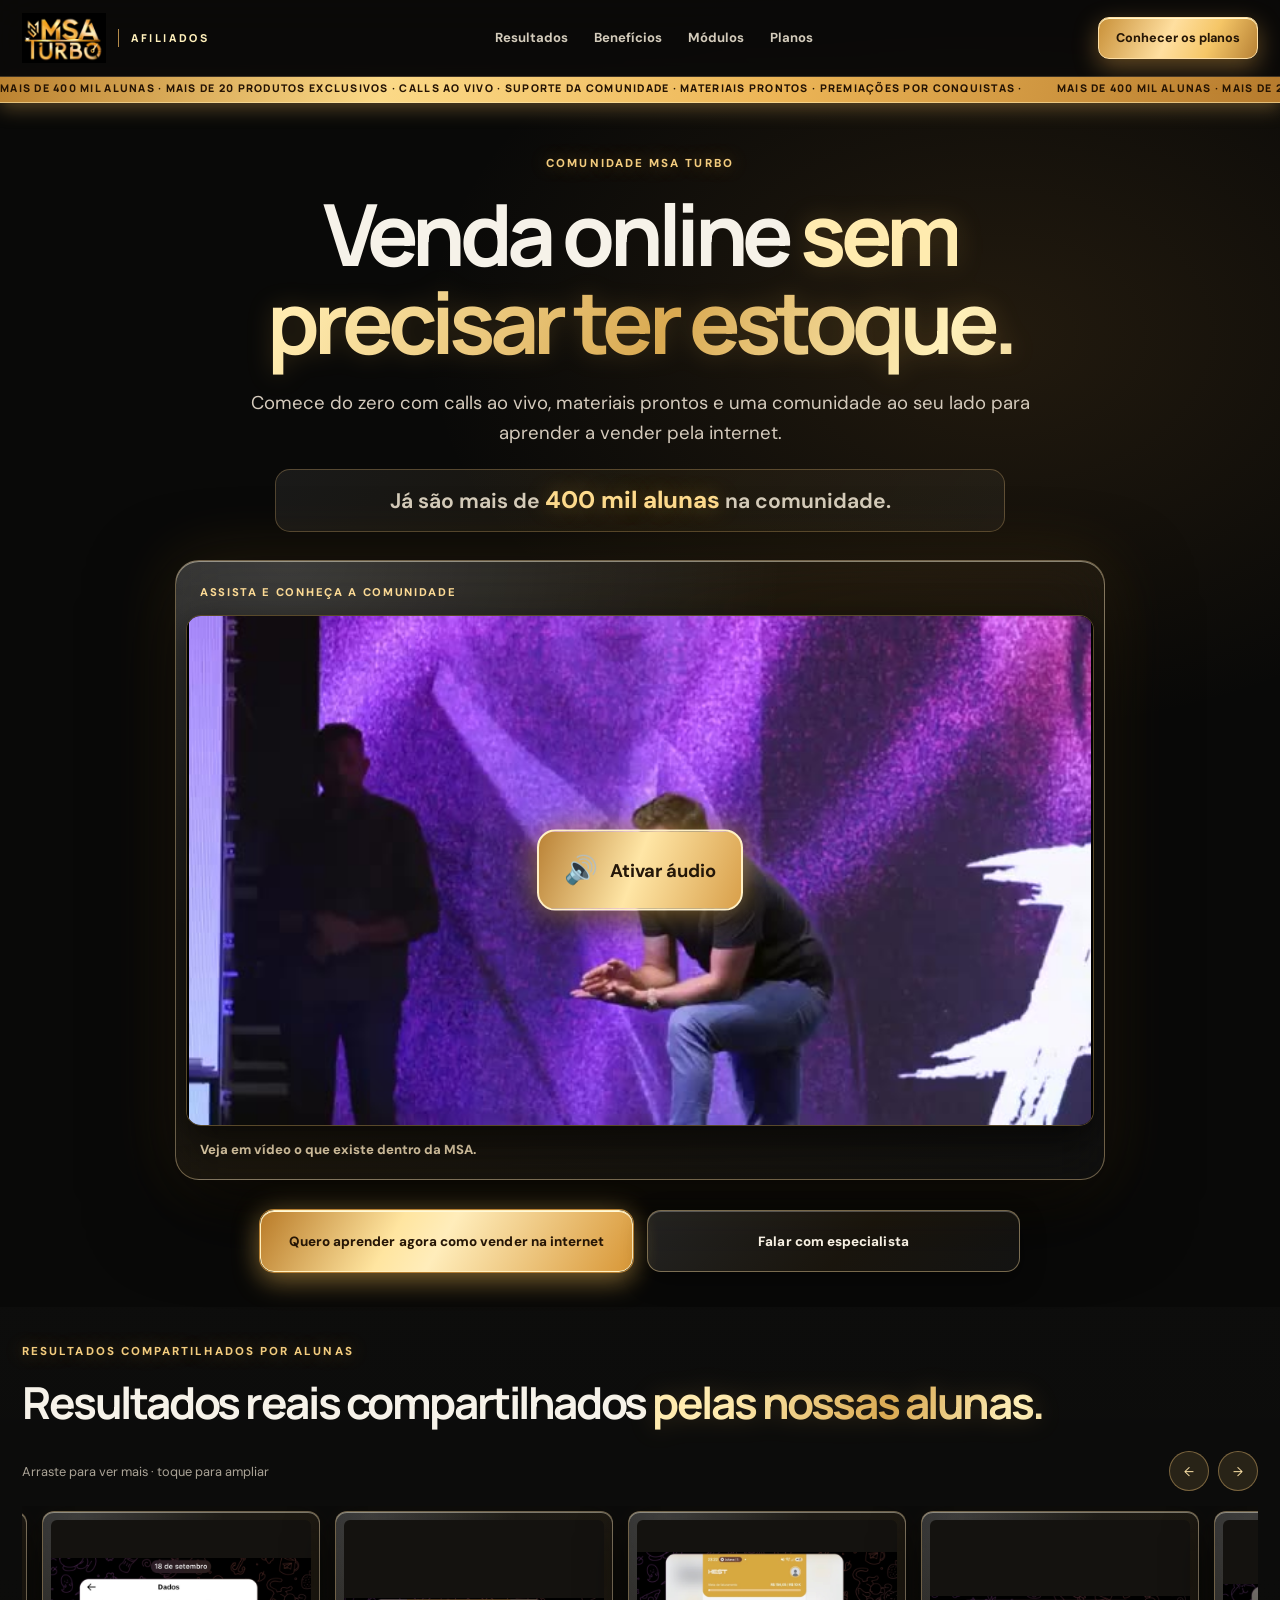
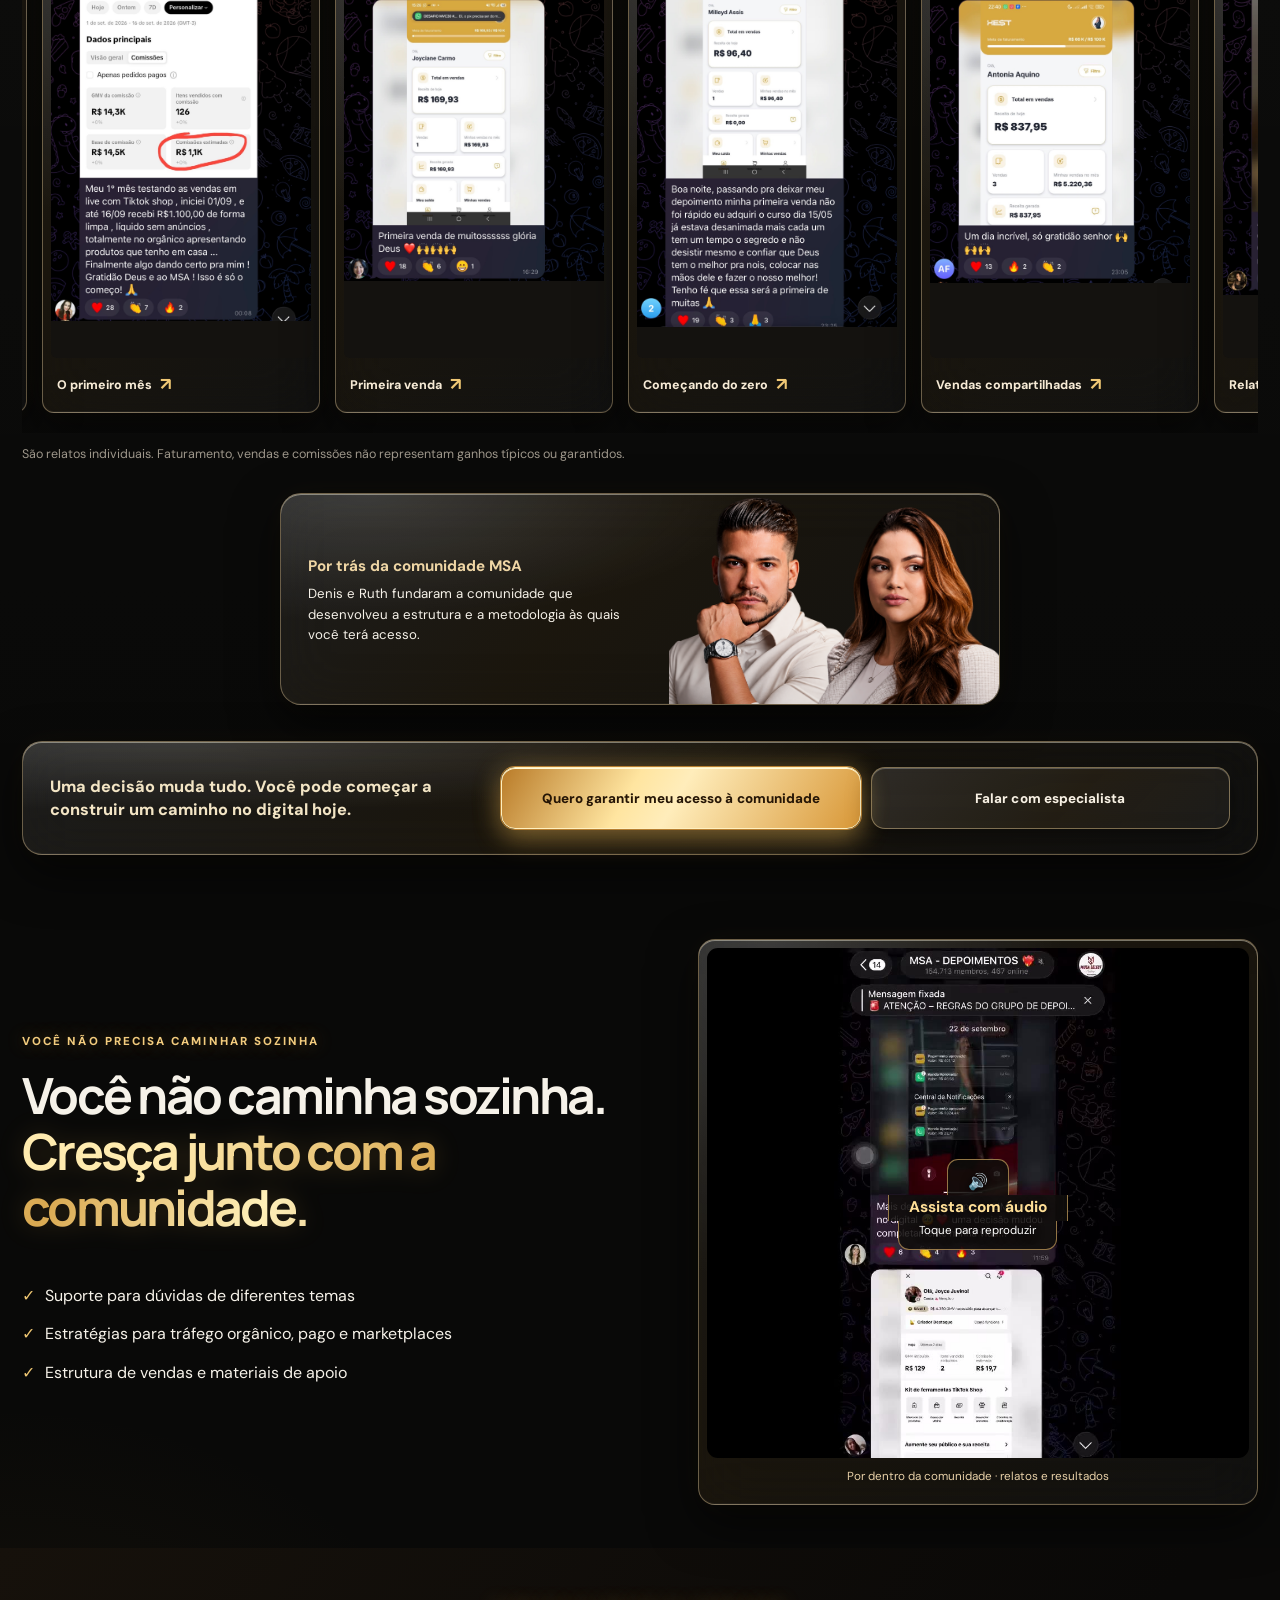
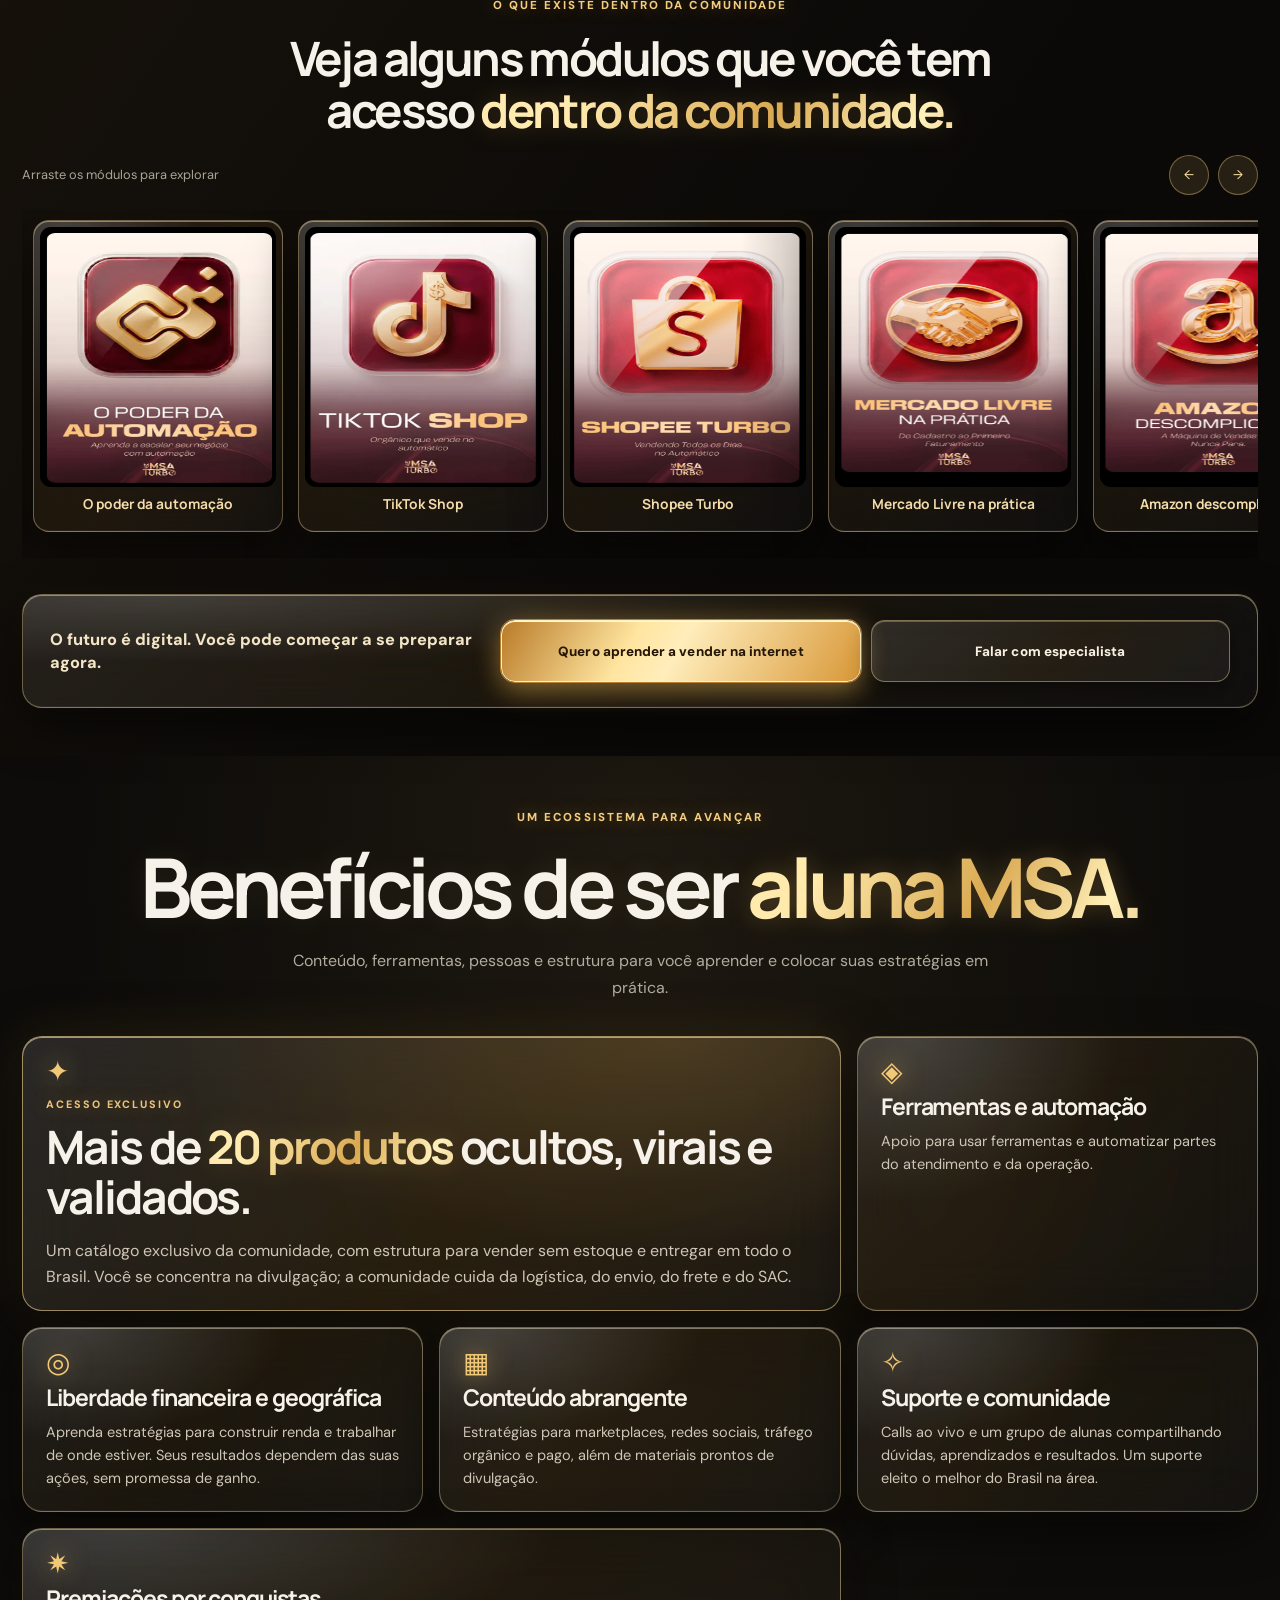
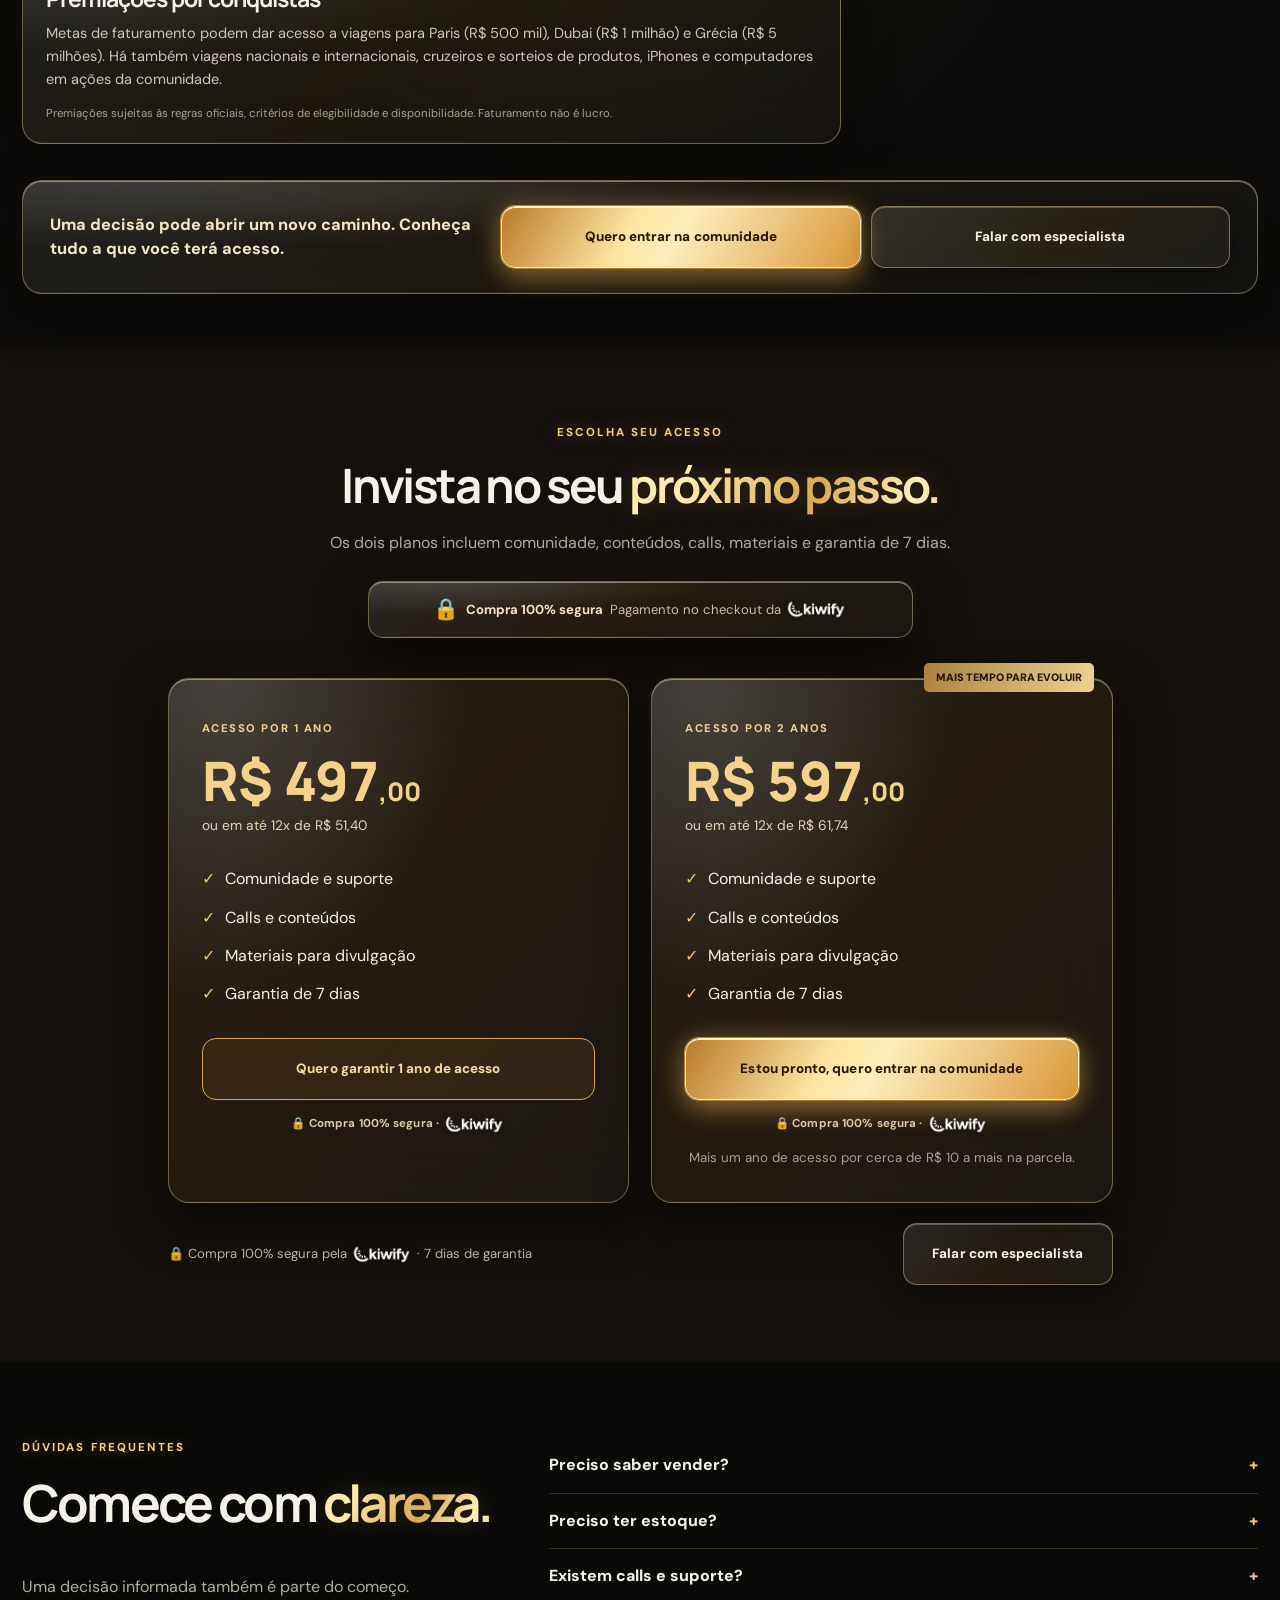
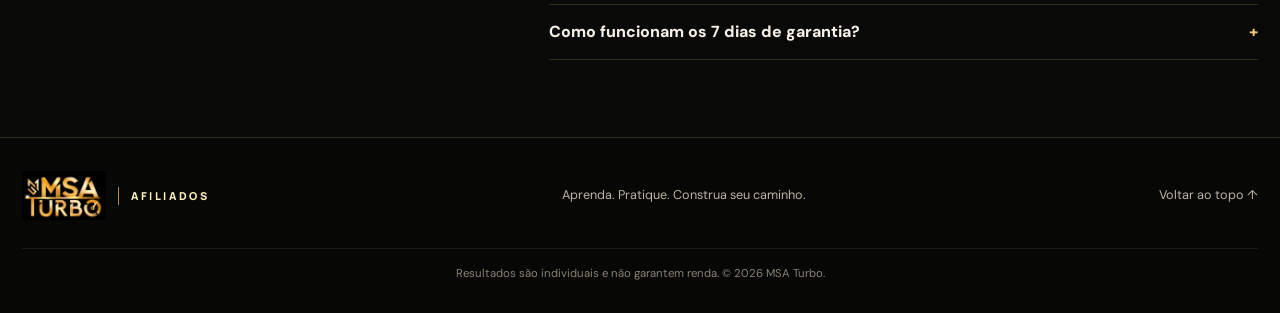
==== commit aeb3ee01: "final" ====
--- a/index.html
+++ b/index.html
@@ -19,7 +19,7 @@
 </head><body id="inicio"><noscript><img height="1" width="1" style="display:none" src="https://www.facebook.com/tr?id=1625292475624583&amp;ev=PageView&amp;noscript=1" alt=""></noscript><a class="skip" href="#conteudo">Pular para o conteúdo</a>
 <header class="header"><div class="container header-inner"><a class="brand" href="#inicio" aria-label="MSA Turbo Afiliados, voltar ao início"><img src="logo-msa-turbo.png" alt="MSA Turbo"><span>AFILIADOS</span></a><nav aria-label="Navegação principal"><a href="#resultados">Resultados</a><a href="#beneficios">Benefícios</a><a href="#modulos">Módulos</a><a href="#planos">Planos</a></nav><a class="header-cta" href="#planos">Conhecer os planos</a></div></header><div class="ticker" aria-label="Mais de 400 mil alunas, mais de 20 produtos exclusivos, calls ao vivo, suporte da comunidade, materiais prontos e premiações por conquistas"><div class="ticker-track" aria-hidden="true"><span>MAIS DE 400 MIL ALUNAS · MAIS DE 20 PRODUTOS EXCLUSIVOS · CALLS AO VIVO · SUPORTE DA COMUNIDADE · MATERIAIS PRONTOS · PREMIAÇÕES POR CONQUISTAS · </span><span>MAIS DE 400 MIL ALUNAS · MAIS DE 20 PRODUTOS EXCLUSIVOS · CALLS AO VIVO · SUPORTE DA COMUNIDADE · MATERIAIS PRONTOS · PREMIAÇÕES POR CONQUISTAS · </span></div></div>
 <main id="conteudo">
-<section class="hero container"><div class="hero-copy"><p class="eyebrow">COMUNIDADE MSA TURBO</p><h1>Venda online <em>sem precisar ter estoque.</em></h1><p class="lead">Comece do zero com calls ao vivo, materiais prontos e uma comunidade ao seu lado para aprender a vender pela internet.</p><p class="hero-about">Já são mais de <strong>400 mil alunas</strong> na comunidade.</p></div><div class="hero-visual glass"><span class="hero-label">ASSISTA E CONHEÇA A COMUNIDADE</span><div class="hero-youtube"><video id="hero-video" src="msa-experience-2025.mp4" poster="capa-msa-experience.jpg" autoplay muted playsinline preload="metadata" aria-label="Vídeo de apresentação da comunidade MSA"></video><button class="hero-audio" type="button" aria-label="Ativar áudio do vídeo"><span aria-hidden="true">🔊</span><strong>Ativar áudio</strong></button></div><div class="hero-caption">Veja em vídeo o que existe dentro da MSA.</div></div><div class="hero-cta cta-actions"><a class="button button-gold" href="#planos">Quero aprender agora como vender na internet</a><a class="button button-whatsapp" data-whatsapp href="#">Falar com especialista</a></div></section>
+<section class="hero container"><div class="hero-copy"><p class="eyebrow">COMUNIDADE MSA TURBO</p><h1>Venda online <em>sem precisar ter estoque.</em></h1><p class="lead">Comece do zero com calls ao vivo, materiais prontos e uma comunidade ao seu lado para aprender a vender pela internet.</p><p class="hero-about">Já são mais de <strong>400 mil alunas</strong> na comunidade.</p></div><div class="hero-visual glass"><span class="hero-label">ASSISTA E CONHEÇA A COMUNIDADE</span><div class="hero-youtube"><video id="hero-video" src="msa-experience-2025.mp4?v=2" poster="capa-msa-experience.jpg?v=2" autoplay muted playsinline preload="metadata" aria-label="Vídeo de apresentação da comunidade MSA"></video><button class="hero-audio" type="button" aria-label="Ativar áudio do vídeo"><span aria-hidden="true">🔊</span><strong>Ativar áudio</strong></button></div><div class="hero-caption">Veja em vídeo o que existe dentro da MSA.</div></div><div class="hero-cta cta-actions"><a class="button button-gold" href="#planos">Quero aprender agora como vender na internet</a><a class="button button-whatsapp" data-whatsapp href="#">Falar com especialista</a></div></section>
 <section class="results section" id="resultados"><div class="container"><div class="section-heading"><p class="eyebrow">RESULTADOS COMPARTILHADOS POR ALUNAS</p><h2>Resultados reais compartilhados <em>pelas nossas alunas.</em></h2></div><div class="carousel-bar"><span>Arraste para ver mais · toque para ampliar</span><div><button type="button" data-slide="proof-carousel" data-direction="-1" aria-label="Resultado anterior">←</button><button type="button" data-slide="proof-carousel" data-direction="1" aria-label="Próximo resultado">→</button></div></div><div class="proof-carousel drag-scroll" id="proof-carousel" aria-label="Carrossel de resultados e depoimentos"><button class="proof-card glass" type="button" data-image="relato-familia.jpeg" data-alt="Tempo perto da família. Registro enviado por aluna da comunidade"><img src="relato-familia.jpeg" alt="Tempo perto da família" loading="lazy"><span>Tempo perto da família <b aria-hidden="true">↗</b></span></button>
 <button class="proof-card glass" type="button" data-image="relato-primeiro-mes.jpeg" data-alt="O primeiro mês. Registro enviado por aluna da comunidade"><img src="relato-primeiro-mes.jpeg" alt="O primeiro mês" loading="lazy"><span>O primeiro mês <b aria-hidden="true">↗</b></span></button>
 <button class="proof-card glass" type="button" data-image="primeira-venda.jpeg" data-alt="Primeira venda. Registro enviado por aluna da comunidade"><img src="primeira-venda.jpeg" alt="Primeira venda" loading="lazy"><span>Primeira venda <b aria-hidden="true">↗</b></span></button>
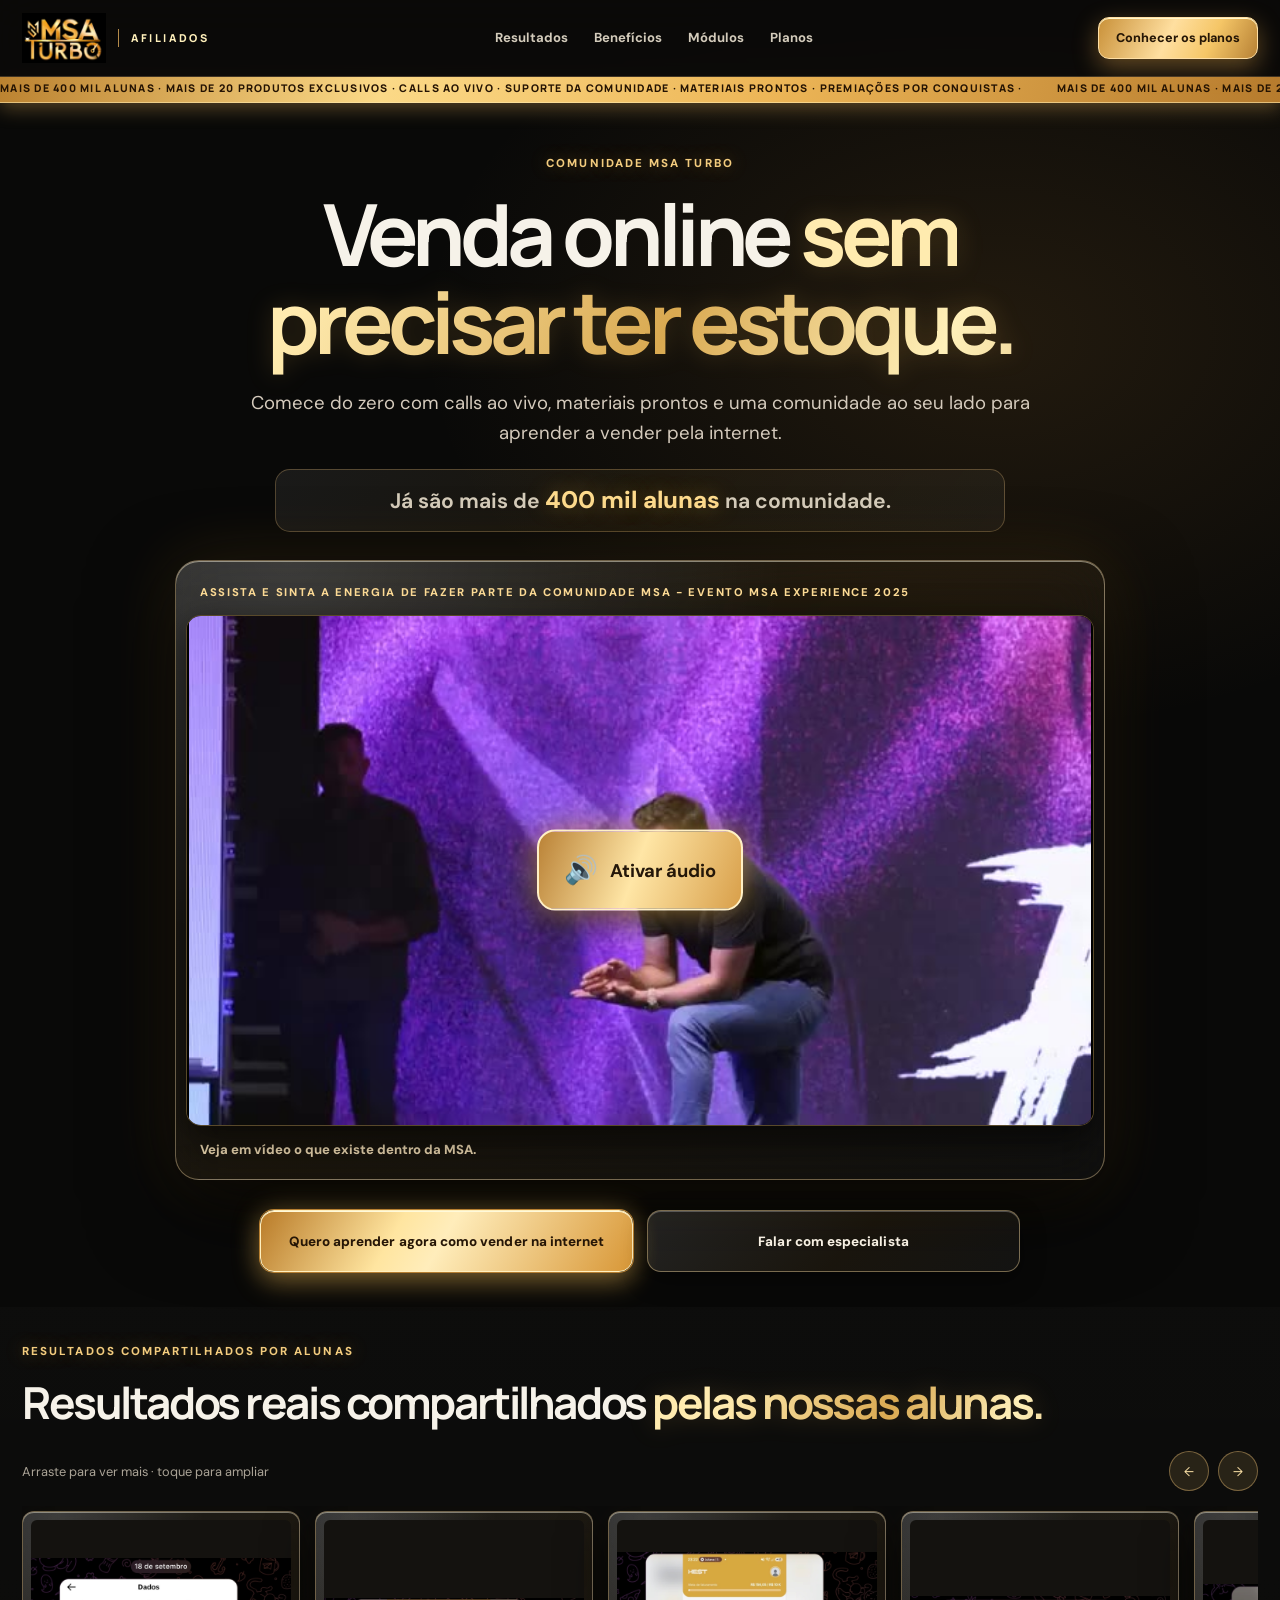
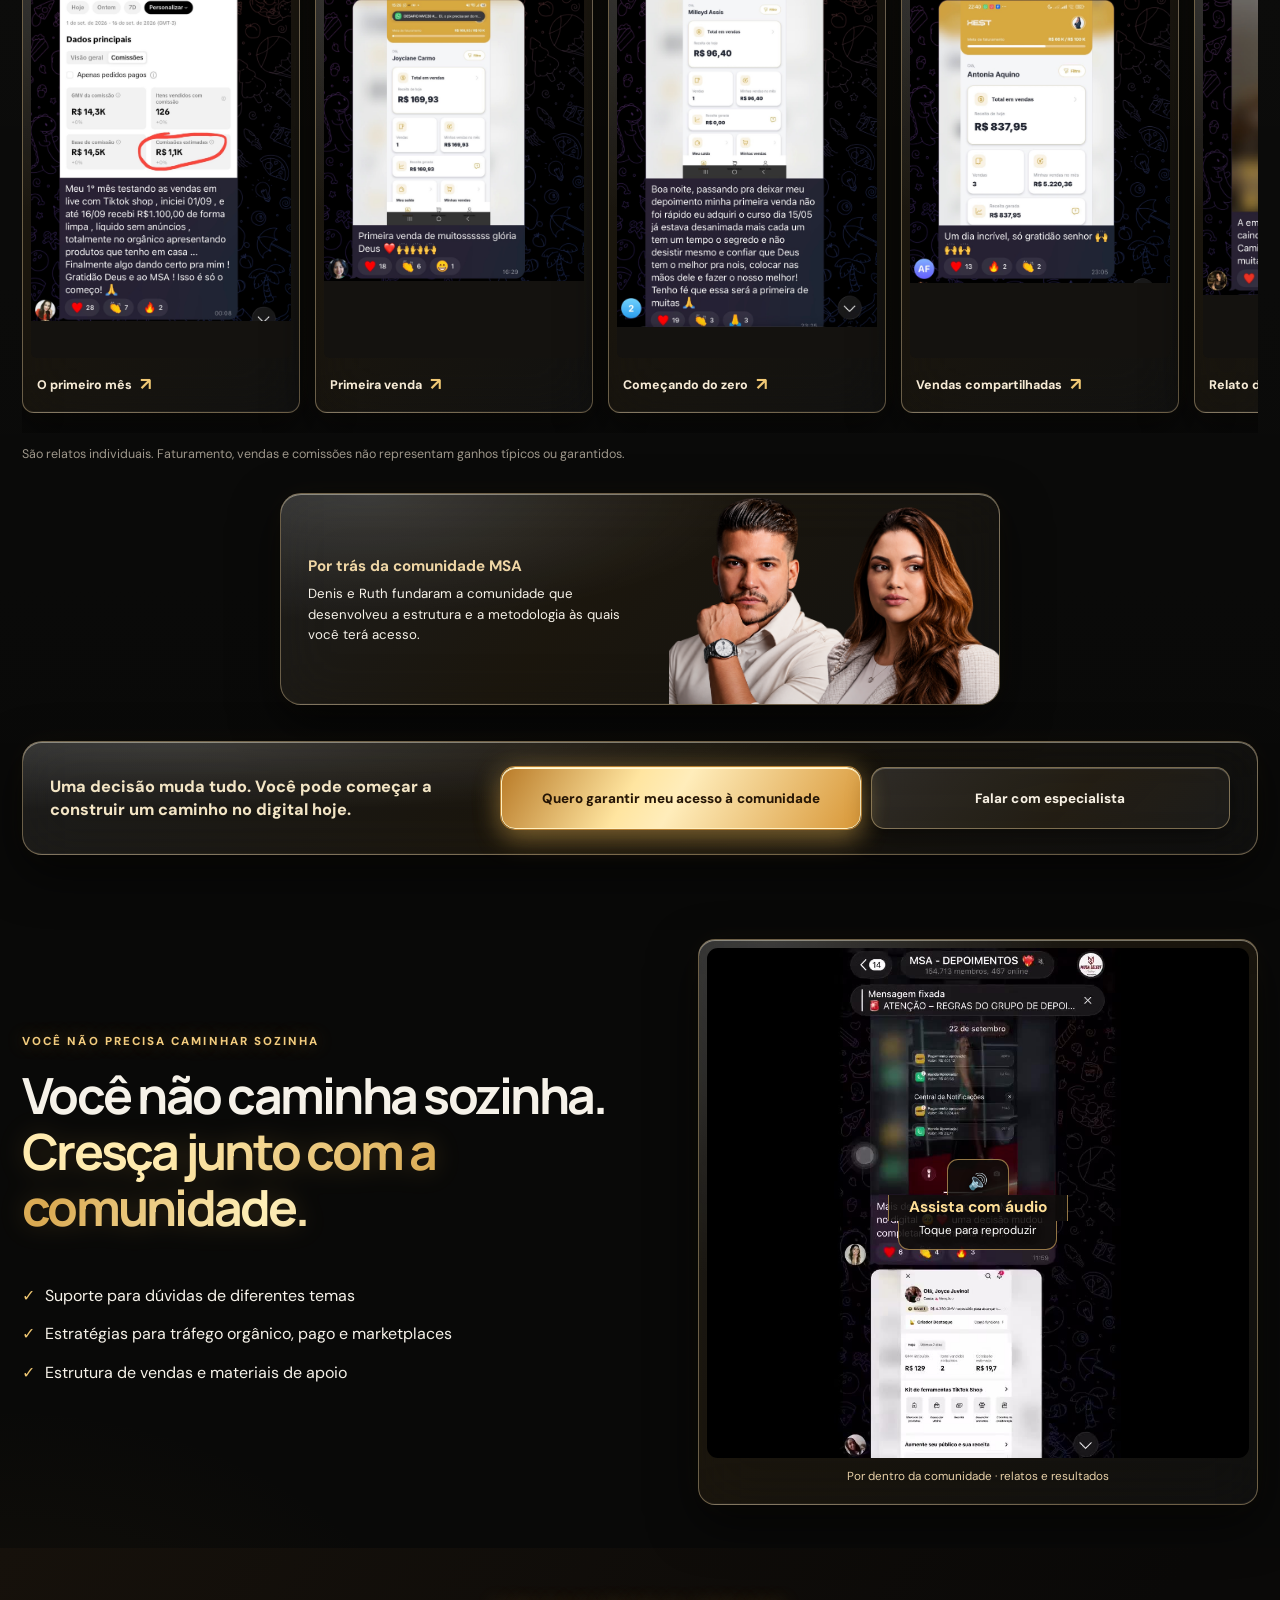
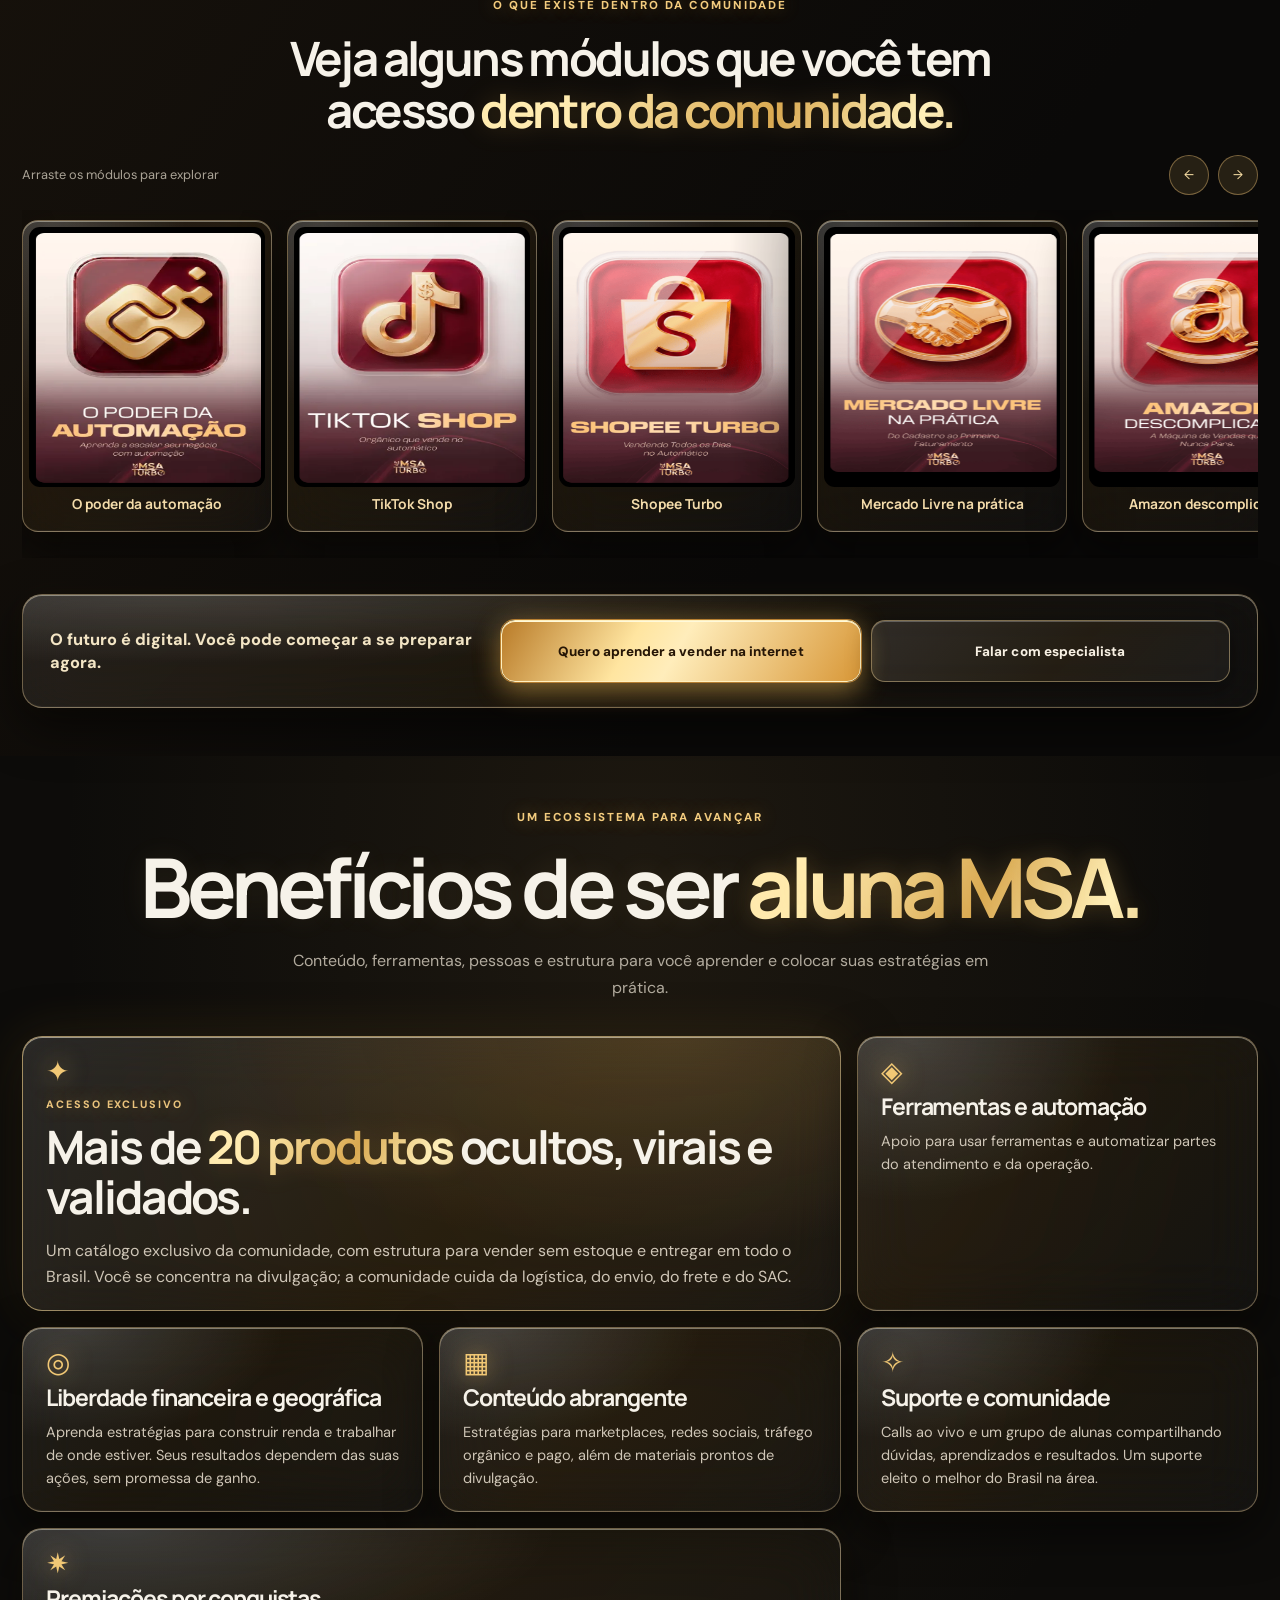
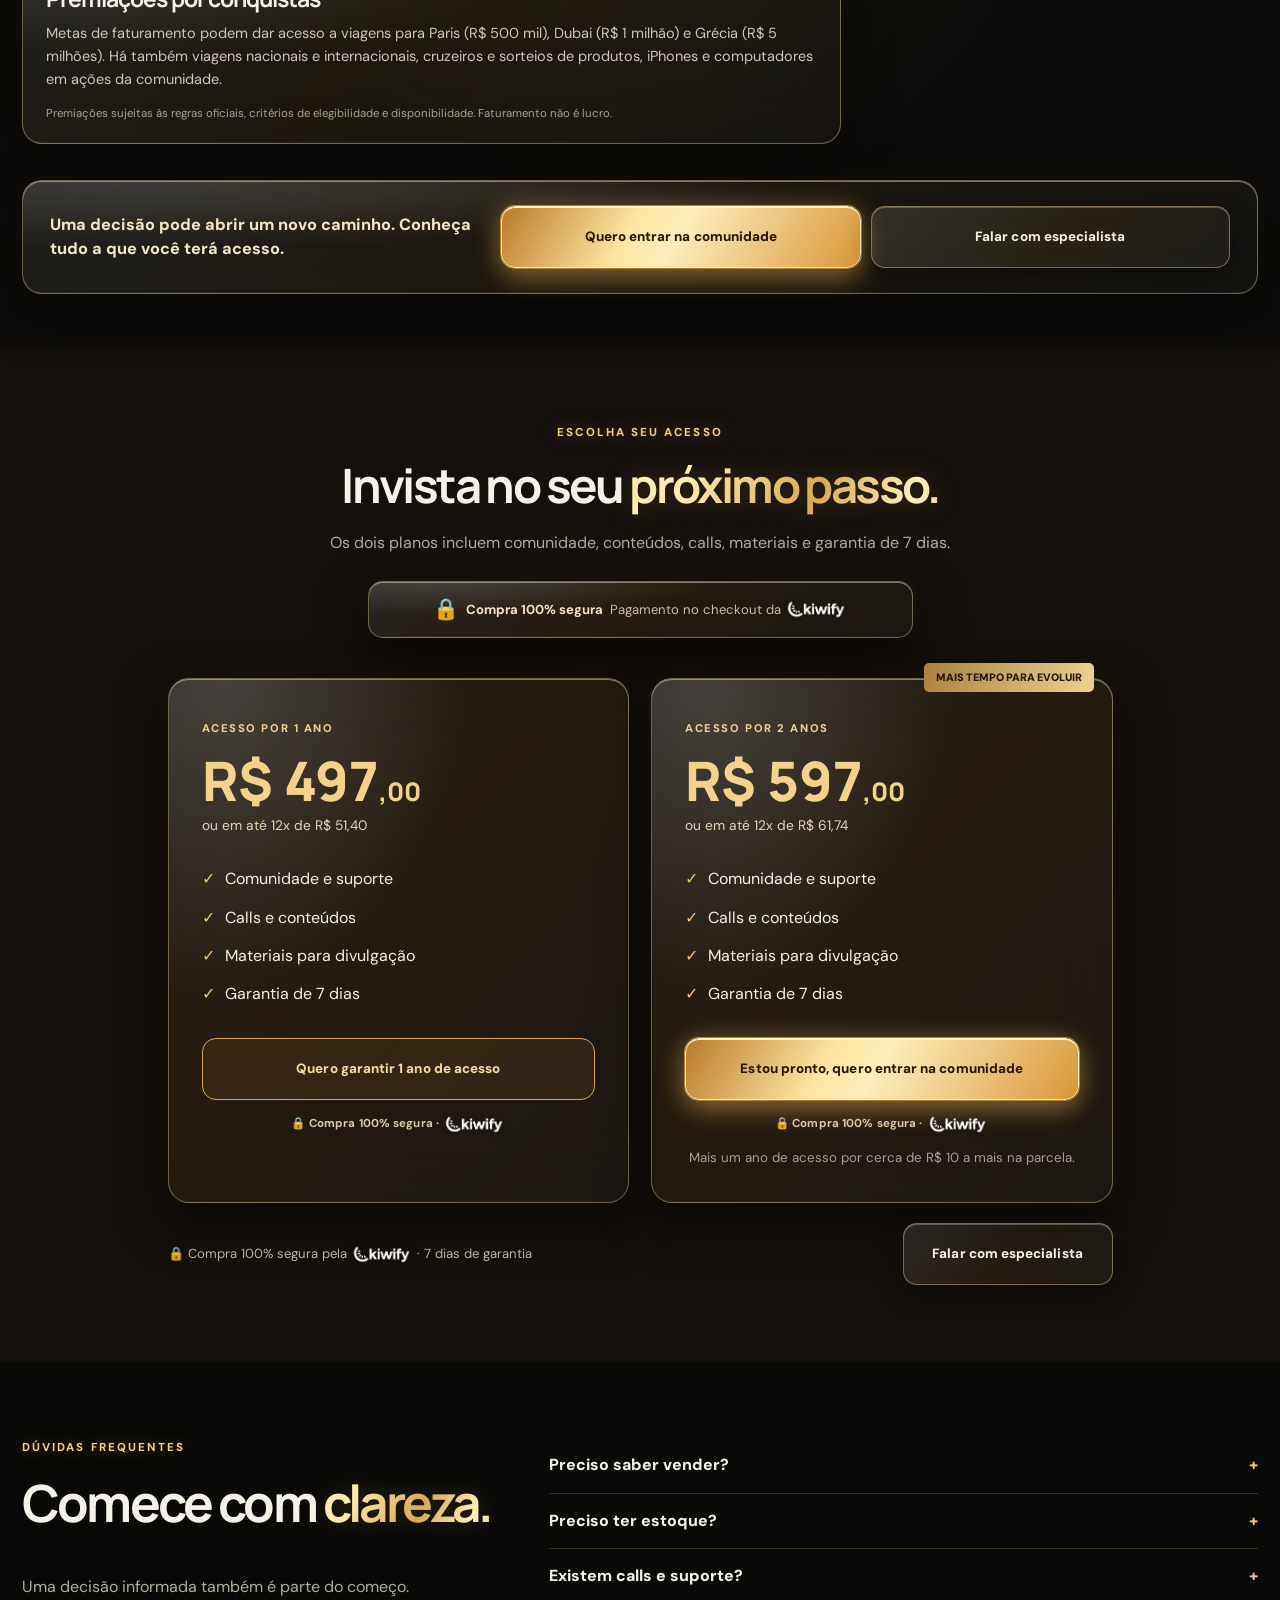
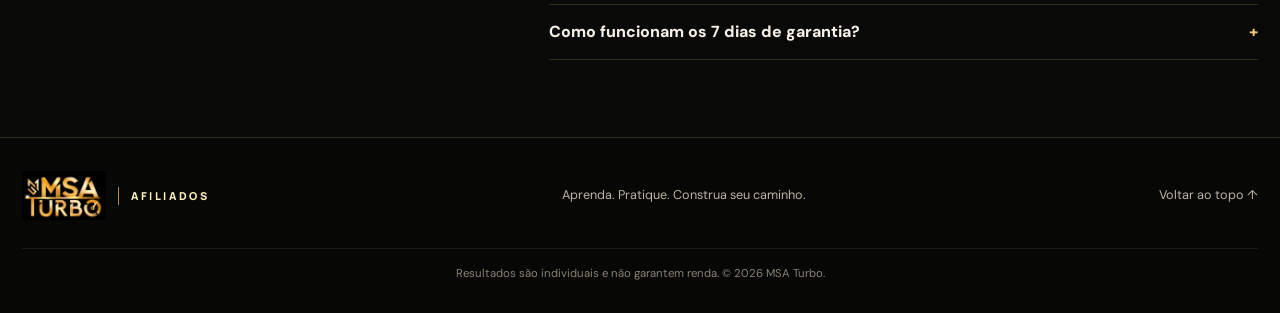
==== commit d3c2cdb8: "FINAL" ====
--- a/index.html
+++ b/index.html
@@ -19,7 +19,7 @@
 </head><body id="inicio"><noscript><img height="1" width="1" style="display:none" src="https://www.facebook.com/tr?id=1625292475624583&amp;ev=PageView&amp;noscript=1" alt=""></noscript><a class="skip" href="#conteudo">Pular para o conteúdo</a>
 <header class="header"><div class="container header-inner"><a class="brand" href="#inicio" aria-label="MSA Turbo Afiliados, voltar ao início"><img src="logo-msa-turbo.png" alt="MSA Turbo"><span>AFILIADOS</span></a><nav aria-label="Navegação principal"><a href="#resultados">Resultados</a><a href="#beneficios">Benefícios</a><a href="#modulos">Módulos</a><a href="#planos">Planos</a></nav><a class="header-cta" href="#planos">Conhecer os planos</a></div></header><div class="ticker" aria-label="Mais de 400 mil alunas, mais de 20 produtos exclusivos, calls ao vivo, suporte da comunidade, materiais prontos e premiações por conquistas"><div class="ticker-track" aria-hidden="true"><span>MAIS DE 400 MIL ALUNAS · MAIS DE 20 PRODUTOS EXCLUSIVOS · CALLS AO VIVO · SUPORTE DA COMUNIDADE · MATERIAIS PRONTOS · PREMIAÇÕES POR CONQUISTAS · </span><span>MAIS DE 400 MIL ALUNAS · MAIS DE 20 PRODUTOS EXCLUSIVOS · CALLS AO VIVO · SUPORTE DA COMUNIDADE · MATERIAIS PRONTOS · PREMIAÇÕES POR CONQUISTAS · </span></div></div>
 <main id="conteudo">
-<section class="hero container"><div class="hero-copy"><p class="eyebrow">COMUNIDADE MSA TURBO</p><h1>Venda online <em>sem precisar ter estoque.</em></h1><p class="lead">Comece do zero com calls ao vivo, materiais prontos e uma comunidade ao seu lado para aprender a vender pela internet.</p><p class="hero-about">Já são mais de <strong>400 mil alunas</strong> na comunidade.</p></div><div class="hero-visual glass"><span class="hero-label">ASSISTA E CONHEÇA A COMUNIDADE</span><div class="hero-youtube"><video id="hero-video" src="msa-experience-2025.mp4?v=2" poster="capa-msa-experience.jpg?v=2" autoplay muted playsinline preload="metadata" aria-label="Vídeo de apresentação da comunidade MSA"></video><button class="hero-audio" type="button" aria-label="Ativar áudio do vídeo"><span aria-hidden="true">🔊</span><strong>Ativar áudio</strong></button></div><div class="hero-caption">Veja em vídeo o que existe dentro da MSA.</div></div><div class="hero-cta cta-actions"><a class="button button-gold" href="#planos">Quero aprender agora como vender na internet</a><a class="button button-whatsapp" data-whatsapp href="#">Falar com especialista</a></div></section>
+<section class="hero container"><div class="hero-copy"><p class="eyebrow">COMUNIDADE MSA TURBO</p><h1>Venda online <em>sem precisar ter estoque.</em></h1><p class="lead">Comece do zero com calls ao vivo, materiais prontos e uma comunidade ao seu lado para aprender a vender pela internet.</p><p class="hero-about">Já são mais de <strong>400 mil alunas</strong> na comunidade.</p></div><div class="hero-visual glass"><span class="hero-label">ASSISTA E SINTA A ENERGIA DE FAZER PARTE DA COMUNIDADE MSA - EVENTO MSA EXPERIENCE 2025</span><div class="hero-youtube"><video id="hero-video" src="msa-experience-2025.mp4?v=2" poster="capa-msa-experience.jpg?v=2" autoplay muted playsinline preload="metadata" aria-label="Vídeo de apresentação da comunidade MSA"></video><button class="hero-audio" type="button" aria-label="Ativar áudio do vídeo"><span aria-hidden="true">🔊</span><strong>Ativar áudio</strong></button></div><div class="hero-caption">Veja em vídeo o que existe dentro da MSA.</div></div><div class="hero-cta cta-actions"><a class="button button-gold" href="#planos">Quero aprender agora como vender na internet</a><a class="button button-whatsapp" data-whatsapp href="#">Falar com especialista</a></div></section>
 <section class="results section" id="resultados"><div class="container"><div class="section-heading"><p class="eyebrow">RESULTADOS COMPARTILHADOS POR ALUNAS</p><h2>Resultados reais compartilhados <em>pelas nossas alunas.</em></h2></div><div class="carousel-bar"><span>Arraste para ver mais · toque para ampliar</span><div><button type="button" data-slide="proof-carousel" data-direction="-1" aria-label="Resultado anterior">←</button><button type="button" data-slide="proof-carousel" data-direction="1" aria-label="Próximo resultado">→</button></div></div><div class="proof-carousel drag-scroll" id="proof-carousel" aria-label="Carrossel de resultados e depoimentos"><button class="proof-card glass" type="button" data-image="relato-familia.jpeg" data-alt="Tempo perto da família. Registro enviado por aluna da comunidade"><img src="relato-familia.jpeg" alt="Tempo perto da família" loading="lazy"><span>Tempo perto da família <b aria-hidden="true">↗</b></span></button>
 <button class="proof-card glass" type="button" data-image="relato-primeiro-mes.jpeg" data-alt="O primeiro mês. Registro enviado por aluna da comunidade"><img src="relato-primeiro-mes.jpeg" alt="O primeiro mês" loading="lazy"><span>O primeiro mês <b aria-hidden="true">↗</b></span></button>
 <button class="proof-card glass" type="button" data-image="primeira-venda.jpeg" data-alt="Primeira venda. Registro enviado por aluna da comunidade"><img src="primeira-venda.jpeg" alt="Primeira venda" loading="lazy"><span>Primeira venda <b aria-hidden="true">↗</b></span></button>
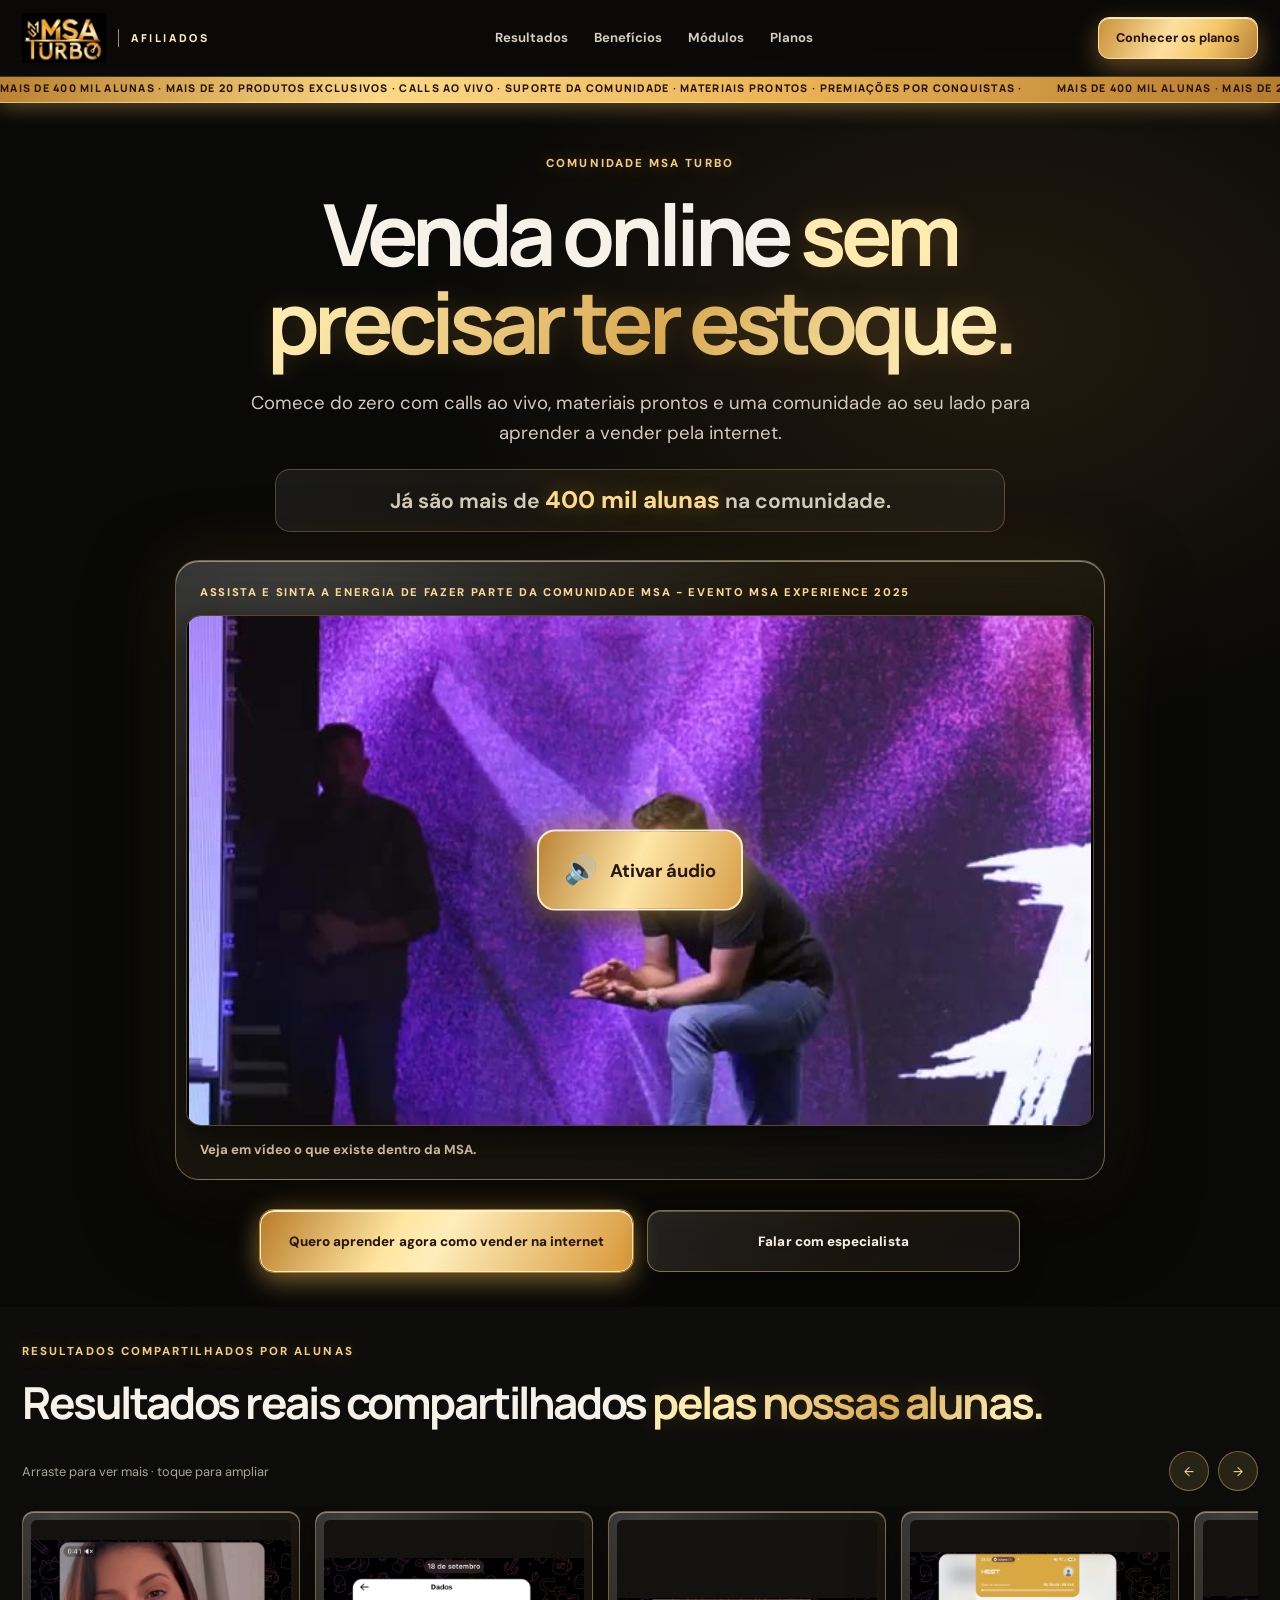
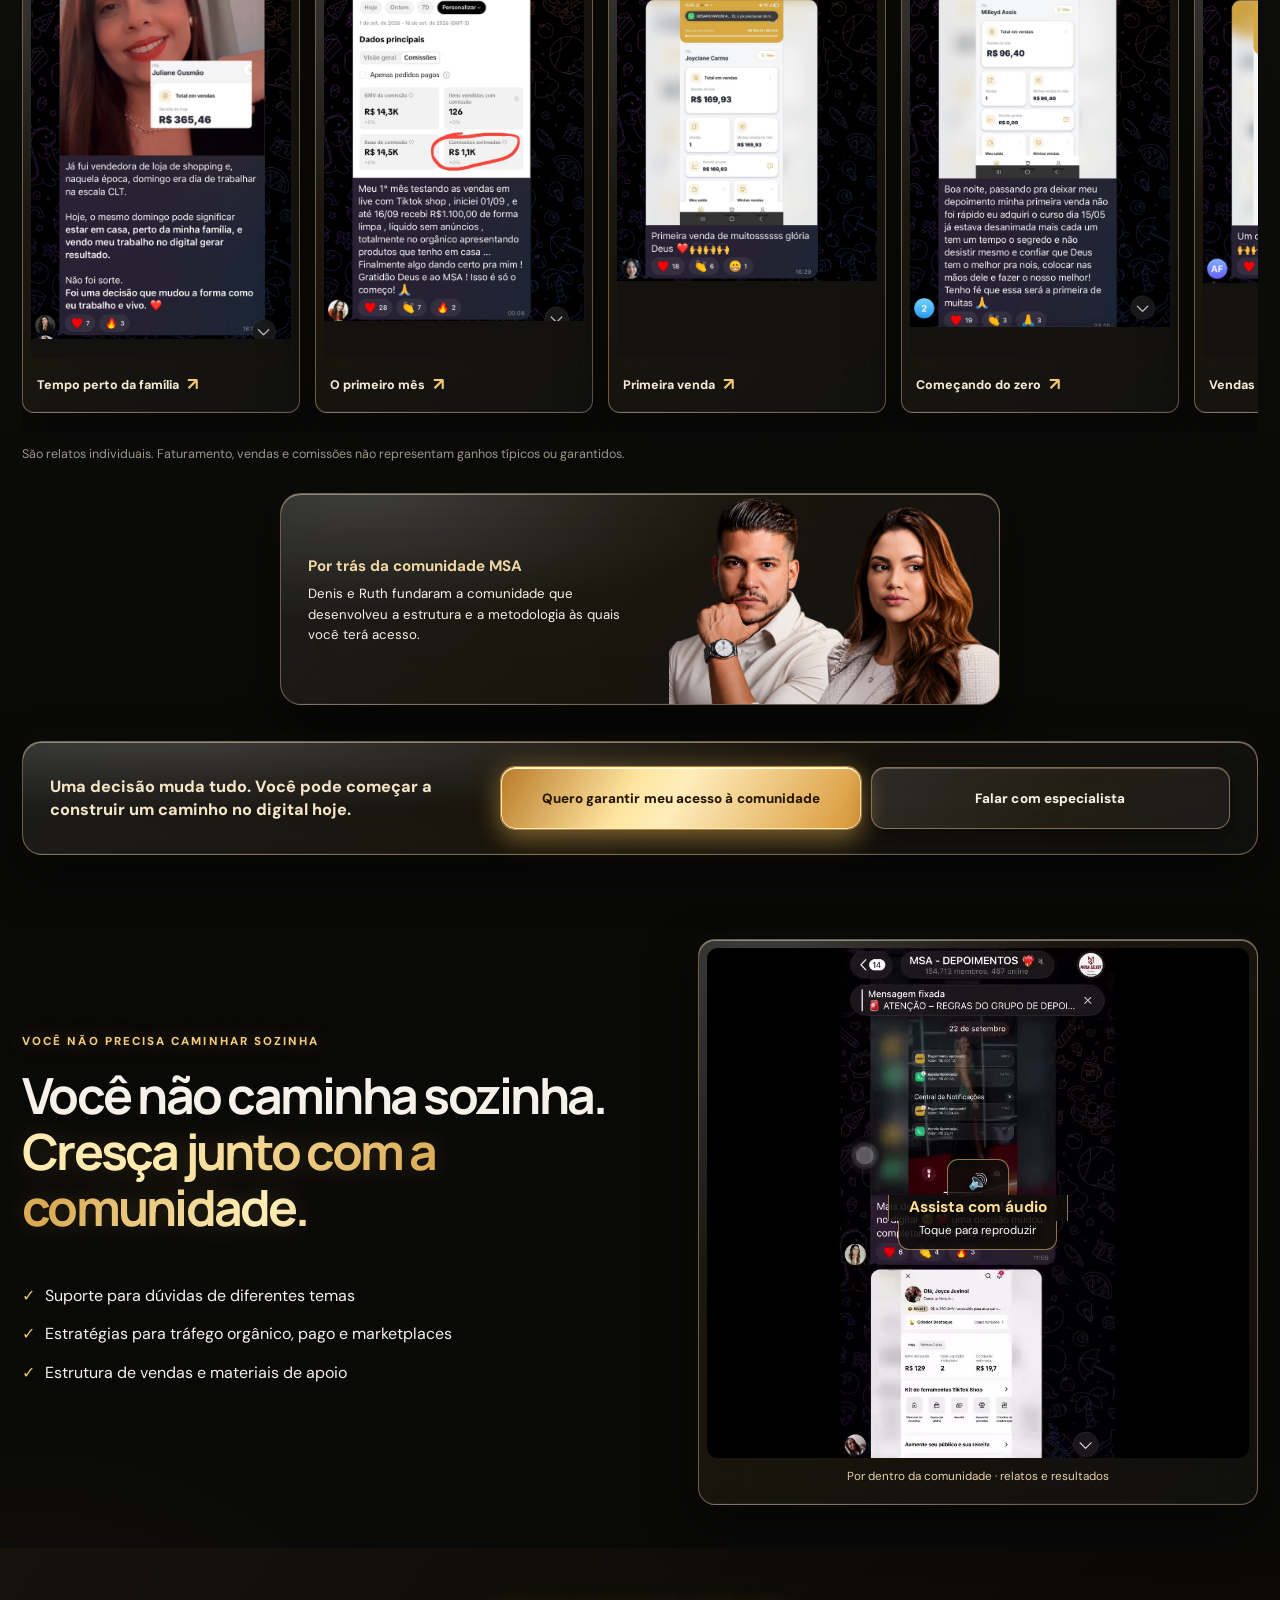
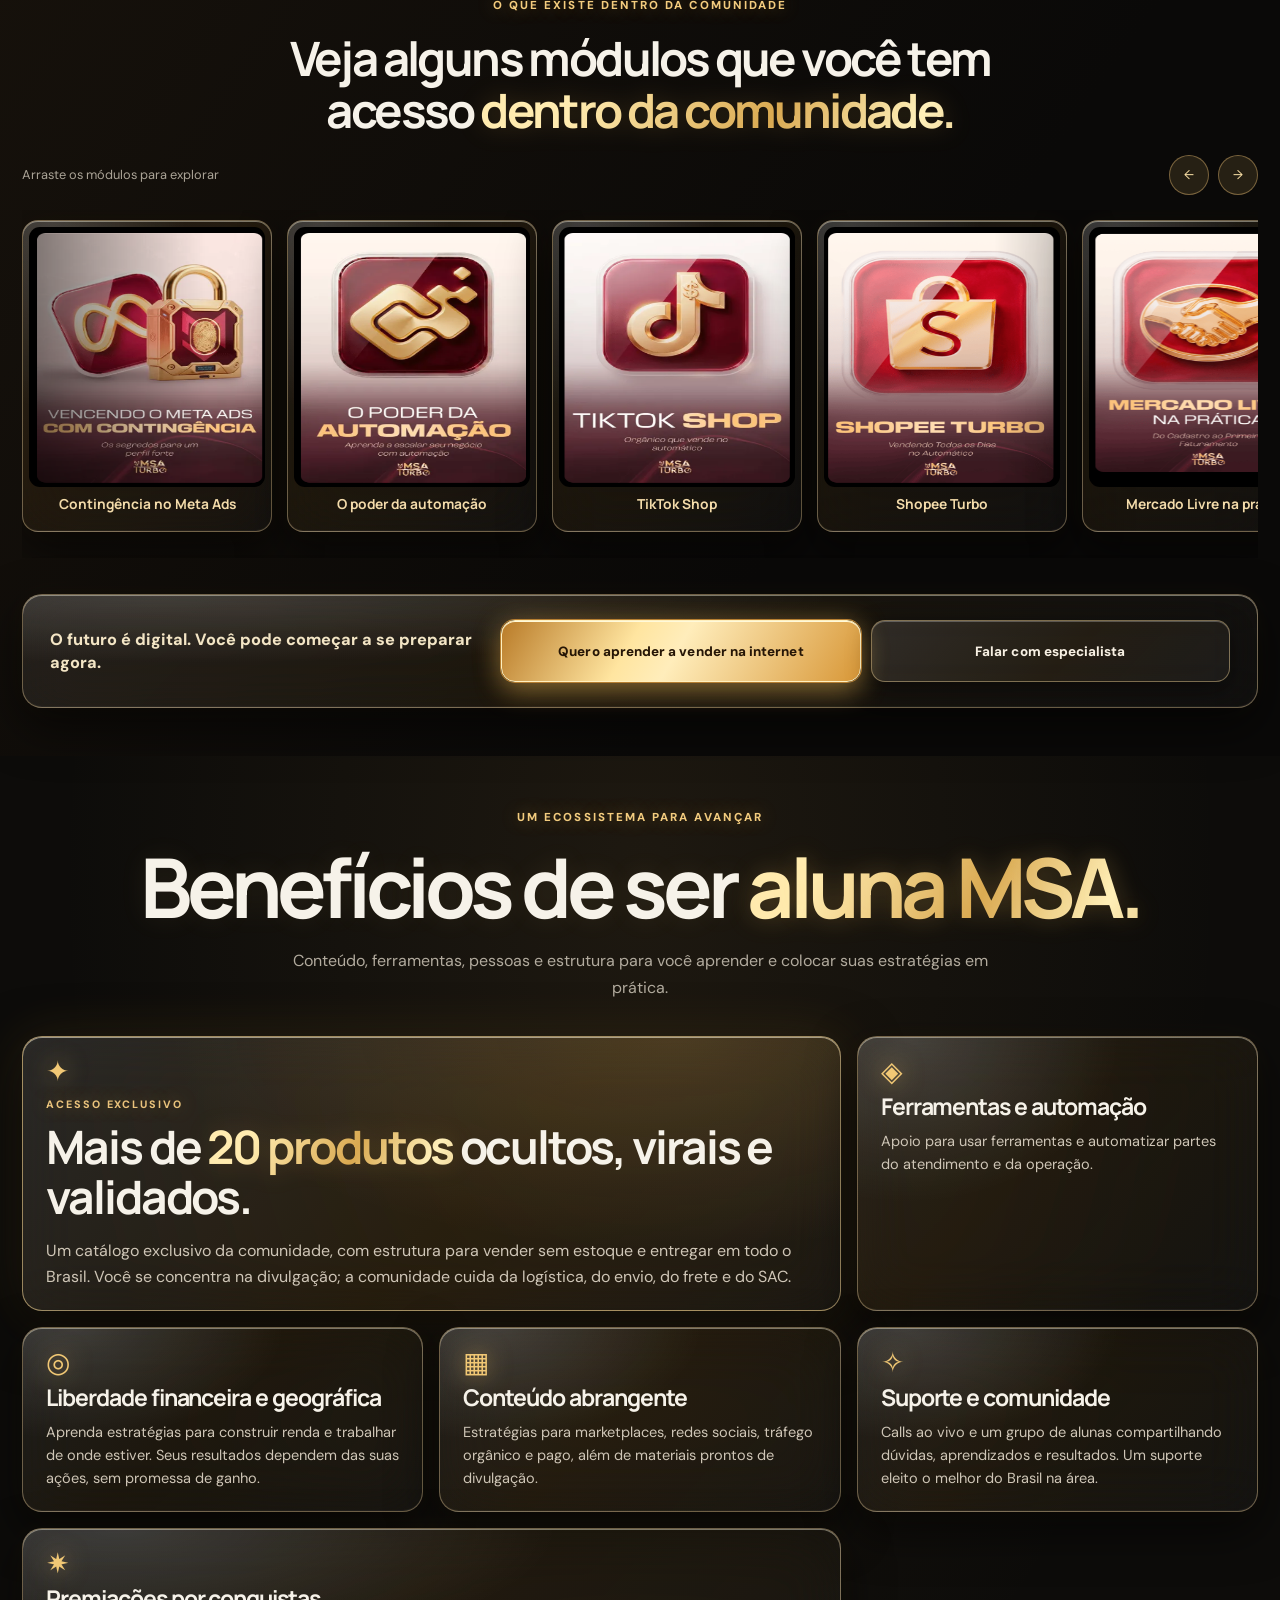
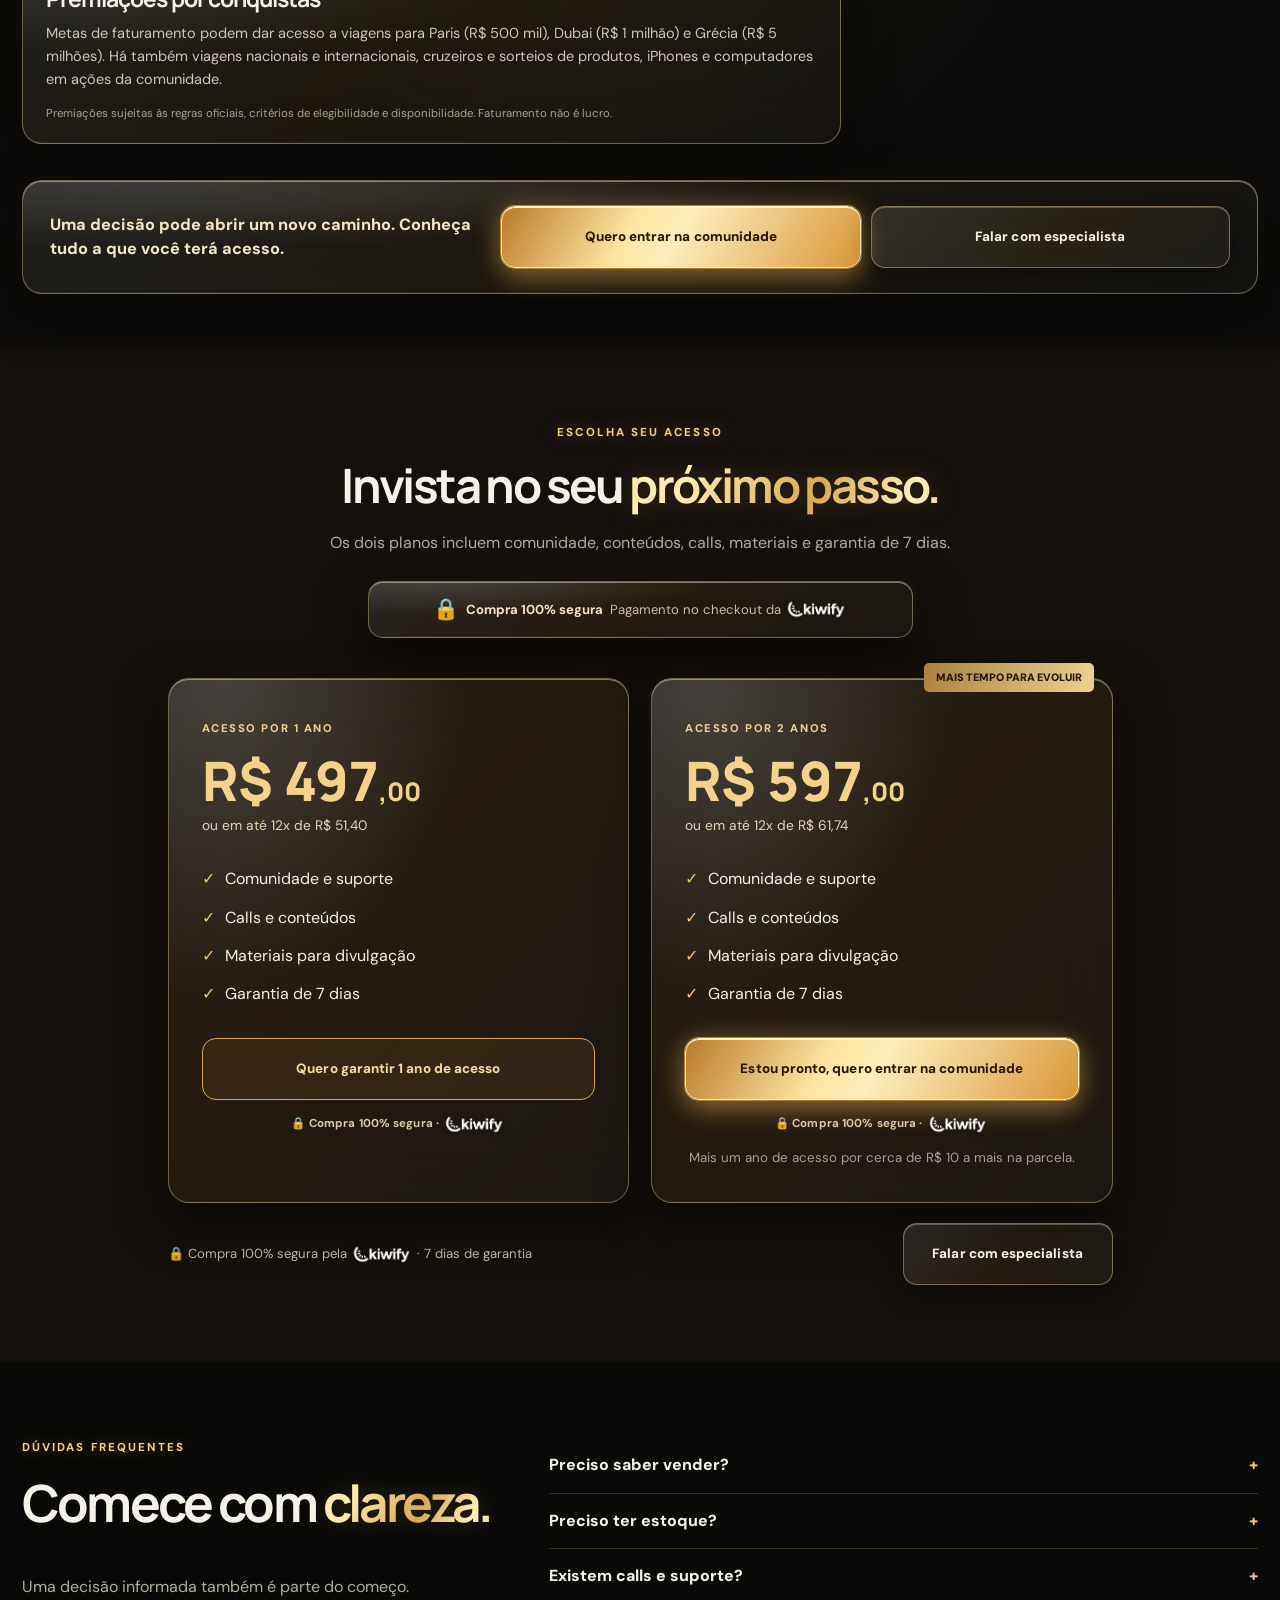
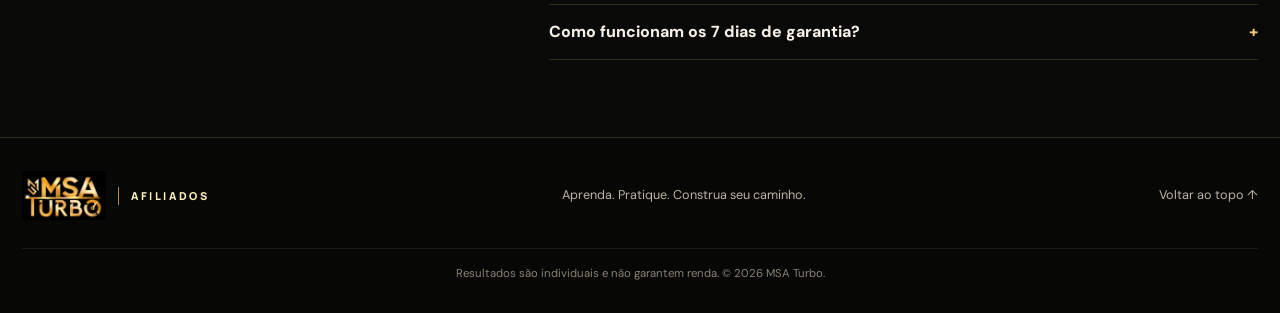
==== commit 52eadbd4: "final" ====
--- a/index.html
+++ b/index.html
@@ -15,7 +15,7 @@
 </script>
 <link rel="preconnect" href="https://fonts.googleapis.com"><link rel="preconnect" href="https://fonts.gstatic.com" crossorigin>
 <link href="https://fonts.googleapis.com/css2?family=DM+Sans:wght@400;500;600;700;800&family=Manrope:wght@500;600;700;800&display=swap" rel="stylesheet">
-<link rel="stylesheet" href="styles.css?v=23"><script src="config.js" defer></script><script src="script.js?v=20" defer></script>
+<link rel="stylesheet" href="styles.css?v=23"><script src="config.js" defer></script><script src="script.js?v=21" defer></script>
 </head><body id="inicio"><noscript><img height="1" width="1" style="display:none" src="https://www.facebook.com/tr?id=1625292475624583&amp;ev=PageView&amp;noscript=1" alt=""></noscript><a class="skip" href="#conteudo">Pular para o conteúdo</a>
 <header class="header"><div class="container header-inner"><a class="brand" href="#inicio" aria-label="MSA Turbo Afiliados, voltar ao início"><img src="logo-msa-turbo.png" alt="MSA Turbo"><span>AFILIADOS</span></a><nav aria-label="Navegação principal"><a href="#resultados">Resultados</a><a href="#beneficios">Benefícios</a><a href="#modulos">Módulos</a><a href="#planos">Planos</a></nav><a class="header-cta" href="#planos">Conhecer os planos</a></div></header><div class="ticker" aria-label="Mais de 400 mil alunas, mais de 20 produtos exclusivos, calls ao vivo, suporte da comunidade, materiais prontos e premiações por conquistas"><div class="ticker-track" aria-hidden="true"><span>MAIS DE 400 MIL ALUNAS · MAIS DE 20 PRODUTOS EXCLUSIVOS · CALLS AO VIVO · SUPORTE DA COMUNIDADE · MATERIAIS PRONTOS · PREMIAÇÕES POR CONQUISTAS · </span><span>MAIS DE 400 MIL ALUNAS · MAIS DE 20 PRODUTOS EXCLUSIVOS · CALLS AO VIVO · SUPORTE DA COMUNIDADE · MATERIAIS PRONTOS · PREMIAÇÕES POR CONQUISTAS · </span></div></div>
 <main id="conteudo">
